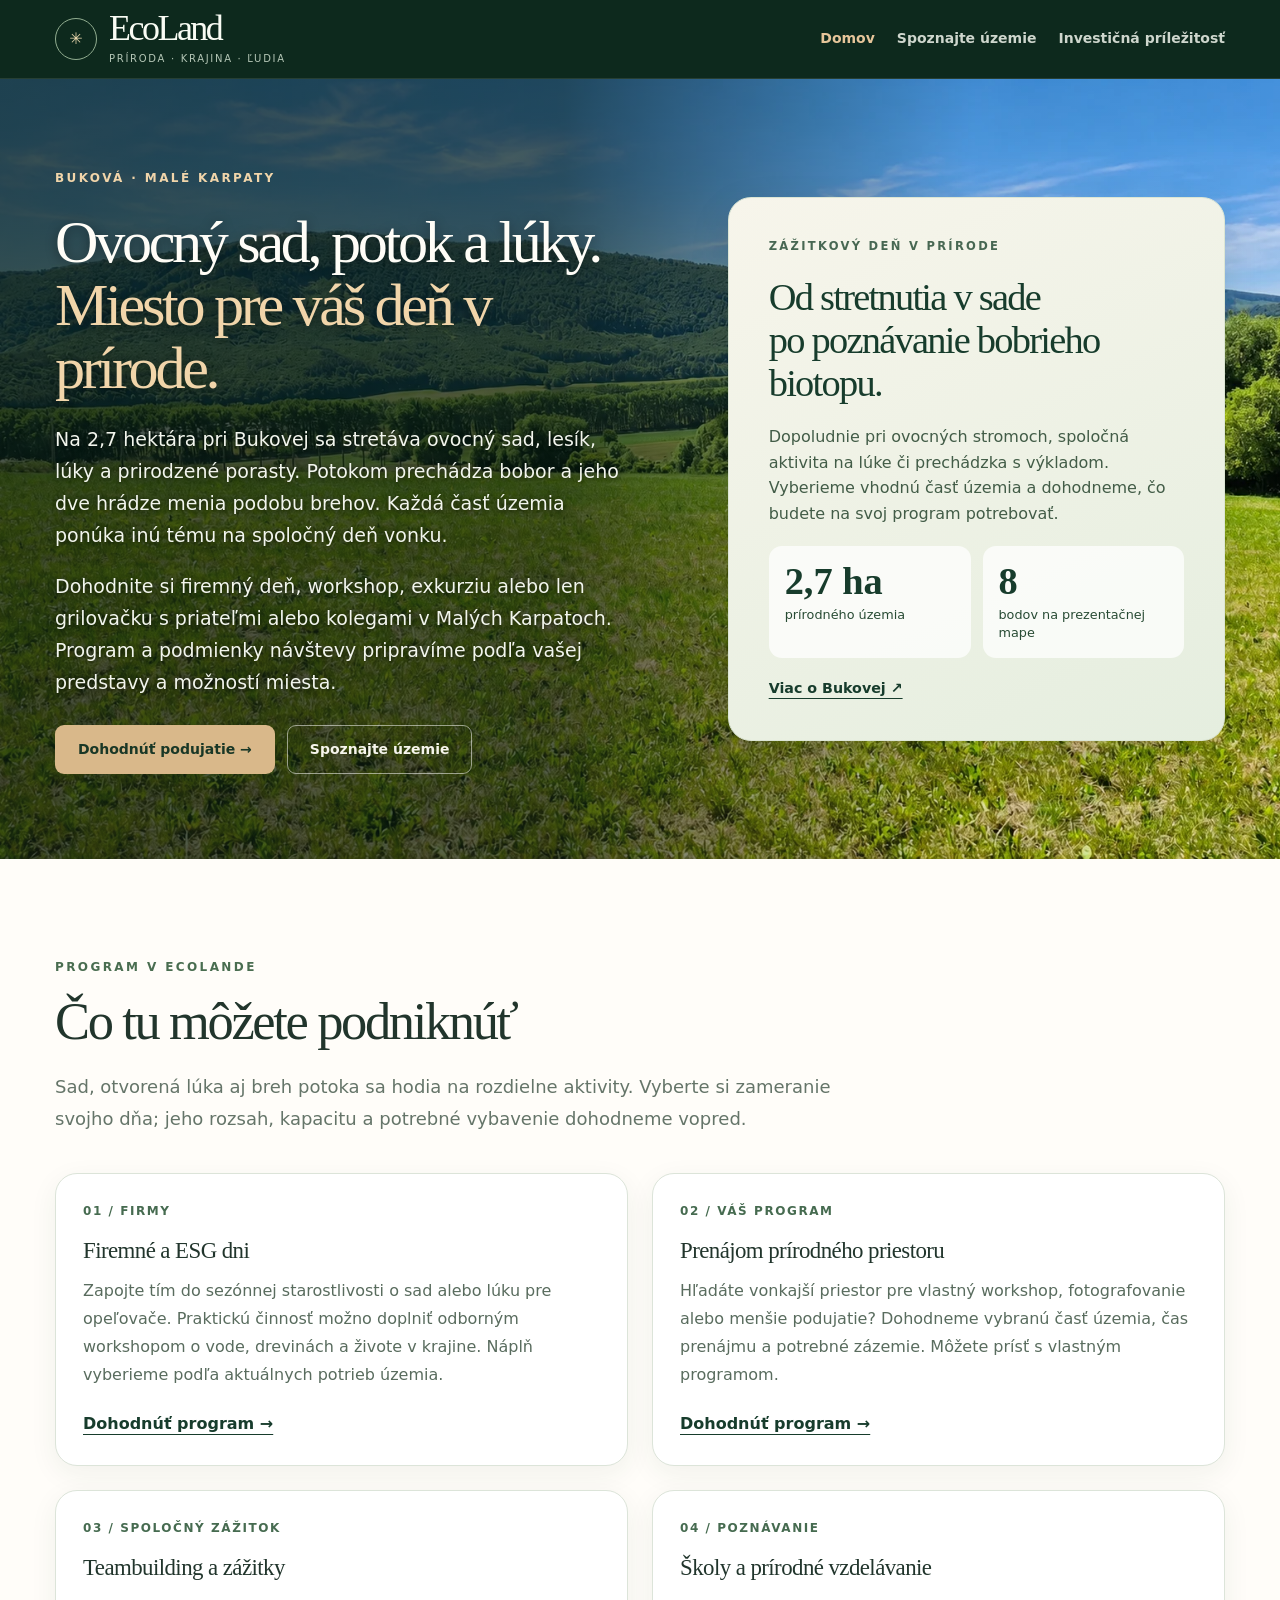
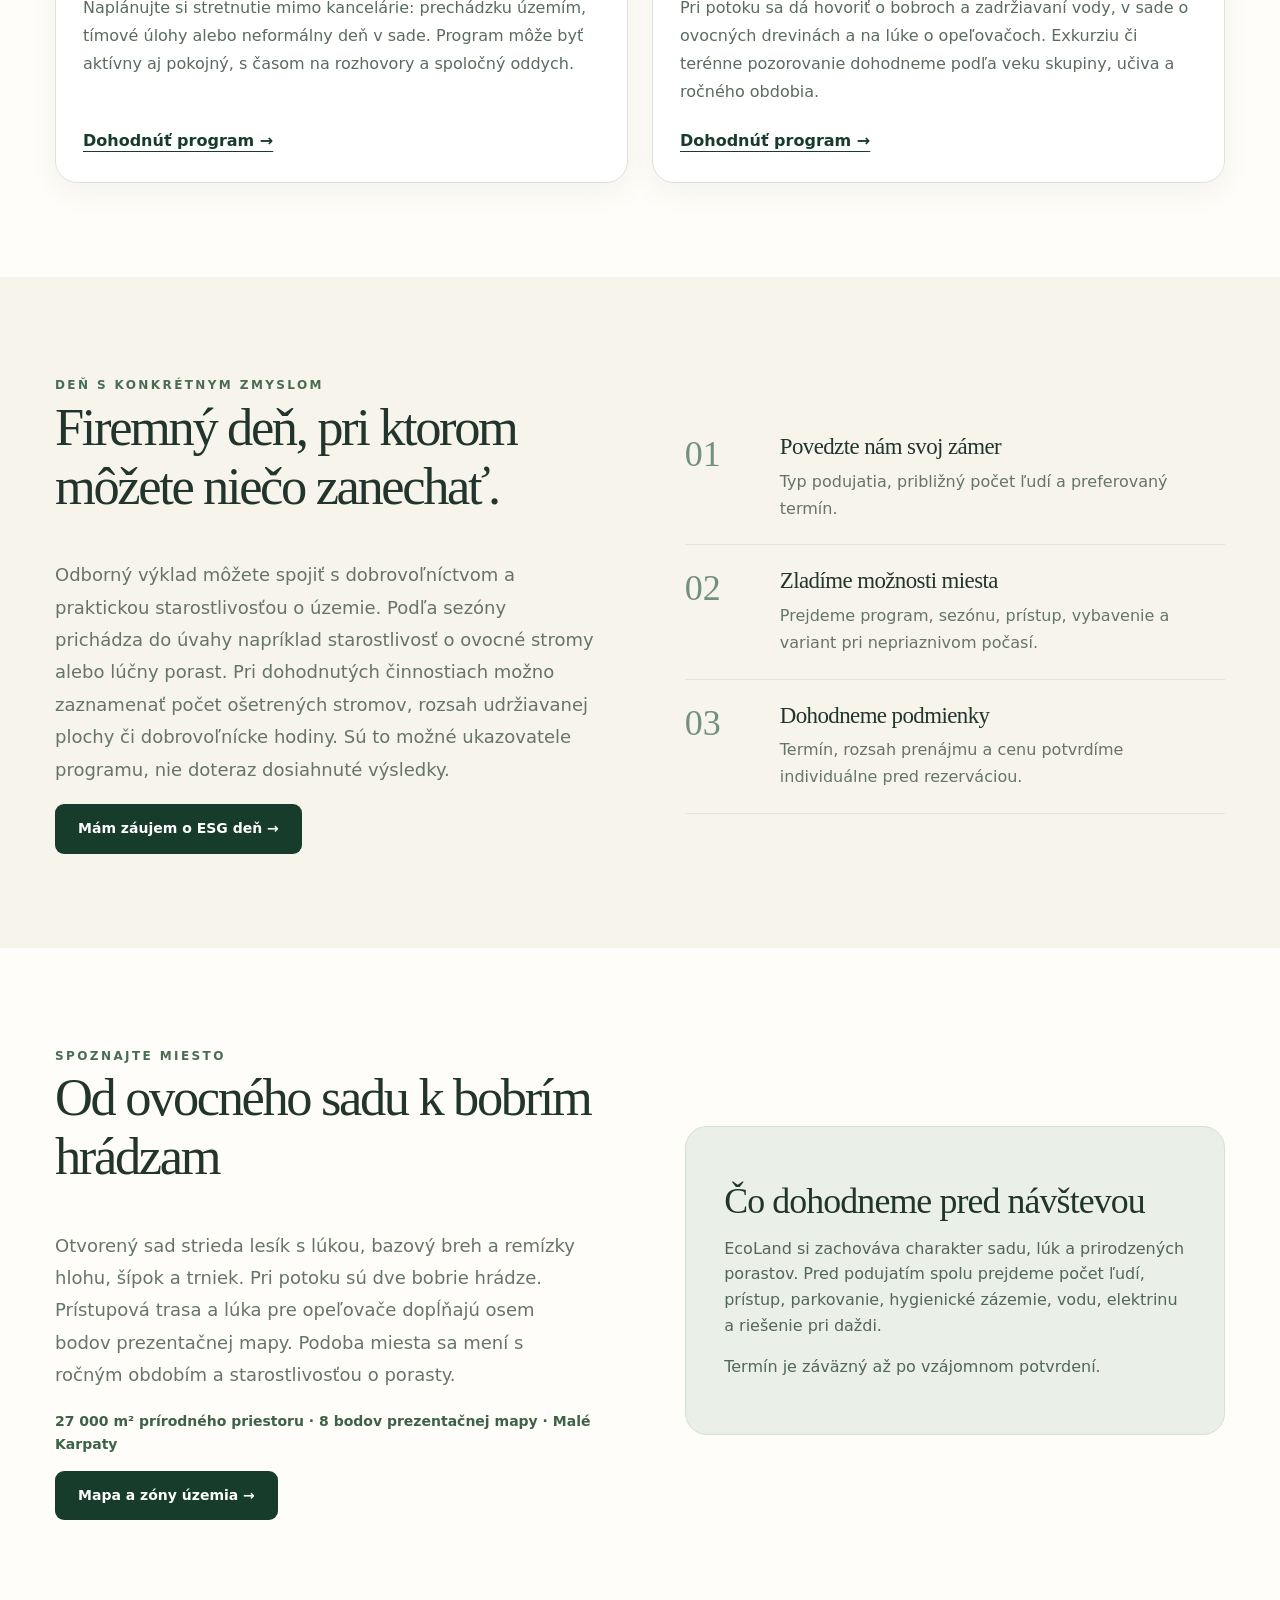
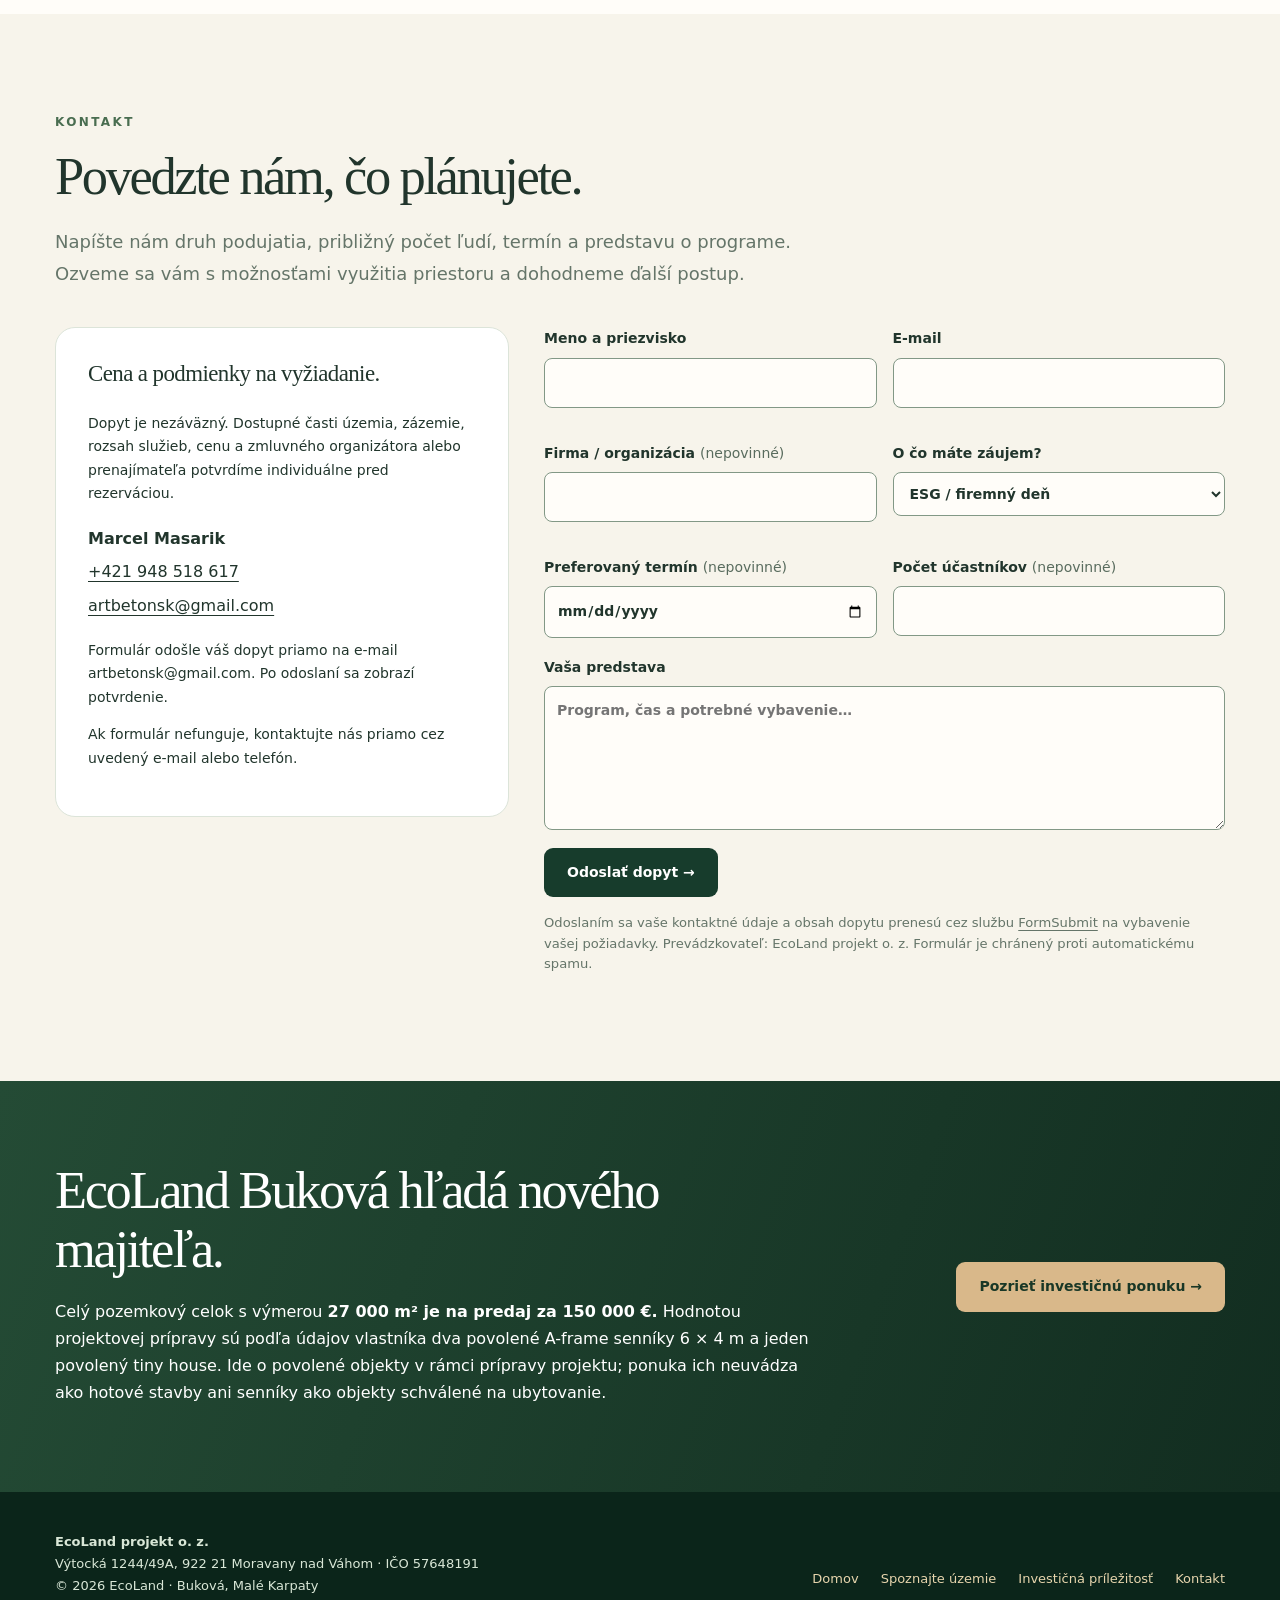
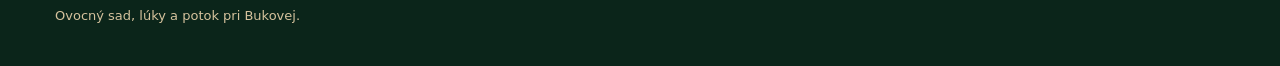
==== index.html @ 3c364f56 "Update hero panel to experiential day and beaver habitat" ====
<!doctype html>
<html lang="sk"><head>
<meta charset="utf-8"><meta name="viewport" content="width=device-width, initial-scale=1">
<meta name="theme-color" content="#173c2c"><title>EcoLand Buková | Eventy, prenájom priestoru a ESG dni</title>
<meta name="description" content="EcoLand Buková: 2,7 ha prírody pre komorné eventy, prenájom priestoru a firemné ESG dni. Spoznajte územie a pošlite nám svoj zámer."><link rel="canonical" href="https://eco-land.sk/index.html">
<meta property="og:locale" content="sk_SK"><meta property="og:type" content="website"><meta property="og:site_name" content="EcoLand Buková">
<meta property="og:title" content="EcoLand Buková | Eventy, prenájom priestoru a ESG dni"><meta property="og:description" content="EcoLand Buková: 2,7 ha prírody pre komorné eventy, prenájom priestoru a firemné ESG dni. Spoznajte územie a pošlite nám svoj zámer."><meta property="og:url" content="https://eco-land.sk/index.html"><meta property="og:image" content="https://eco-land.sk/assets/mapa-ecoland-bukova.webp"><meta property="og:image:alt" content="Prezentačná mapa EcoLand Buková s ôsmimi bodmi">
<link rel="icon" type="image/svg+xml" href="assets/logo.svg"><link rel="stylesheet" href="assets/style.css?v=20261026-4"><script src="assets/contact.js?v=20261026-3" defer></script>
<link rel="stylesheet" href="assets/hero-landscape.css?v=20261026-1">
</head><body><a class="skip" href="#obsah">Preskočiť na obsah</a>
<header class="site-header"><div class="container header-inner"><a class="brand" href="index.html" aria-label="EcoLand – domov"><span class="mark" aria-hidden="true">✳</span><span><strong>EcoLand</strong><small>Príroda · Krajina · Ľudia</small></span></a><nav class="desktop-nav" aria-label="Hlavná navigácia"><a href="index.html" aria-current="page">Domov</a><a href="bukova.html">Spoznajte územie</a><a href="investicia.html">Investičná príležitosť</a></nav><details class="mobile-nav"><summary>☰ Menu</summary><nav aria-label="Mobilná navigácia"><a href="index.html" aria-current="page">Domov</a><a href="bukova.html">Spoznajte územie</a><a href="investicia.html">Investičná príležitosť</a></nav></details></div></header>
<main id="obsah">
<section class="hero hero-landscape"><img class="hero-landscape-photo" src="assets/bukova-krajina-web.webp" alt="" width="1672" height="941" fetchpriority="high" decoding="async"><div class="container hero-inner"><div><span class="hero-tag">Buková · Malé Karpaty</span><h1>Ovocný sad, potok a lúky. <em>Miesto pre váš deň v prírode.</em></h1><p>Na 2,7 hektára pri Bukovej sa stretáva ovocný sad, lesík, lúky a prirodzené porasty. Potokom prechádza bobor a jeho dve hrádze menia podobu brehov. Každá časť územia ponúka inú tému na spoločný deň vonku.</p><p>Dohodnite si firemný deň, workshop, exkurziu alebo len grilovačku s priateľmi alebo kolegami v Malých Karpatoch. Program a podmienky návštevy pripravíme podľa vašej predstavy a možností miesta.</p><div class="buttons"><a class="btn" href="#kontakt">Dohodnúť podujatie →</a><a class="btn btn-outline" href="bukova.html">Spoznajte územie</a></div></div><aside class="eco-panel"><span class="eyebrow">Zážitkový deň v prírode</span><h2>Od stretnutia v sade<br>po poznávanie bobrieho biotopu.</h2><p>Dopoludnie pri ovocných stromoch, spoločná aktivita na lúke či prechádzka s výkladom. Vyberieme vhodnú časť územia a dohodneme, čo budete na svoj program potrebovať.</p><div class="eco-panel-stats"><div><strong>2,7 ha</strong><small>prírodného územia</small></div><div><strong>8</strong><small>bodov na prezentačnej mape</small></div></div><a href="bukova.html">Viac o Bukovej ↗</a></aside></div></section>
<section class="section light"><div class="container"><div class="section-intro"><span class="eyebrow">Program v EcoLande</span><h2>Čo tu môžete podniknúť</h2><p class="lead">Sad, otvorená lúka aj breh potoka sa hodia na rozdielne aktivity. Vyberte si zameranie svojho dňa; jeho rozsah, kapacitu a potrebné vybavenie dohodneme vopred.</p></div><div class="grid2 activities"><article class="card"><span class="num">01 / FIRMY</span><h3>Firemné a ESG dni</h3><p>Zapojte tím do sezónnej starostlivosti o sad alebo lúku pre opeľovače. Praktickú činnosť možno doplniť odborným workshopom o vode, drevinách a živote v krajine. Náplň vyberieme podľa aktuálnych potrieb územia.</p><a class="activity-link" href="index.html?zaujem=esg#kontakt">Dohodnúť program →</a></article><article class="card"><span class="num">02 / VÁŠ PROGRAM</span><h3>Prenájom prírodného priestoru</h3><p>Hľadáte vonkajší priestor pre vlastný workshop, fotografovanie alebo menšie podujatie? Dohodneme vybranú časť územia, čas prenájmu a potrebné zázemie. Môžete prísť s vlastným programom.</p><a class="activity-link" href="index.html?zaujem=prenajom#kontakt">Dohodnúť program →</a></article><article class="card"><span class="num">03 / SPOLOČNÝ ZÁŽITOK</span><h3>Teambuilding a zážitky</h3><p>Naplánujte si stretnutie mimo kancelárie: prechádzku územím, tímové úlohy alebo neformálny deň v sade. Program môže byť aktívny aj pokojný, s časom na rozhovory a spoločný oddych.</p><a class="activity-link" href="index.html?zaujem=tim#kontakt">Dohodnúť program →</a></article><article class="card"><span class="num">04 / POZNÁVANIE</span><h3>Školy a prírodné vzdelávanie</h3><p>Pri potoku sa dá hovoriť o bobroch a zadržiavaní vody, v sade o ovocných drevinách a na lúke o opeľovačoch. Exkurziu či terénne pozorovanie dohodneme podľa veku skupiny, učiva a ročného obdobia.</p><a class="activity-link" href="index.html?zaujem=vzdelavanie#kontakt">Dohodnúť program →</a></article></div></div></section><section class="section "><div class="container"><div class="split"><div><span class="eyebrow">Deň s konkrétnym zmyslom</span><h2>Firemný deň, pri ktorom môžete niečo zanechať.</h2><p class="lead">Odborný výklad môžete spojiť s dobrovoľníctvom a praktickou starostlivosťou o územie. Podľa sezóny prichádza do úvahy napríklad starostlivosť o ovocné stromy alebo lúčny porast. Pri dohodnutých činnostiach možno zaznamenať počet ošetrených stromov, rozsah udržiavanej plochy či dobrovoľnícke hodiny. Sú to možné ukazovatele programu, nie doteraz dosiahnuté výsledky.</p><a class="btn btn-dark" href="index.html?zaujem=esg#kontakt">Mám záujem o ESG deň →</a></div><div><div class="phase"><span class="phase-num">01</span><div><h3>Povedzte nám svoj zámer</h3><p>Typ podujatia, približný počet ľudí a preferovaný termín.</p></div></div><div class="phase"><span class="phase-num">02</span><div><h3>Zladíme možnosti miesta</h3><p>Prejdeme program, sezónu, prístup, vybavenie a variant pri nepriaznivom počasí.</p></div></div><div class="phase"><span class="phase-num">03</span><div><h3>Dohodneme podmienky</h3><p>Termín, rozsah prenájmu a cenu potvrdíme individuálne pred rezerváciou.</p></div></div></div></div></div></section>
<section class="section light"><div class="container"><div class="split"><div><span class="eyebrow">Spoznajte miesto</span><h2>Od ovocného sadu k bobrím hrádzam</h2><p class="lead">Otvorený sad strieda lesík s lúkou, bazový breh a remízky hlohu, šípok a trniek. Pri potoku sú dve bobrie hrádze. Prístupová trasa a lúka pre opeľovače dopĺňajú osem bodov prezentačnej mapy. Podoba miesta sa mení s ročným obdobím a starostlivosťou o porasty.</p><p class="landscape-facts">27 000 m² prírodného priestoru · 8 bodov prezentačnej mapy · Malé Karpaty</p><a class="btn btn-dark" href="bukova.html#mapa">Mapa a zóny územia →</a></div><aside class="map-link-panel"><h3>Čo dohodneme pred návštevou</h3><p>EcoLand si zachováva charakter sadu, lúk a prirodzených porastov. Pred podujatím spolu prejdeme počet ľudí, prístup, parkovanie, hygienické zázemie, vodu, elektrinu a riešenie pri daždi.</p><p>Termín je záväzný až po vzájomnom potvrdení.</p></aside></div></div></section>
<section class="section " id="kontakt"><div class="container"><div class="section-intro"><span class="eyebrow">Kontakt</span><h2>Povedzte nám, čo plánujete.</h2><p class="lead">Napíšte nám druh podujatia, približný počet ľudí, termín a predstavu o programe. Ozveme sa vám s možnosťami využitia priestoru a dohodneme ďalší postup.</p></div><div class="contact-layout"><div class="contact-panel"><h3>Cena a podmienky na vyžiadanie.</h3><p>Dopyt je nezáväzný. Dostupné časti územia, zázemie, rozsah služieb, cenu a zmluvného organizátora alebo prenajímateľa potvrdíme individuálne pred rezerváciou.</p><ul class="contact-list"><li><strong>Marcel Masarik</strong></li><li><a href="tel:+421948518617">+421 948 518 617</a></li><li><a href="mailto:artbetonsk@gmail.com">artbetonsk@gmail.com</a></li></ul><p id="form-help">Formulár odošle váš dopyt priamo na e-mail artbetonsk@gmail.com. Po odoslaní sa zobrazí potvrdenie.</p><p>Ak formulár nefunguje, kontaktujte nás priamo cez uvedený e-mail alebo telefón.</p><noscript><p>Formulár funguje aj bez JavaScriptu. V prípade problémov použite e-mail alebo telefón.</p></noscript></div><form id="contact-form" action="https://formsubmit.co/artbetonsk@gmail.com" method="POST" accept-charset="UTF-8" aria-describedby="form-help"><input type="hidden" name="_subject" value="EcoLand Buková – nový dopyt z webu"><input type="hidden" name="_template" value="table"><input type="hidden" name="_next" id="form-next" value="https://eco-land.sk/dakujeme.html"><input type="hidden" name="_url" id="form-url" value="https://eco-land.sk/"><div class="form-bot-field" aria-hidden="true" style="position:absolute;left:-10000px;top:auto;width:1px;height:1px;overflow:hidden;clip-path:inset(50%);white-space:nowrap;opacity:0;pointer-events:none;"><label>Nechajte prázdne<input type="text" name="_honey" tabindex="-1" autocomplete="off"></label></div><div class="form-grid"><label>Meno a priezvisko<input name="name" autocomplete="name" maxlength="100" required></label><label>E-mail<input type="email" name="email" autocomplete="email" maxlength="150" required></label><label>Firma / organizácia <span>(nepovinné)</span><input name="company" autocomplete="organization" maxlength="150"></label><label>O čo máte záujem?<select name="interest"><option>ESG / firemný deň</option><option>Prenájom priestoru</option><option>Teambuilding a zážitky</option><option>Workshop / vzdelávanie</option><option>Iné podujatie</option><option>Obhliadka a kúpa územia</option><option>Iná spolupráca</option></select></label><label>Preferovaný termín <span>(nepovinné)</span><input name="date" type="date"></label><label>Počet účastníkov <span>(nepovinné)</span><input name="people" type="number" min="1" max="10000" inputmode="numeric"></label></div><label>Vaša predstava<textarea name="message" rows="5" maxlength="2500" required placeholder="Program, čas a potrebné vybavenie…"></textarea></label><button class="btn btn-dark" type="submit">Odoslať dopyt →</button><p class="legal" id="form-privacy">Odoslaním sa vaše kontaktné údaje a obsah dopytu prenesú cez službu <a href="https://formsubmit.co/privacy.pdf" target="_blank" rel="noopener noreferrer">FormSubmit</a> na vybavenie vašej požiadavky. Prevádzkovateľ: EcoLand projekt o. z. Formulár je chránený proti automatickému spamu.</p></form></div></div></section>
<section class="cta"><div class="container cta-inner"><div><h2>EcoLand Buková hľadá nového majiteľa.</h2><p>Celý pozemkový celok s výmerou <strong>27 000 m² je na predaj za 150 000 €.</strong> Hodnotou projektovej prípravy sú podľa údajov vlastníka dva povolené A-frame senníky 6 × 4 m a jeden povolený tiny house. Ide o povolené objekty v rámci prípravy projektu; ponuka ich neuvádza ako hotové stavby ani senníky ako objekty schválené na ubytovanie.</p></div><a class="btn" href="investicia.html">Pozrieť investičnú ponuku →</a></div></section></main>
<footer class="footer"><div class="container footer-inner"><div><strong>EcoLand projekt o. z.</strong><div>Výtocká 1244/49A, 922 21 Moravany nad Váhom · IČO 57648191</div><div>© 2026 EcoLand · Buková, Malé Karpaty</div><div class="brand-thought">Ovocný sad, lúky a potok pri Bukovej.</div></div><nav class="foot-links" aria-label="Navigácia v päte"><a href="index.html" aria-current="page">Domov</a><a href="bukova.html">Spoznajte územie</a><a href="investicia.html">Investičná príležitosť</a><a href="index.html#kontakt">Kontakt</a></nav></div></footer></body></html>
---- assets/style.css ----
:root{--pine:#173c2c;--deep:#0d291d;--green:#2b5942;--fern:#698d74;--ivory:#f7f4eb;--paper:#fffdf9;--sand:#e9e6d8;--gold:#b99259;--ink:#21352c;--muted:#657569;--line:#dce4d9;--r:22px}
*{box-sizing:border-box}html{scroll-behavior:smooth}body{margin:0;background:var(--ivory);color:var(--ink);font:16px/1.68 system-ui,-apple-system,'Segoe UI',sans-serif}img{max-width:100%;display:block}a{color:inherit}a:focus-visible,summary:focus-visible{outline:3px solid var(--gold);outline-offset:4px}h1,h2,h3,p{margin-top:0}h1,h2,h3,.serif{font-family:Georgia,'Times New Roman',serif;font-weight:500}h1{font-size:clamp(3rem,6vw,6.2rem);line-height:1.05;letter-spacing:-.055em}h2{font-size:clamp(2.3rem,4.1vw,4.15rem);line-height:1.12;letter-spacing:-.045em}h3{font-size:1.43rem;line-height:1.24;letter-spacing:-.025em}.container{width:min(1170px,calc(100% - 48px));margin-inline:auto}.skip{position:absolute;top:-200px;background:var(--pine);color:white;padding:12px;z-index:99}.skip:focus{top:0}
.site-header{background:var(--deep);color:#f9fcf4;border-bottom:1px solid #ffffff1a;position:sticky;top:0;z-index:40;backdrop-filter:blur(16px)}.header-inner{min-height:78px;display:flex;align-items:center;justify-content:space-between;gap:24px}.brand{display:flex;align-items:center;gap:12px;text-decoration:none}.mark{border:1px solid #91ad90;border-radius:50%;display:grid;place-items:center;height:42px;width:42px;color:#e8d6ac}.brand strong{font:36px/1 Georgia,serif;letter-spacing:-.07em}.brand small{display:block;font-size:10px;color:#b4c6b6;text-transform:uppercase;letter-spacing:.17em;margin-top:2px}.desktop-nav{display:flex;align-items:center;gap:26px}.desktop-nav a{font-size:13px;text-decoration:none;font-weight:650;opacity:.82}.desktop-nav a:hover,.desktop-nav a[aria-current='page']{opacity:1;color:#e6c59a}.desktop-nav .highlight{border:1px solid #c6ad7b;border-radius:99px;padding:10px 17px;opacity:1}.mobile-nav{display:none;position:relative}.mobile-nav summary{list-style:none;cursor:pointer;border:1px solid #ffffff60;border-radius:9px;padding:10px 13px;font-size:14px}.mobile-nav summary::-webkit-details-marker{display:none}.mobile-nav nav{position:absolute;right:0;top:55px;min-width:232px;background:#183c2c;border:1px solid #41614b;border-radius:15px;display:flex;flex-direction:column;padding:12px;box-shadow:0 22px 45px #0a251a50}.mobile-nav nav a{padding:12px 13px;text-decoration:none;border-radius:8px}.mobile-nav nav a:hover{background:#ffffff15}
.hero{background:radial-gradient(ellipse 55% 80% at 105% 10%,#547b5b99,transparent 70%),radial-gradient(ellipse 48% 55% at -9% 99%,#8f9e6366,transparent 74%),linear-gradient(135deg,#173e2c 0%,#0e291e 84%);color:#f6f5ec;position:relative;overflow:hidden}.hero:before{content:'';position:absolute;inset:0;background:repeating-radial-gradient(ellipse 70% 70% at 90% 90%,transparent 0,transparent 69px,#ffffff11 70px,#ffffff11 71px);opacity:.35;pointer-events:none}.hero-inner{display:grid;grid-template-columns:1.08fr .92fr;align-items:center;gap:min(7vw,90px);min-height:630px;padding-block:85px;position:relative}.hero-compact .hero-inner{min-height:410px;padding-block:68px}.hero-tag,.eyebrow{color:#c5a779;letter-spacing:.2em;font-size:12px;font-weight:800;text-transform:uppercase}.hero h1{margin:19px 0 25px}.hero h1 em{font-style:normal;color:#dcc59b}.hero p{max-width:600px;color:#d7e1d5;font-size:clamp(16px,1.5vw,19px)}.hero-art{position:relative}.hero-art img{width:100%;max-height:545px;object-fit:cover;object-position:center;border-radius:220px 220px 12px 12px;border:7px solid #ffffff13;box-shadow:0 28px 90px #061b13aa}.hero-art .artnote{position:absolute;bottom:23px;left:23px;right:23px;background:#fcf9f0e8;color:#28402e;padding:10px 12px;font-size:12px;border-radius:10px;text-align:center}.hero-art .artleaf{position:absolute;top:10px;right:12px;background:#e6dbc4;color:#37543c;padding:13px;border-radius:50%;box-shadow:0 4px 16px #0003}.hero-stats{display:flex;gap:27px;align-items:baseline;flex-wrap:wrap;margin:30px 0}.hero-stats span{display:flex;flex-direction:column}.hero-stats strong{font-size:clamp(23px,2.7vw,35px);font-weight:600;font-family:Georgia,serif;color:#fff}.hero-stats small{font-size:11px;color:#c5d5c8;text-transform:uppercase;letter-spacing:.1em}.buttons{display:flex;gap:12px;flex-wrap:wrap;margin-top:26px}.btn{display:inline-flex;text-decoration:none;min-height:49px;padding:12px 22px;border-radius:9px;align-items:center;justify-content:center;gap:9px;font-size:14px;font-weight:800;background:#d9b88a;color:#193726;border:1px solid transparent;transition:transform .2s,background .2s}.btn:hover{background:#efd6b2;transform:translateY(-2px)}.btn-outline{background:transparent;color:inherit;border:1px solid #ffffff85}.btn-outline:hover{background:#ffffff19}.btn-dark{background:var(--pine);color:white}.btn-dark:hover{background:#30684d}.btn-soft{border:1px solid #bdcbbd;background:transparent;color:var(--pine)}
.section{padding-block:94px}.section-sm{padding-block:62px}.section-intro{max-width:810px;margin-bottom:37px}.section-intro h2{margin:12px 0 20px}.lead{font-size:18px;line-height:1.8;color:var(--muted)}.light{background:var(--paper)}.dark{background:var(--deep);color:#f3f4eb}.dark .lead,.dark p{color:#d5ded2}.eyebrow{color:#728e73}.dark .eyebrow{color:#d1ba8e}.muted{color:var(--muted)}.grid3{display:grid;grid-template-columns:repeat(3,minmax(0,1fr));gap:20px}.grid2{display:grid;grid-template-columns:repeat(2,minmax(0,1fr));gap:24px}.grid4{display:grid;grid-template-columns:repeat(4,minmax(0,1fr));gap:17px}.card{background:#fff;border:1px solid var(--line);padding:27px;border-radius:var(--r);box-shadow:0 8px 28px #1a3c2310}.card h3{margin:16px 0 12px}.card p{color:#596c5e;margin:0}.num{display:inline-block;color:#688571;letter-spacing:.13em;font-weight:800;font-size:12px}.feature-card{background:#fff;border:1px solid #e0e6db;border-radius:18px;overflow:hidden}.feature-card .inner{padding:27px}.feature-card .topline{height:8px;background:linear-gradient(90deg,#b6b489,#527a59)}.symbol{height:54px;width:54px;border-radius:16px;display:grid;place-items:center;background:#eaf0e6;font-size:25px;color:#386347}.split{display:grid;grid-template-columns:1fr 1fr;align-items:center;gap:clamp(30px,7vw,110px)}.image-frame{border-radius:22px;overflow:hidden;background:#e8eee5;border:1px solid #d9e3d8}.image-frame img{width:100%;height:auto}.caption{font-size:12px;color:#768374;margin-top:11px}.pill{display:inline-flex;align-items:center;border:1px solid #b3c8b5;border-radius:99px;padding:6px 12px;color:#4a7051;font-size:12px;font-weight:800}.stats-line{display:flex;align-items:center;gap:45px;flex-wrap:wrap;margin:20px 0}.stats-line strong{display:block;font:38px/1.2 Georgia,serif;color:var(--pine)}.stats-line small{display:block;color:var(--muted)}.center{text-align:center}.center .section-intro{margin-inline:auto}.area-list{display:grid;grid-template-columns:1fr 1fr;gap:0 30px;margin:25px 0;padding:0;list-style:none}.area-list li{padding:13px 0;border-bottom:1px solid #dbe6dc}.area-list strong{display:block}.box-note{padding:20px 23px;border-left:4px solid #c2a67e;background:#f3f0e6;border-radius:0 12px 12px 0;color:#4a5e4d;margin:25px 0}.dark .box-note{background:#ffffff10;color:#e1ebde}.mini-kicker{font-weight:800;letter-spacing:.11em;font-size:12px;color:#6e8a78}.cta{padding:70px 0;background:linear-gradient(110deg,#244b35,#122d20);color:#fff}.cta-inner{display:flex;justify-content:space-between;align-items:center;gap:35px}.cta h2{max-width:730px;margin:10px 0 0}.cta .btn{white-space:nowrap}.cols{columns:2;column-gap:38px}.cols p{break-inside:avoid;margin:0 0 18px}.phase{display:grid;grid-template-columns:80px 1fr;gap:15px;padding:22px 0;border-bottom:1px solid #dfe6da}.phase .phase-num{font:36px Georgia,serif;color:#72917b}.phase h3{margin-bottom:7px}.phase p{margin:0;color:var(--muted)}.faq details{padding:19px 0;border-bottom:1px solid #d7dfd3}.faq summary{cursor:pointer;font-weight:750}.faq p{color:var(--muted);margin:14px 0 0}.contact-list{list-style:none;padding:0;line-height:2.1}.contact-list a{text-decoration:underline;text-underline-offset:4px}.footer{background:#0b251a;color:#d9e7d7;padding:39px 0;font-size:13px}.footer-inner{display:flex;justify-content:space-between;gap:20px;align-items:center}.footer a{color:#e7d5ad;text-decoration:none}.foot-links{display:flex;gap:22px;flex-wrap:wrap}.site-map{margin:20px 0;border-radius:19px;overflow:hidden;background:#eef1e6}.site-map img{max-width:100%;width:100%;height:auto}.no-grant{margin-top:12px}.contact-panel{padding:32px;border:1px solid var(--line);background:white;border-radius:20px}.cover-card{padding:22px;border-radius:22px;background:#e9eddf}.cover-card img{border-radius:13px}.tag-row{display:flex;gap:10px;flex-wrap:wrap;margin-top:24px}.tag-row span{border-radius:100px;background:#dce8db;padding:7px 13px;font-size:12px;color:#356143;font-weight:700}.legal{font-size:13px;color:#758277;line-height:1.7}.site-banner{font-weight:800;font-size:12px;background:#e7e0c9;padding:8px 12px;text-align:center;color:#36513c}
@media(max-width:980px){.hero-inner{gap:28px}.grid4{grid-template-columns:repeat(2,minmax(0,1fr))}.split{gap:38px}}
@media(max-width:760px){.desktop-nav{display:none}.mobile-nav{display:block}.header-inner{min-height:67px}.brand strong{font-size:31px}.brand small{font-size:8px}.hero-inner{grid-template-columns:1fr;min-height:auto;gap:25px;padding-block:55px}.hero-compact .hero-inner{padding-block:48px;min-height:auto}.hero h1{font-size:clamp(39px,10vw,61px)}.hero-art{max-width:540px;width:100%;margin:0 auto}.hero-art img{max-height:410px;object-fit:cover}.section{padding-block:65px}.section-sm{padding-block:46px}.grid3,.grid2,.split{grid-template-columns:1fr}.grid4{grid-template-columns:repeat(2,minmax(0,1fr))}.section-intro{margin-bottom:26px}.cta-inner{flex-direction:column;align-items:flex-start}.cols{columns:1}.footer-inner{flex-direction:column;align-items:flex-start}.area-list{grid-template-columns:1fr}.stats-line{gap:20px}.hero-stats{gap:20px}}
@media(max-width:420px){.container{width:calc(100% - 32px)}.hero-stats{gap:12px}.hero-stats strong{font-size:24px}.hero-stats small{font-size:9px}.grid4{grid-template-columns:1fr}.card,.feature-card .inner{padding:22px}.hero-art img{max-height:345px}.btn{width:100%}.buttons{width:100%}.footer{padding:30px 0}}
@media(prefers-reduced-motion:reduce){*,*:before,*:after{scroll-behavior:auto!important;transition:none!important}}

/* EcoLand – jednotná prezentačná mapa na Bukovej a responzívne tematické panely */
.eco-panel{background:linear-gradient(155deg,#f7f5eb,#e5eedf);color:#173c2c;border-radius:23px;border:1px solid #dce6d4;padding:clamp(1.4rem,3.1vw,3rem);box-shadow:0 15px 40px rgba(5,28,13,.12);display:flex;flex-direction:column;gap:1.2rem;min-width:0}.eco-panel h2{font-size:clamp(1.9rem,3.3vw,2.95rem);line-height:1.12;margin:0}.eco-panel p{font-size:1rem;line-height:1.6;color:#516655;margin:0}.eco-panel .eyebrow{color:#476752;font-size:.72rem}.eco-panel-stats{display:grid;grid-template-columns:1fr 1fr;gap:.75rem}.eco-panel-stats>div{background:#ffffffbd;border-radius:13px;padding:1rem;display:flex;flex-direction:column;gap:.35rem}.eco-panel-stats strong{font-family:Georgia,serif;font-size:2.4rem;line-height:1}.eco-panel-stats small{font-size:.8rem;line-height:1.4}.eco-panel>a{font-size:.89rem;font-weight:700;text-underline-offset:5px}.map-link-panel{background:#eaf0e7;border:1px solid #d4e0d0;border-radius:22px;padding:clamp(1.5rem,3vw,3rem);display:flex;flex-direction:column;justify-content:center;min-height:290px;min-width:0}.map-link-panel h3{font-size:clamp(1.9rem,2.8vw,2.5rem);margin:.8rem 0}.map-link-panel p{line-height:1.6;color:#526755}.map-link-panel .btn{align-self:flex-start}.hero-inner>*{min-width:0}#mapa .image-frame{max-width:700px;margin:0 auto}#mapa .image-frame img{height:auto;width:100%;object-fit:contain}@media(max-width:700px){.eco-panel{padding:1.4rem}.eco-panel h2{font-size:2rem}.eco-panel-stats{gap:.6rem}.eco-panel-stats>div{padding:.75rem}.map-link-panel{padding:1.4rem;min-height:unset}}
/* Rozloženie troch stránok a dopytový formulár */
.page-intro{padding-block:72px;position:relative;max-width:1170px}.page-intro h1{margin:18px 0 24px}.page-intro p{max-width:700px}.desktop-nav{gap:22px}.desktop-nav a{font-size:14px}.contact-layout{display:grid;grid-template-columns:.8fr 1.2fr;gap:35px;align-items:start}.form-grid{display:grid;grid-template-columns:1fr 1fr;gap:16px}form label{display:block;font-weight:650;font-size:14px;margin-bottom:18px}form label span{font-weight:400;color:#596c5e}input,select,textarea{display:block;width:100%;padding:12px;border:1px solid #829886;border-radius:8px;background:var(--paper);color:var(--ink);font:inherit;margin-top:7px;min-width:0}textarea{resize:vertical}input:focus-visible,select:focus-visible,textarea:focus-visible,button:focus-visible{outline:3px solid var(--gold);outline-offset:3px}button{font:inherit;cursor:pointer}#form-status{font-size:14px;margin-top:16px}#email-preview{padding:20px;background:#eaf0e7;border-radius:16px}#email-preview[hidden]{display:none}.territory-map{margin:0 auto;max-width:790px}.territory-map img{width:100%;height:auto;border-radius:18px;border:1px solid var(--line)}figcaption{font-size:13px;color:#596c5e;margin-top:12px}.zone-links{display:flex;flex-wrap:wrap;gap:10px;margin-top:30px}.zone-links a{padding:8px 14px;border:1px solid #b3c8b5;border-radius:30px;text-decoration:none;font-size:14px}.zone-links a:hover{background:#eaf0e7}.zone-number{display:grid;place-items:center;width:42px;height:42px;background:var(--pine);color:#fff;border-radius:50%;font:24px Georgia,serif}.zones .card{scroll-margin-top:100px}.section[id]{scroll-margin-top:75px}.foot-links{max-width:510px}.contact-panel p{font-size:14px}.hero-tag{color:#d9bd91}.eyebrow{color:#496d50}.num{color:#466b50}.dark .eyebrow{color:#d1ba8e}.caption,.legal{color:#566c5b}.hero .eco-panel p{color:#425c47}a,button{touch-action:manipulation}.mobile-nav nav a[aria-current='page']{color:#e6c59a;text-decoration:underline;text-underline-offset:5px}
@media(max-width:900px){.desktop-nav{gap:15px}.desktop-nav a{font-size:12px}.contact-layout{gap:24px}.hero-inner{gap:28px}}
@media(max-width:760px){.contact-layout,.form-grid{grid-template-columns:1fr}.form-grid{gap:0}.page-intro{padding-block:50px}.page-intro h1{font-size:clamp(39px,10vw,61px)}.hero-stats{gap:25px}.contact-panel{padding:24px}.foot-links{gap:14px}.zone-links a{width:100%;border-radius:8px}.cta h2{overflow-wrap:anywhere}}
@media(prefers-reduced-motion:reduce){.btn:hover{transform:none}}
/* Doplnenia podľa obsahovej koncepcie */
.activities .card{display:flex;flex-direction:column}.activity-link{display:inline-block;margin-top:22px;color:var(--pine);font-weight:750;text-underline-offset:5px;align-self:flex-start}.activities .card p{flex:1}.landscape-facts{font-size:14px;font-weight:700;color:#3d6246}.zones .card .zone-detail{color:#446b4d;font-size:14px;font-weight:750;margin-bottom:12px}.area-note{padding-top:0;padding-bottom:35px}.potential-note{margin-top:25px}.brand-thought{color:#d5c29d;margin-top:8px}.hero .hero-inner h1{font-size:clamp(2.8rem,5.2vw,5.3rem)}
@media(max-width:760px){.hero .hero-inner h1{font-size:clamp(38px,9.5vw,61px)}.hero .hero-stats{gap:20px}.activities{grid-template-columns:1fr}.mobile-nav summary{white-space:nowrap}}

.form-bot-field{position:absolute;left:-99999px;top:auto;width:1px;height:1px;overflow:hidden}#contact-form .legal{margin-top:1rem;font-size:.82rem;line-height:1.55;color:var(--muted)}#contact-form .legal a{text-decoration:underline;text-underline-offset:3px}

/* Neviditeľné antispamové pole pre formulár – bez viditeľného štvorca. */
#contact-form .form-bot-field{position:absolute!important;left:-10000px!important;top:auto!important;width:1px!important;height:1px!important;margin:0!important;padding:0!important;overflow:hidden!important;clip:rect(0,0,0,0)!important;clip-path:inset(50%)!important;white-space:nowrap!important;opacity:0!important;pointer-events:none!important}

/* Čitateľnosť dlhších textov a prístupné ovládanie. */
.card p{line-height:1.75}.card p:last-child{margin-bottom:0}.hero .hero-inner h1{font-size:clamp(2.6rem,4.7vw,4.8rem)}.hero .eco-panel h2{font-size:clamp(1.9rem,3vw,2.7rem)}.cta p{max-width:760px;margin-top:20px}.page-intro p{max-width:760px}.page-intro h1{max-width:1000px}.hero .eyebrow{color:#d9bd91}.hero .eco-panel .eyebrow{color:#476752}.zone-links a:focus-visible{outline-offset:3px}.hero .eco-panel-stats small{color:#284b34}
@media(max-width:760px){.hero .hero-inner h1{font-size:clamp(38px,9.5vw,61px)}.hero-stats span{min-width:0}.cta .btn{white-space:normal;text-align:center}.card h3{overflow-wrap:break-word}}
---- assets/hero-landscape.css ----
/* Homepage photograph; territory map and shared page styles remain unchanged. */
.hero-landscape{background:#0d291d;isolation:isolate}
.hero-landscape-photo{position:absolute;inset:0;width:100%;height:100%;max-width:none;object-fit:cover;object-position:50% 42%;z-index:-2}
.hero-landscape:before{background:linear-gradient(90deg,rgba(6,24,15,.72) 0%,rgba(6,24,15,.66) 44%,rgba(6,24,15,.12) 76%,rgba(6,24,15,.06));opacity:1;z-index:-1}
.hero-landscape h1{text-shadow:0 2px 12px rgba(0,0,0,.38);color:#fffdf7}.hero-landscape h1 em{color:#f1d5aa}
.hero-landscape .hero-inner>div>p{text-shadow:0 1px 5px rgba(0,0,0,.6);color:#f2f5ed}
.hero-landscape .hero-tag{color:#f1d5aa}
@media(max-width:760px){
.hero-landscape-photo{height:600px;object-position:50% 25%}
.hero-landscape:before{background:linear-gradient(180deg,rgba(6,24,15,.60) 0,rgba(6,24,15,.66) 360px,#0d291d 600px)}
}
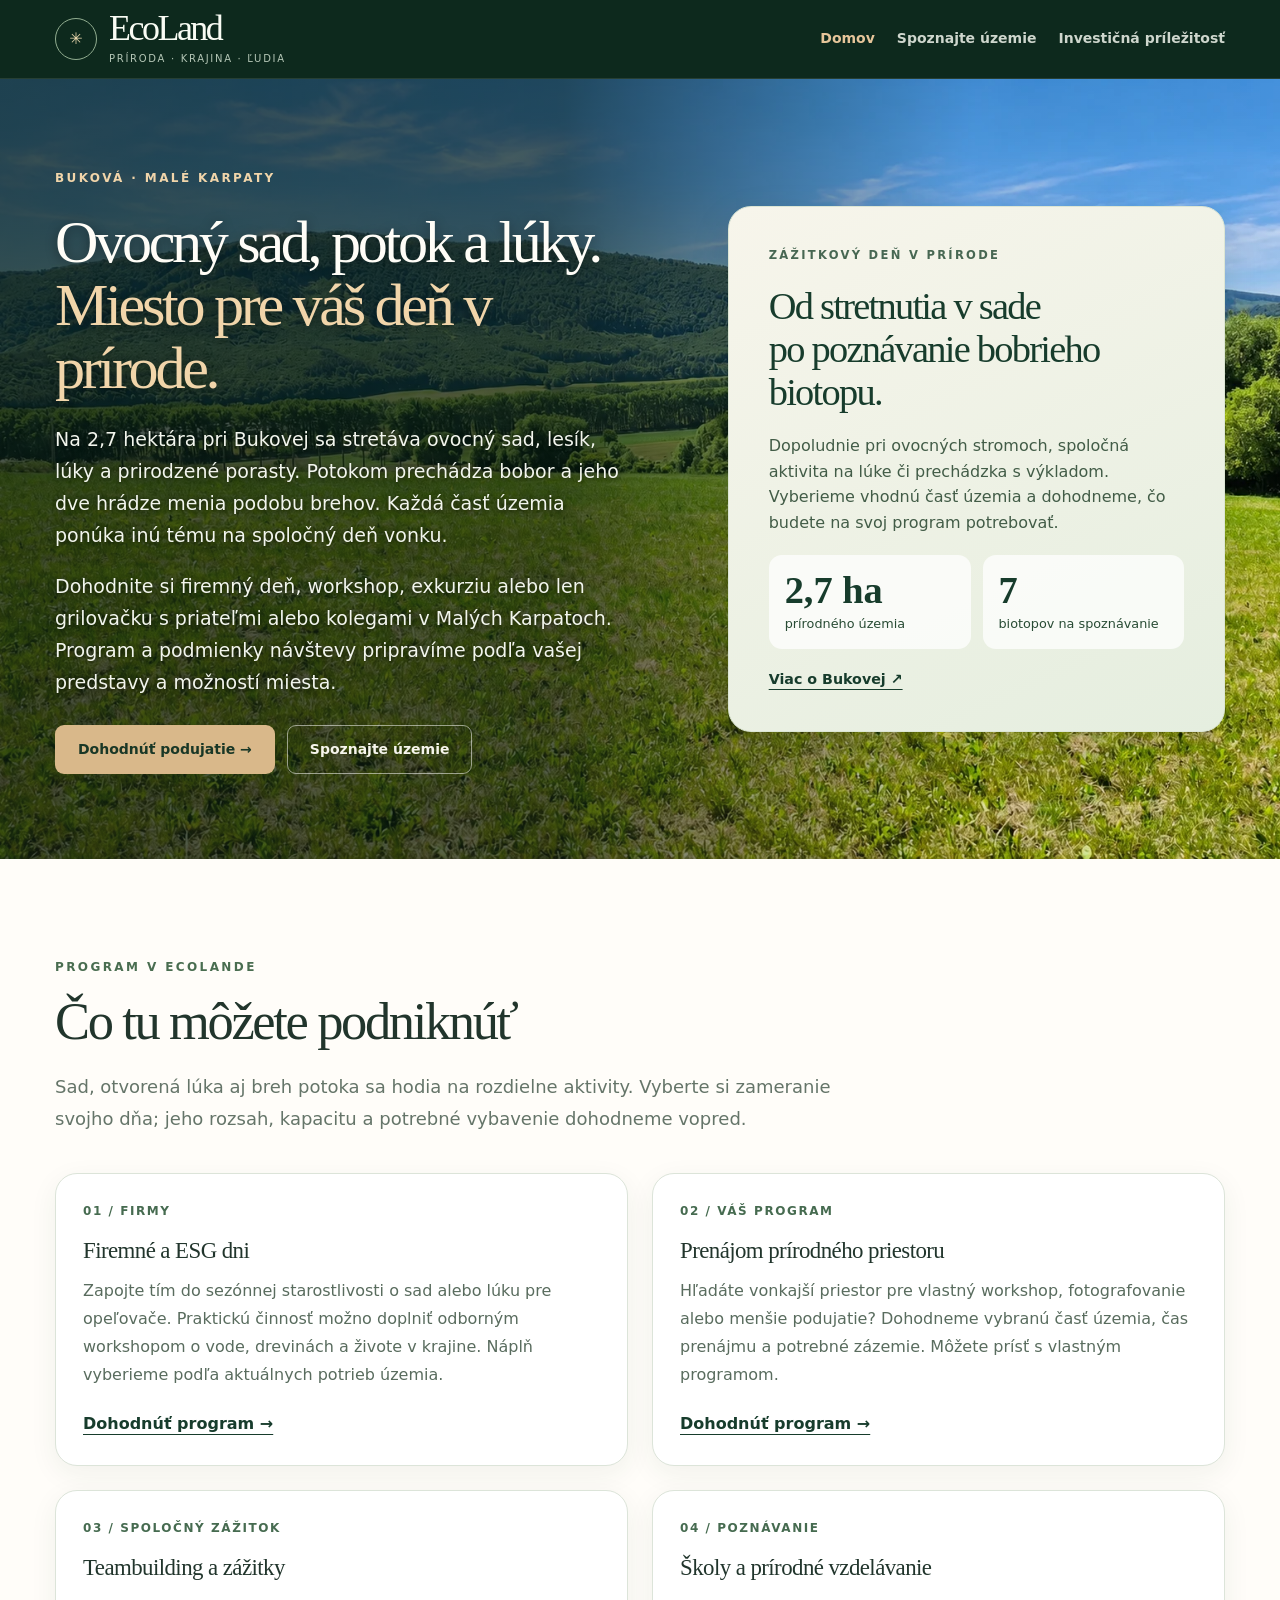
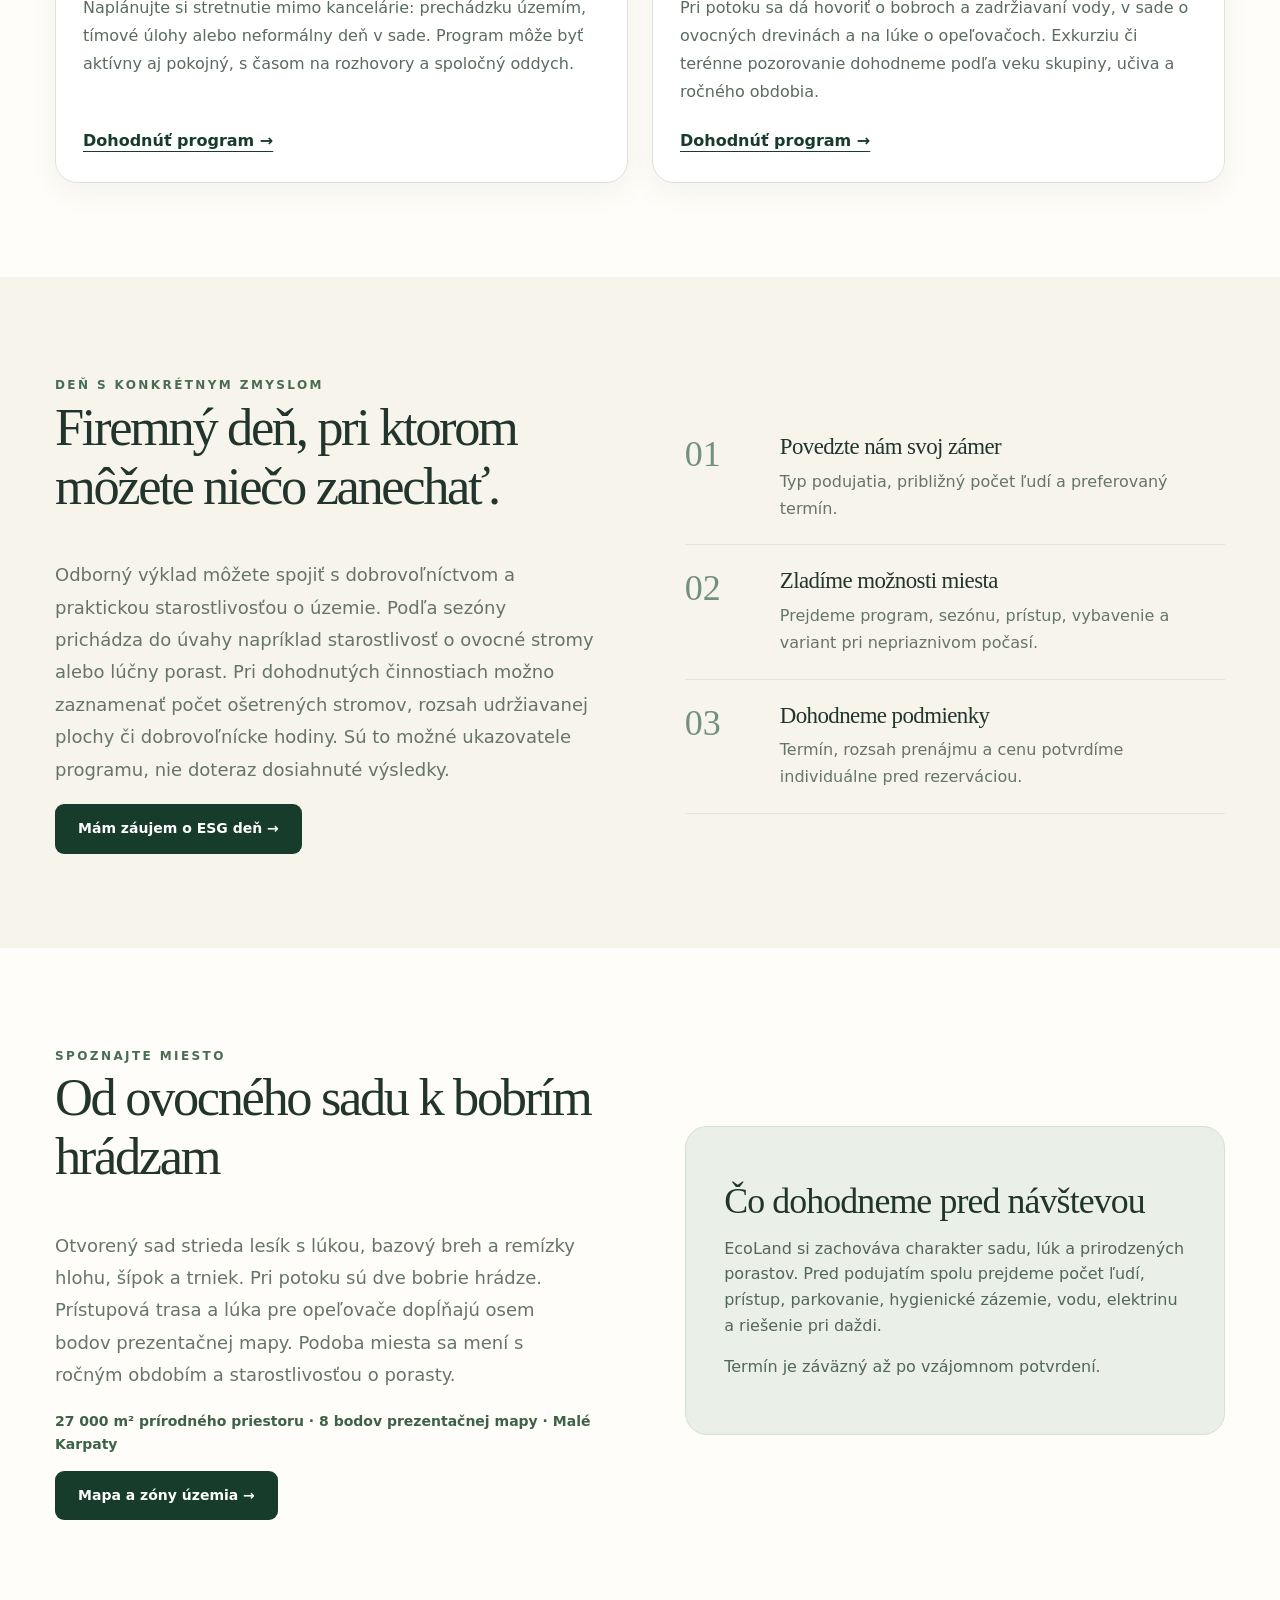
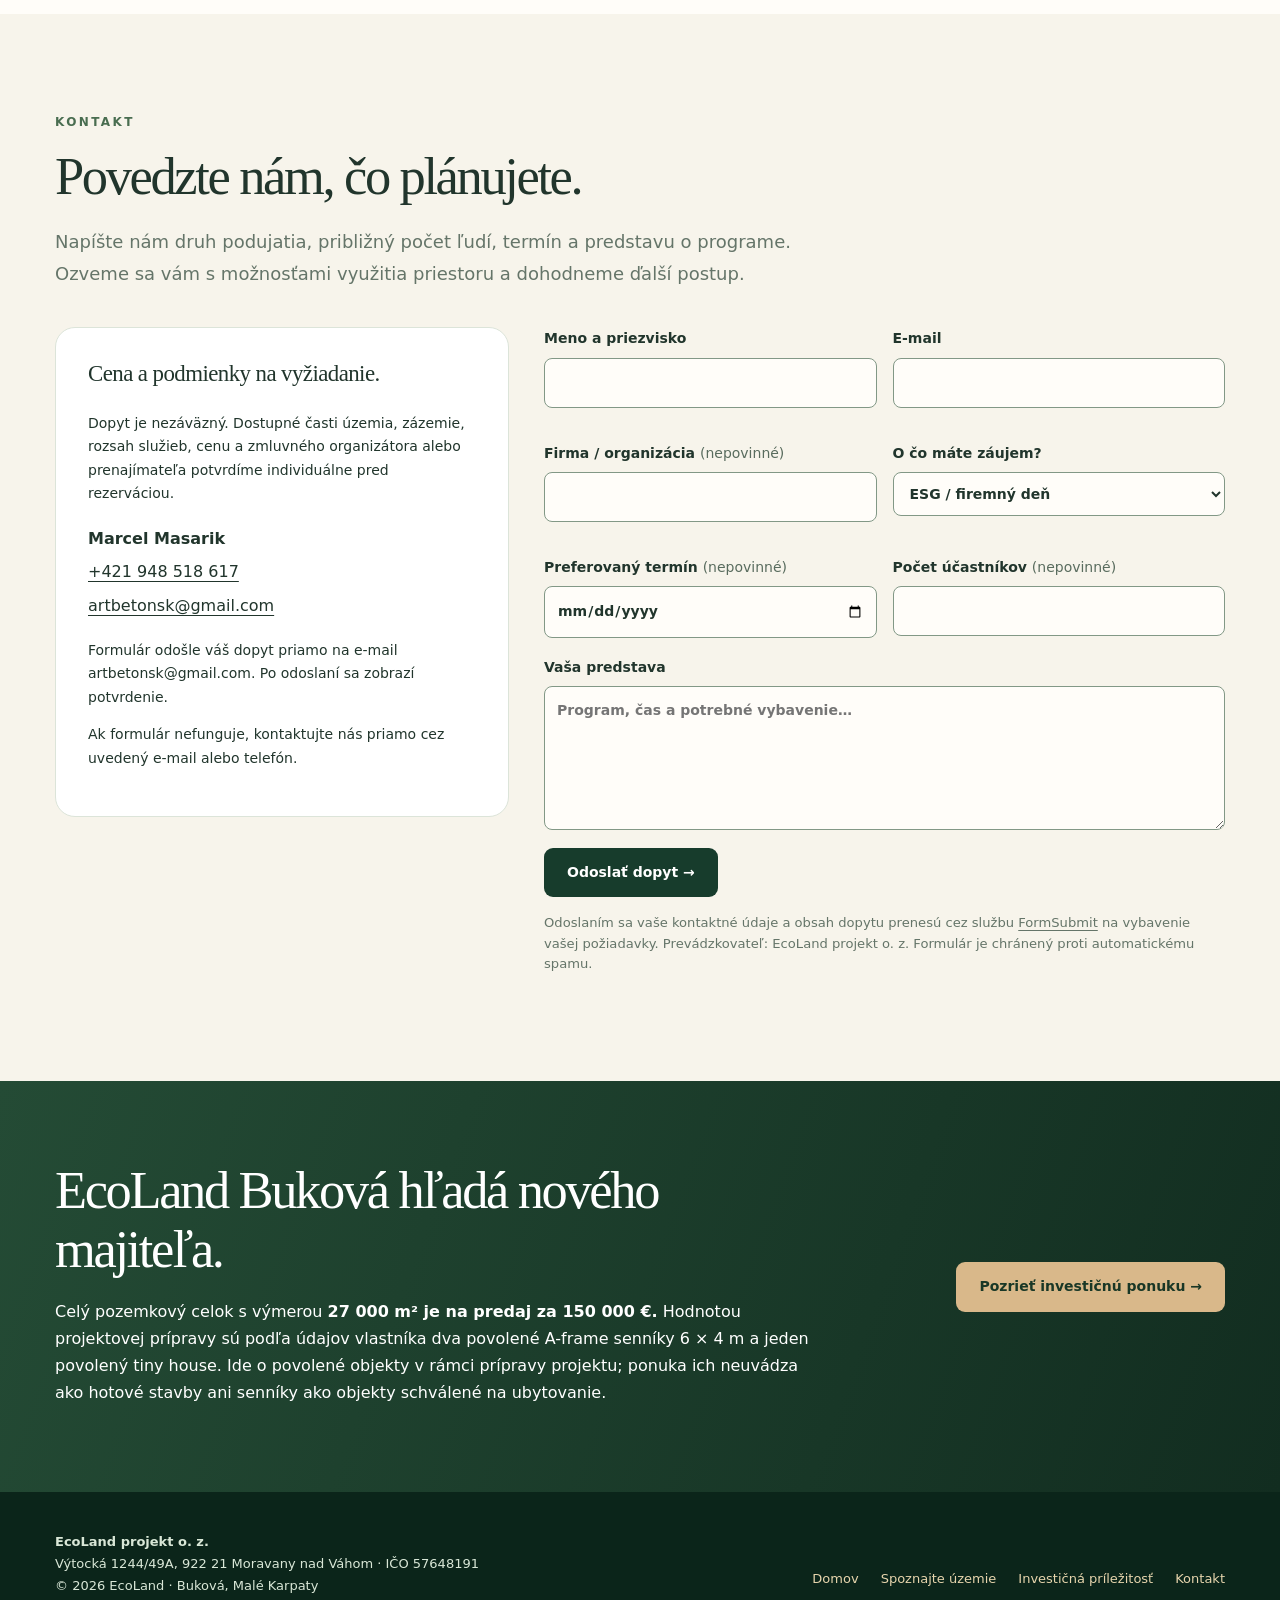
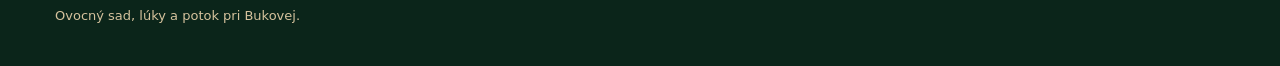
==== commit 61e13804: "Update homepage experience panel to seven habitats to explore" ====
--- a/index.html
+++ b/index.html
@@ -10,7 +10,7 @@
 </head><body><a class="skip" href="#obsah">Preskočiť na obsah</a>
 <header class="site-header"><div class="container header-inner"><a class="brand" href="index.html" aria-label="EcoLand – domov"><span class="mark" aria-hidden="true">✳</span><span><strong>EcoLand</strong><small>Príroda · Krajina · Ľudia</small></span></a><nav class="desktop-nav" aria-label="Hlavná navigácia"><a href="index.html" aria-current="page">Domov</a><a href="bukova.html">Spoznajte územie</a><a href="investicia.html">Investičná príležitosť</a></nav><details class="mobile-nav"><summary>☰ Menu</summary><nav aria-label="Mobilná navigácia"><a href="index.html" aria-current="page">Domov</a><a href="bukova.html">Spoznajte územie</a><a href="investicia.html">Investičná príležitosť</a></nav></details></div></header>
 <main id="obsah">
-<section class="hero hero-landscape"><img class="hero-landscape-photo" src="assets/bukova-krajina-web.webp" alt="" width="1672" height="941" fetchpriority="high" decoding="async"><div class="container hero-inner"><div><span class="hero-tag">Buková · Malé Karpaty</span><h1>Ovocný sad, potok a lúky. <em>Miesto pre váš deň v prírode.</em></h1><p>Na 2,7 hektára pri Bukovej sa stretáva ovocný sad, lesík, lúky a prirodzené porasty. Potokom prechádza bobor a jeho dve hrádze menia podobu brehov. Každá časť územia ponúka inú tému na spoločný deň vonku.</p><p>Dohodnite si firemný deň, workshop, exkurziu alebo len grilovačku s priateľmi alebo kolegami v Malých Karpatoch. Program a podmienky návštevy pripravíme podľa vašej predstavy a možností miesta.</p><div class="buttons"><a class="btn" href="#kontakt">Dohodnúť podujatie →</a><a class="btn btn-outline" href="bukova.html">Spoznajte územie</a></div></div><aside class="eco-panel"><span class="eyebrow">Zážitkový deň v prírode</span><h2>Od stretnutia v sade<br>po poznávanie bobrieho biotopu.</h2><p>Dopoludnie pri ovocných stromoch, spoločná aktivita na lúke či prechádzka s výkladom. Vyberieme vhodnú časť územia a dohodneme, čo budete na svoj program potrebovať.</p><div class="eco-panel-stats"><div><strong>2,7 ha</strong><small>prírodného územia</small></div><div><strong>8</strong><small>bodov na prezentačnej mape</small></div></div><a href="bukova.html">Viac o Bukovej ↗</a></aside></div></section>
+<section class="hero hero-landscape"><img class="hero-landscape-photo" src="assets/bukova-krajina-web.webp" alt="" width="1672" height="941" fetchpriority="high" decoding="async"><div class="container hero-inner"><div><span class="hero-tag">Buková · Malé Karpaty</span><h1>Ovocný sad, potok a lúky. <em>Miesto pre váš deň v prírode.</em></h1><p>Na 2,7 hektára pri Bukovej sa stretáva ovocný sad, lesík, lúky a prirodzené porasty. Potokom prechádza bobor a jeho dve hrádze menia podobu brehov. Každá časť územia ponúka inú tému na spoločný deň vonku.</p><p>Dohodnite si firemný deň, workshop, exkurziu alebo len grilovačku s priateľmi alebo kolegami v Malých Karpatoch. Program a podmienky návštevy pripravíme podľa vašej predstavy a možností miesta.</p><div class="buttons"><a class="btn" href="#kontakt">Dohodnúť podujatie →</a><a class="btn btn-outline" href="bukova.html">Spoznajte územie</a></div></div><aside class="eco-panel"><span class="eyebrow">Zážitkový deň v prírode</span><h2>Od stretnutia v sade<br>po poznávanie bobrieho biotopu.</h2><p>Dopoludnie pri ovocných stromoch, spoločná aktivita na lúke či prechádzka s výkladom. Vyberieme vhodnú časť územia a dohodneme, čo budete na svoj program potrebovať.</p><div class="eco-panel-stats"><div><strong>2,7 ha</strong><small>prírodného územia</small></div><div><strong>7</strong><small>biotopov na spoznávanie</small></div></div><a href="bukova.html">Viac o Bukovej ↗</a></aside></div></section>
 <section class="section light"><div class="container"><div class="section-intro"><span class="eyebrow">Program v EcoLande</span><h2>Čo tu môžete podniknúť</h2><p class="lead">Sad, otvorená lúka aj breh potoka sa hodia na rozdielne aktivity. Vyberte si zameranie svojho dňa; jeho rozsah, kapacitu a potrebné vybavenie dohodneme vopred.</p></div><div class="grid2 activities"><article class="card"><span class="num">01 / FIRMY</span><h3>Firemné a ESG dni</h3><p>Zapojte tím do sezónnej starostlivosti o sad alebo lúku pre opeľovače. Praktickú činnosť možno doplniť odborným workshopom o vode, drevinách a živote v krajine. Náplň vyberieme podľa aktuálnych potrieb územia.</p><a class="activity-link" href="index.html?zaujem=esg#kontakt">Dohodnúť program →</a></article><article class="card"><span class="num">02 / VÁŠ PROGRAM</span><h3>Prenájom prírodného priestoru</h3><p>Hľadáte vonkajší priestor pre vlastný workshop, fotografovanie alebo menšie podujatie? Dohodneme vybranú časť územia, čas prenájmu a potrebné zázemie. Môžete prísť s vlastným programom.</p><a class="activity-link" href="index.html?zaujem=prenajom#kontakt">Dohodnúť program →</a></article><article class="card"><span class="num">03 / SPOLOČNÝ ZÁŽITOK</span><h3>Teambuilding a zážitky</h3><p>Naplánujte si stretnutie mimo kancelárie: prechádzku územím, tímové úlohy alebo neformálny deň v sade. Program môže byť aktívny aj pokojný, s časom na rozhovory a spoločný oddych.</p><a class="activity-link" href="index.html?zaujem=tim#kontakt">Dohodnúť program →</a></article><article class="card"><span class="num">04 / POZNÁVANIE</span><h3>Školy a prírodné vzdelávanie</h3><p>Pri potoku sa dá hovoriť o bobroch a zadržiavaní vody, v sade o ovocných drevinách a na lúke o opeľovačoch. Exkurziu či terénne pozorovanie dohodneme podľa veku skupiny, učiva a ročného obdobia.</p><a class="activity-link" href="index.html?zaujem=vzdelavanie#kontakt">Dohodnúť program →</a></article></div></div></section><section class="section "><div class="container"><div class="split"><div><span class="eyebrow">Deň s konkrétnym zmyslom</span><h2>Firemný deň, pri ktorom môžete niečo zanechať.</h2><p class="lead">Odborný výklad môžete spojiť s dobrovoľníctvom a praktickou starostlivosťou o územie. Podľa sezóny prichádza do úvahy napríklad starostlivosť o ovocné stromy alebo lúčny porast. Pri dohodnutých činnostiach možno zaznamenať počet ošetrených stromov, rozsah udržiavanej plochy či dobrovoľnícke hodiny. Sú to možné ukazovatele programu, nie doteraz dosiahnuté výsledky.</p><a class="btn btn-dark" href="index.html?zaujem=esg#kontakt">Mám záujem o ESG deň →</a></div><div><div class="phase"><span class="phase-num">01</span><div><h3>Povedzte nám svoj zámer</h3><p>Typ podujatia, približný počet ľudí a preferovaný termín.</p></div></div><div class="phase"><span class="phase-num">02</span><div><h3>Zladíme možnosti miesta</h3><p>Prejdeme program, sezónu, prístup, vybavenie a variant pri nepriaznivom počasí.</p></div></div><div class="phase"><span class="phase-num">03</span><div><h3>Dohodneme podmienky</h3><p>Termín, rozsah prenájmu a cenu potvrdíme individuálne pred rezerváciou.</p></div></div></div></div></div></section>
 <section class="section light"><div class="container"><div class="split"><div><span class="eyebrow">Spoznajte miesto</span><h2>Od ovocného sadu k bobrím hrádzam</h2><p class="lead">Otvorený sad strieda lesík s lúkou, bazový breh a remízky hlohu, šípok a trniek. Pri potoku sú dve bobrie hrádze. Prístupová trasa a lúka pre opeľovače dopĺňajú osem bodov prezentačnej mapy. Podoba miesta sa mení s ročným obdobím a starostlivosťou o porasty.</p><p class="landscape-facts">27 000 m² prírodného priestoru · 8 bodov prezentačnej mapy · Malé Karpaty</p><a class="btn btn-dark" href="bukova.html#mapa">Mapa a zóny územia →</a></div><aside class="map-link-panel"><h3>Čo dohodneme pred návštevou</h3><p>EcoLand si zachováva charakter sadu, lúk a prirodzených porastov. Pred podujatím spolu prejdeme počet ľudí, prístup, parkovanie, hygienické zázemie, vodu, elektrinu a riešenie pri daždi.</p><p>Termín je záväzný až po vzájomnom potvrdení.</p></aside></div></div></section>
 <section class="section " id="kontakt"><div class="container"><div class="section-intro"><span class="eyebrow">Kontakt</span><h2>Povedzte nám, čo plánujete.</h2><p class="lead">Napíšte nám druh podujatia, približný počet ľudí, termín a predstavu o programe. Ozveme sa vám s možnosťami využitia priestoru a dohodneme ďalší postup.</p></div><div class="contact-layout"><div class="contact-panel"><h3>Cena a podmienky na vyžiadanie.</h3><p>Dopyt je nezáväzný. Dostupné časti územia, zázemie, rozsah služieb, cenu a zmluvného organizátora alebo prenajímateľa potvrdíme individuálne pred rezerváciou.</p><ul class="contact-list"><li><strong>Marcel Masarik</strong></li><li><a href="tel:+421948518617">+421 948 518 617</a></li><li><a href="mailto:artbetonsk@gmail.com">artbetonsk@gmail.com</a></li></ul><p id="form-help">Formulár odošle váš dopyt priamo na e-mail artbetonsk@gmail.com. Po odoslaní sa zobrazí potvrdenie.</p><p>Ak formulár nefunguje, kontaktujte nás priamo cez uvedený e-mail alebo telefón.</p><noscript><p>Formulár funguje aj bez JavaScriptu. V prípade problémov použite e-mail alebo telefón.</p></noscript></div><form id="contact-form" action="https://formsubmit.co/artbetonsk@gmail.com" method="POST" accept-charset="UTF-8" aria-describedby="form-help"><input type="hidden" name="_subject" value="EcoLand Buková – nový dopyt z webu"><input type="hidden" name="_template" value="table"><input type="hidden" name="_next" id="form-next" value="https://eco-land.sk/dakujeme.html"><input type="hidden" name="_url" id="form-url" value="https://eco-land.sk/"><div class="form-bot-field" aria-hidden="true" style="position:absolute;left:-10000px;top:auto;width:1px;height:1px;overflow:hidden;clip-path:inset(50%);white-space:nowrap;opacity:0;pointer-events:none;"><label>Nechajte prázdne<input type="text" name="_honey" tabindex="-1" autocomplete="off"></label></div><div class="form-grid"><label>Meno a priezvisko<input name="name" autocomplete="name" maxlength="100" required></label><label>E-mail<input type="email" name="email" autocomplete="email" maxlength="150" required></label><label>Firma / organizácia <span>(nepovinné)</span><input name="company" autocomplete="organization" maxlength="150"></label><label>O čo máte záujem?<select name="interest"><option>ESG / firemný deň</option><option>Prenájom priestoru</option><option>Teambuilding a zážitky</option><option>Workshop / vzdelávanie</option><option>Iné podujatie</option><option>Obhliadka a kúpa územia</option><option>Iná spolupráca</option></select></label><label>Preferovaný termín <span>(nepovinné)</span><input name="date" type="date"></label><label>Počet účastníkov <span>(nepovinné)</span><input name="people" type="number" min="1" max="10000" inputmode="numeric"></label></div><label>Vaša predstava<textarea name="message" rows="5" maxlength="2500" required placeholder="Program, čas a potrebné vybavenie…"></textarea></label><button class="btn btn-dark" type="submit">Odoslať dopyt →</button><p class="legal" id="form-privacy">Odoslaním sa vaše kontaktné údaje a obsah dopytu prenesú cez službu <a href="https://formsubmit.co/privacy.pdf" target="_blank" rel="noopener noreferrer">FormSubmit</a> na vybavenie vašej požiadavky. Prevádzkovateľ: EcoLand projekt o. z. Formulár je chránený proti automatickému spamu.</p></form></div></div></section>
--- a/assets/hero-landscape.css
+++ b/assets/hero-landscape.css
@@ -9,3 +9,9 @@
 .hero-landscape-photo{height:600px;object-position:50% 25%}
 .hero-landscape:before{background:linear-gradient(180deg,rgba(6,24,15,.60) 0,rgba(6,24,15,.66) 360px,#0d291d 600px)}
 }
+
+/* Landscape headers on the territory and investment pages. */
+.hero-landscape .page-intro>p{color:#f2f5ed;text-shadow:0 1px 5px rgba(0,0,0,.6)}
+.hero-landscape.hero-compact:before{background:linear-gradient(90deg,rgba(6,24,15,.72),rgba(6,24,15,.66) 55%,rgba(6,24,15,.12))}
+.hero-landscape .hero-stats{text-shadow:0 1px 5px rgba(0,0,0,.6)}
+@media(max-width:760px){.hero-landscape.hero-compact:before{background:linear-gradient(180deg,rgba(6,24,15,.60),rgba(6,24,15,.72))}}
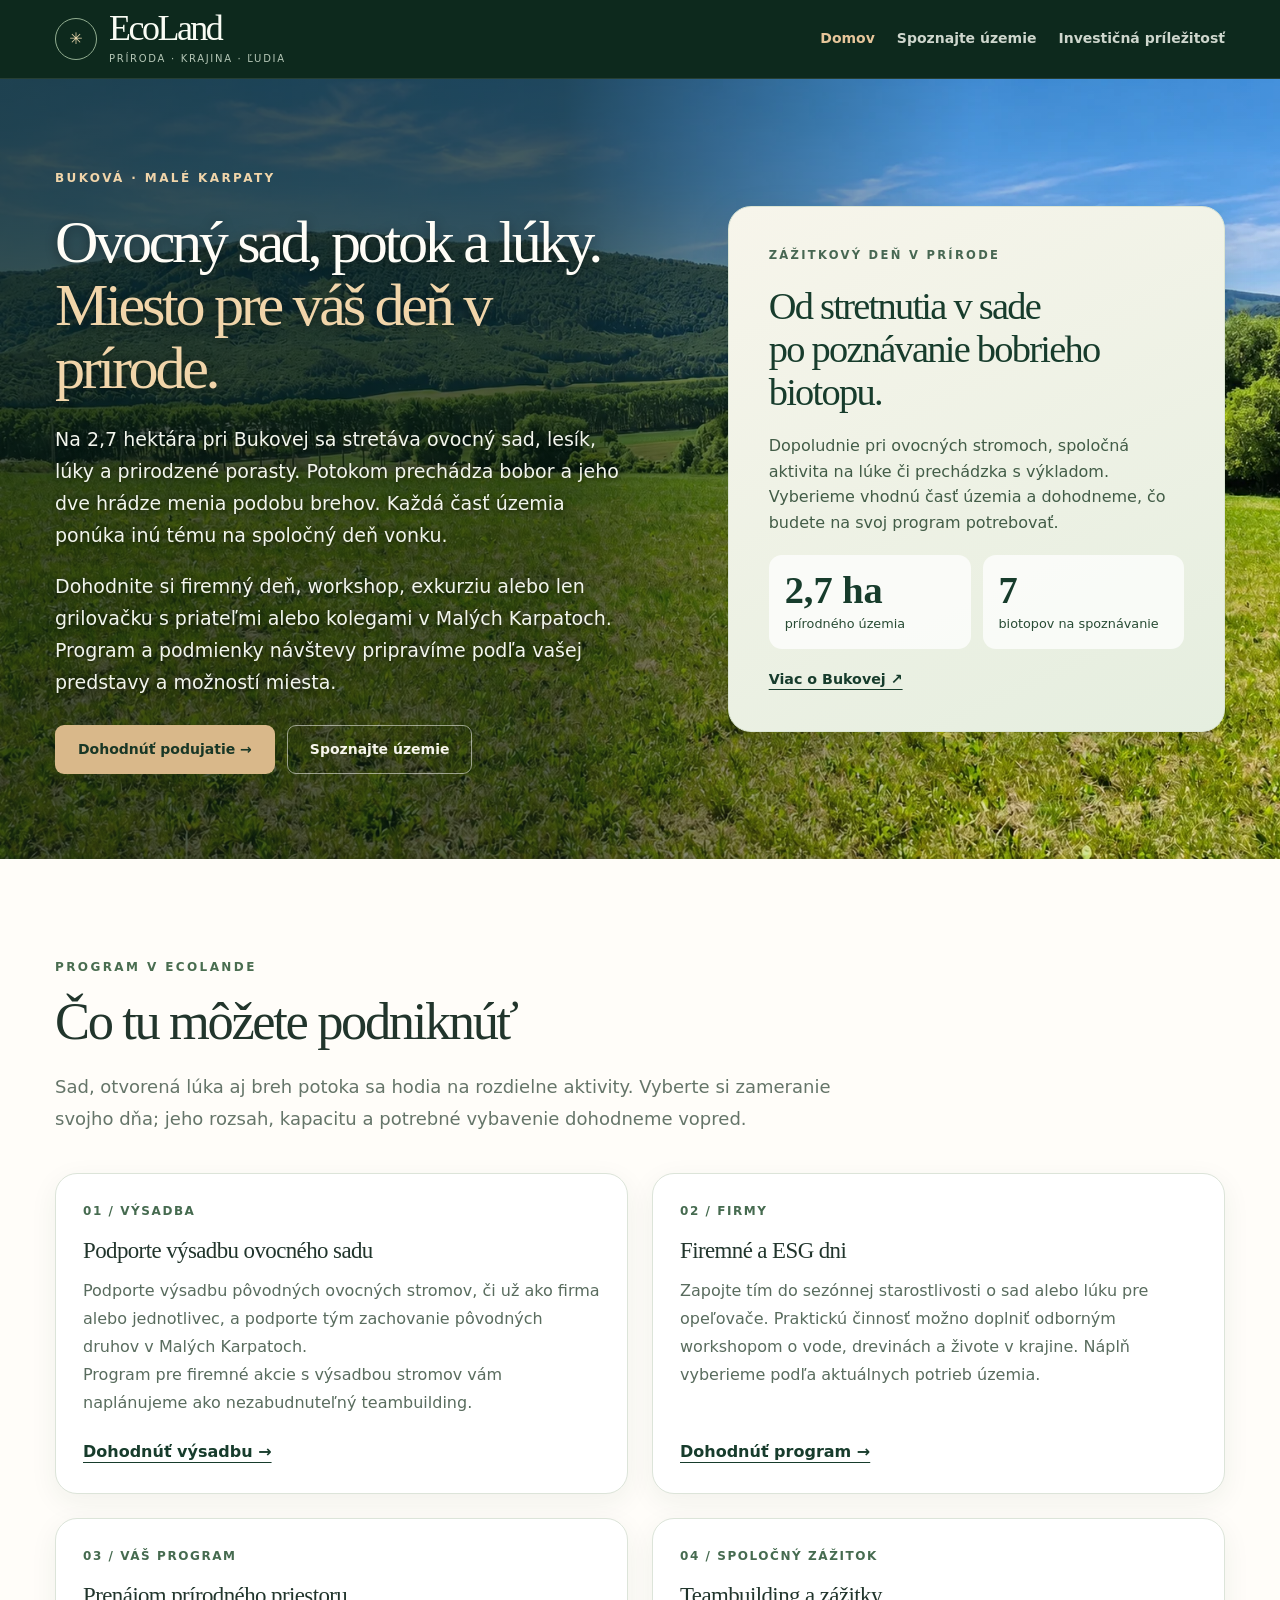
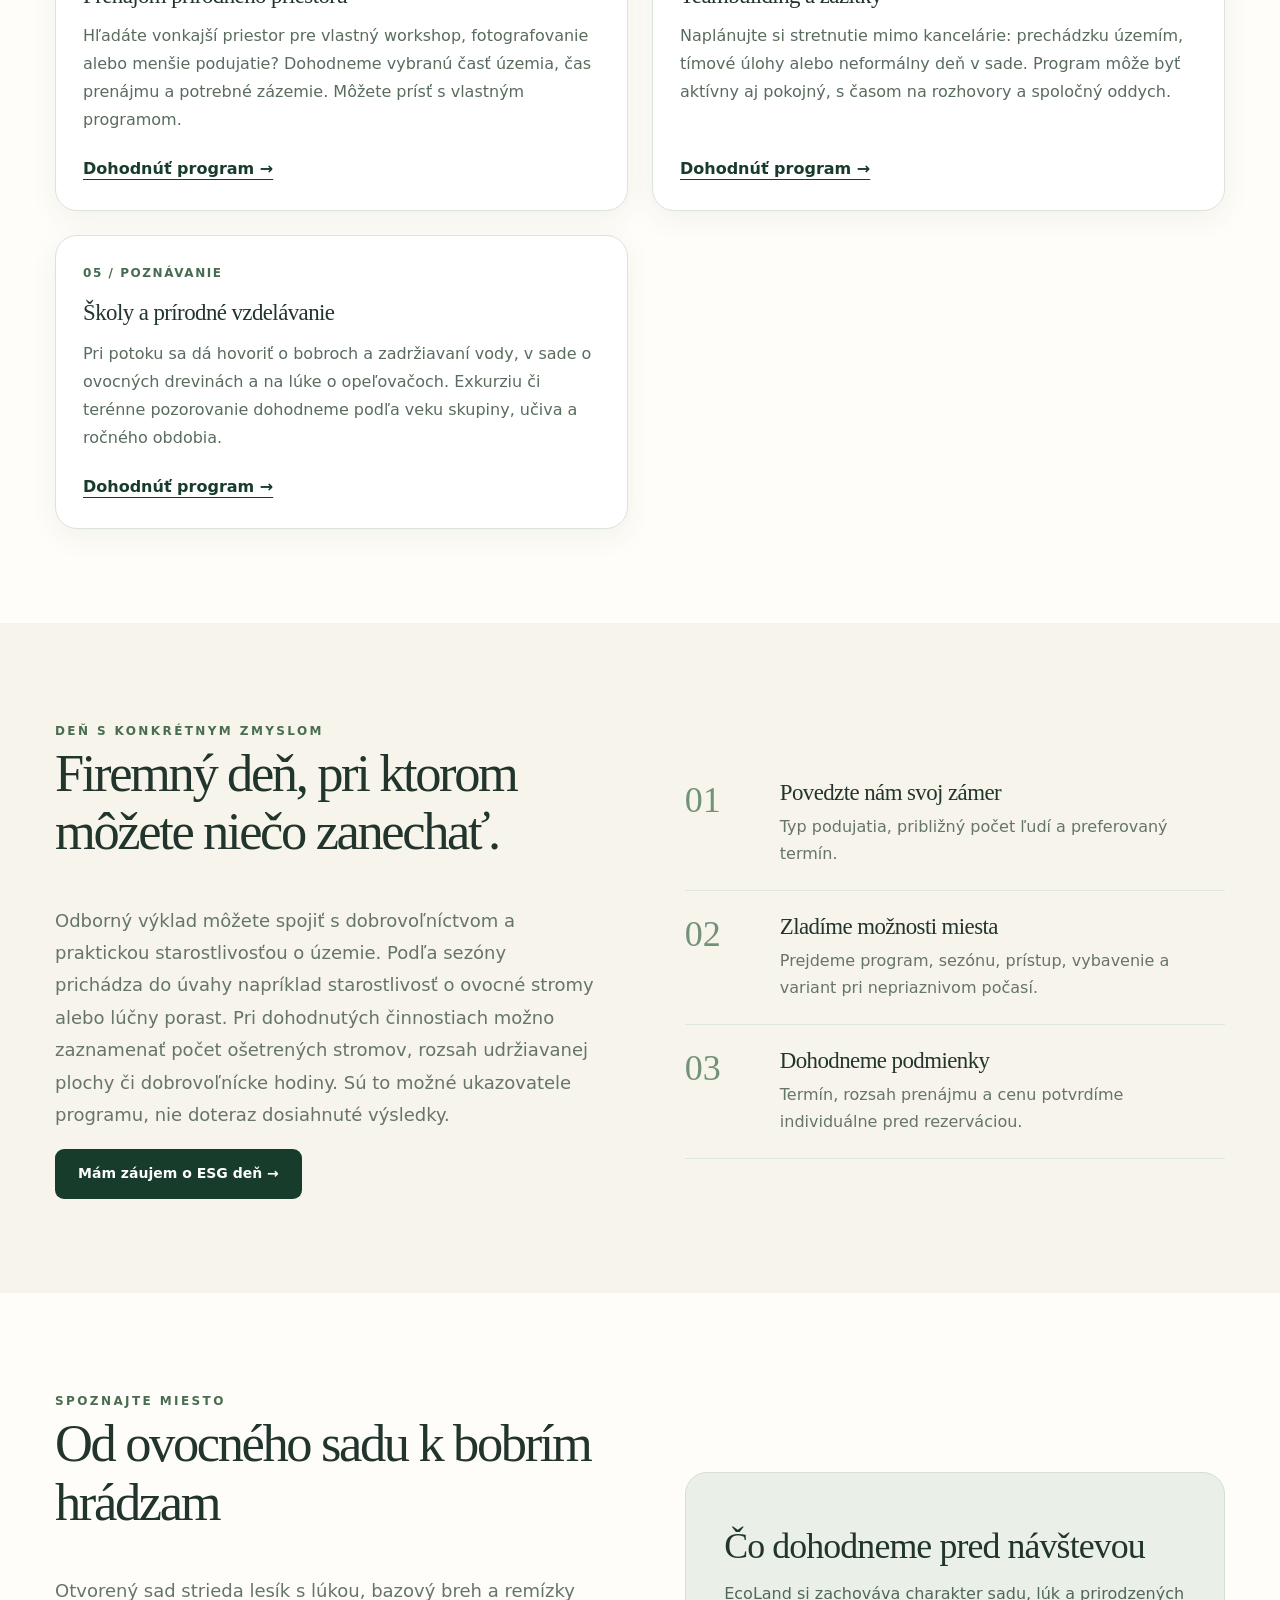
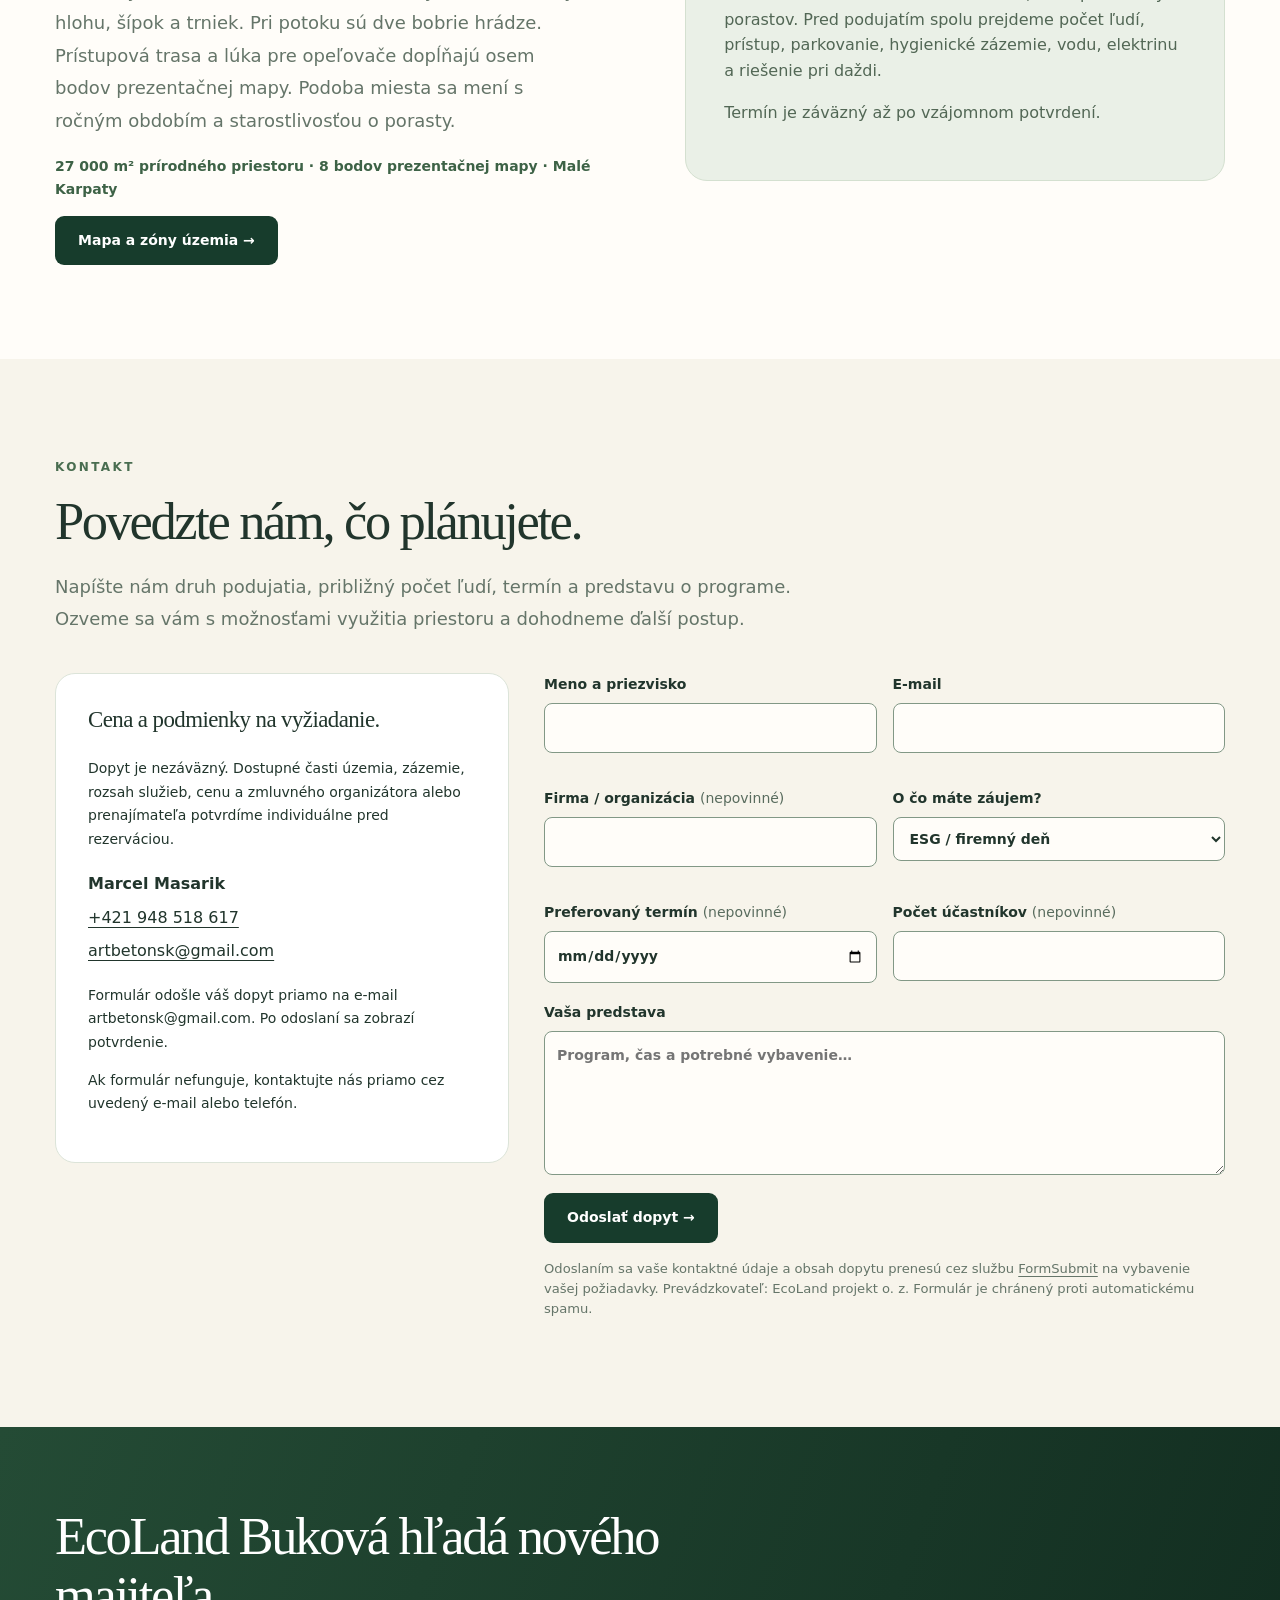
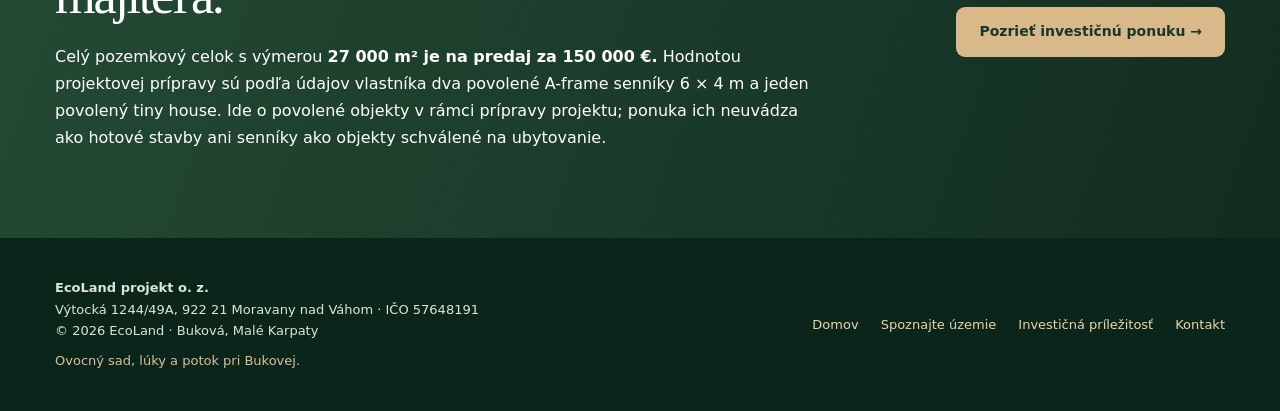
==== commit 7d21325b: "Add orchard planting support as the first EcoLand program" ====
--- a/index.html
+++ b/index.html
@@ -11,7 +11,7 @@
 <header class="site-header"><div class="container header-inner"><a class="brand" href="index.html" aria-label="EcoLand – domov"><span class="mark" aria-hidden="true">✳</span><span><strong>EcoLand</strong><small>Príroda · Krajina · Ľudia</small></span></a><nav class="desktop-nav" aria-label="Hlavná navigácia"><a href="index.html" aria-current="page">Domov</a><a href="bukova.html">Spoznajte územie</a><a href="investicia.html">Investičná príležitosť</a></nav><details class="mobile-nav"><summary>☰ Menu</summary><nav aria-label="Mobilná navigácia"><a href="index.html" aria-current="page">Domov</a><a href="bukova.html">Spoznajte územie</a><a href="investicia.html">Investičná príležitosť</a></nav></details></div></header>
 <main id="obsah">
 <section class="hero hero-landscape"><img class="hero-landscape-photo" src="assets/bukova-krajina-web.webp" alt="" width="1672" height="941" fetchpriority="high" decoding="async"><div class="container hero-inner"><div><span class="hero-tag">Buková · Malé Karpaty</span><h1>Ovocný sad, potok a lúky. <em>Miesto pre váš deň v prírode.</em></h1><p>Na 2,7 hektára pri Bukovej sa stretáva ovocný sad, lesík, lúky a prirodzené porasty. Potokom prechádza bobor a jeho dve hrádze menia podobu brehov. Každá časť územia ponúka inú tému na spoločný deň vonku.</p><p>Dohodnite si firemný deň, workshop, exkurziu alebo len grilovačku s priateľmi alebo kolegami v Malých Karpatoch. Program a podmienky návštevy pripravíme podľa vašej predstavy a možností miesta.</p><div class="buttons"><a class="btn" href="#kontakt">Dohodnúť podujatie →</a><a class="btn btn-outline" href="bukova.html">Spoznajte územie</a></div></div><aside class="eco-panel"><span class="eyebrow">Zážitkový deň v prírode</span><h2>Od stretnutia v sade<br>po poznávanie bobrieho biotopu.</h2><p>Dopoludnie pri ovocných stromoch, spoločná aktivita na lúke či prechádzka s výkladom. Vyberieme vhodnú časť územia a dohodneme, čo budete na svoj program potrebovať.</p><div class="eco-panel-stats"><div><strong>2,7 ha</strong><small>prírodného územia</small></div><div><strong>7</strong><small>biotopov na spoznávanie</small></div></div><a href="bukova.html">Viac o Bukovej ↗</a></aside></div></section>
-<section class="section light"><div class="container"><div class="section-intro"><span class="eyebrow">Program v EcoLande</span><h2>Čo tu môžete podniknúť</h2><p class="lead">Sad, otvorená lúka aj breh potoka sa hodia na rozdielne aktivity. Vyberte si zameranie svojho dňa; jeho rozsah, kapacitu a potrebné vybavenie dohodneme vopred.</p></div><div class="grid2 activities"><article class="card"><span class="num">01 / FIRMY</span><h3>Firemné a ESG dni</h3><p>Zapojte tím do sezónnej starostlivosti o sad alebo lúku pre opeľovače. Praktickú činnosť možno doplniť odborným workshopom o vode, drevinách a živote v krajine. Náplň vyberieme podľa aktuálnych potrieb územia.</p><a class="activity-link" href="index.html?zaujem=esg#kontakt">Dohodnúť program →</a></article><article class="card"><span class="num">02 / VÁŠ PROGRAM</span><h3>Prenájom prírodného priestoru</h3><p>Hľadáte vonkajší priestor pre vlastný workshop, fotografovanie alebo menšie podujatie? Dohodneme vybranú časť územia, čas prenájmu a potrebné zázemie. Môžete prísť s vlastným programom.</p><a class="activity-link" href="index.html?zaujem=prenajom#kontakt">Dohodnúť program →</a></article><article class="card"><span class="num">03 / SPOLOČNÝ ZÁŽITOK</span><h3>Teambuilding a zážitky</h3><p>Naplánujte si stretnutie mimo kancelárie: prechádzku územím, tímové úlohy alebo neformálny deň v sade. Program môže byť aktívny aj pokojný, s časom na rozhovory a spoločný oddych.</p><a class="activity-link" href="index.html?zaujem=tim#kontakt">Dohodnúť program →</a></article><article class="card"><span class="num">04 / POZNÁVANIE</span><h3>Školy a prírodné vzdelávanie</h3><p>Pri potoku sa dá hovoriť o bobroch a zadržiavaní vody, v sade o ovocných drevinách a na lúke o opeľovačoch. Exkurziu či terénne pozorovanie dohodneme podľa veku skupiny, učiva a ročného obdobia.</p><a class="activity-link" href="index.html?zaujem=vzdelavanie#kontakt">Dohodnúť program →</a></article></div></div></section><section class="section "><div class="container"><div class="split"><div><span class="eyebrow">Deň s konkrétnym zmyslom</span><h2>Firemný deň, pri ktorom môžete niečo zanechať.</h2><p class="lead">Odborný výklad môžete spojiť s dobrovoľníctvom a praktickou starostlivosťou o územie. Podľa sezóny prichádza do úvahy napríklad starostlivosť o ovocné stromy alebo lúčny porast. Pri dohodnutých činnostiach možno zaznamenať počet ošetrených stromov, rozsah udržiavanej plochy či dobrovoľnícke hodiny. Sú to možné ukazovatele programu, nie doteraz dosiahnuté výsledky.</p><a class="btn btn-dark" href="index.html?zaujem=esg#kontakt">Mám záujem o ESG deň →</a></div><div><div class="phase"><span class="phase-num">01</span><div><h3>Povedzte nám svoj zámer</h3><p>Typ podujatia, približný počet ľudí a preferovaný termín.</p></div></div><div class="phase"><span class="phase-num">02</span><div><h3>Zladíme možnosti miesta</h3><p>Prejdeme program, sezónu, prístup, vybavenie a variant pri nepriaznivom počasí.</p></div></div><div class="phase"><span class="phase-num">03</span><div><h3>Dohodneme podmienky</h3><p>Termín, rozsah prenájmu a cenu potvrdíme individuálne pred rezerváciou.</p></div></div></div></div></div></section>
+<section class="section light"><div class="container"><div class="section-intro"><span class="eyebrow">Program v EcoLande</span><h2>Čo tu môžete podniknúť</h2><p class="lead">Sad, otvorená lúka aj breh potoka sa hodia na rozdielne aktivity. Vyberte si zameranie svojho dňa; jeho rozsah, kapacitu a potrebné vybavenie dohodneme vopred.</p></div><div class="grid2 activities"><article class="card"><span class="num">01 / VÝSADBA</span><h3>Podporte výsadbu ovocného sadu</h3><p>Podporte výsadbu pôvodných ovocných stromov, či už ako firma alebo jednotlivec, a podporte tým zachovanie pôvodných druhov v Malých Karpatoch.</p><p>Program pre firemné akcie s výsadbou stromov vám naplánujeme ako nezabudnuteľný teambuilding.</p><a class="activity-link" href="index.html?zaujem=esg#kontakt">Dohodnúť výsadbu →</a></article><article class="card"><span class="num">02 / FIRMY</span><h3>Firemné a ESG dni</h3><p>Zapojte tím do sezónnej starostlivosti o sad alebo lúku pre opeľovače. Praktickú činnosť možno doplniť odborným workshopom o vode, drevinách a živote v krajine. Náplň vyberieme podľa aktuálnych potrieb územia.</p><a class="activity-link" href="index.html?zaujem=esg#kontakt">Dohodnúť program →</a></article><article class="card"><span class="num">03 / VÁŠ PROGRAM</span><h3>Prenájom prírodného priestoru</h3><p>Hľadáte vonkajší priestor pre vlastný workshop, fotografovanie alebo menšie podujatie? Dohodneme vybranú časť územia, čas prenájmu a potrebné zázemie. Môžete prísť s vlastným programom.</p><a class="activity-link" href="index.html?zaujem=prenajom#kontakt">Dohodnúť program →</a></article><article class="card"><span class="num">04 / SPOLOČNÝ ZÁŽITOK</span><h3>Teambuilding a zážitky</h3><p>Naplánujte si stretnutie mimo kancelárie: prechádzku územím, tímové úlohy alebo neformálny deň v sade. Program môže byť aktívny aj pokojný, s časom na rozhovory a spoločný oddych.</p><a class="activity-link" href="index.html?zaujem=tim#kontakt">Dohodnúť program →</a></article><article class="card"><span class="num">05 / POZNÁVANIE</span><h3>Školy a prírodné vzdelávanie</h3><p>Pri potoku sa dá hovoriť o bobroch a zadržiavaní vody, v sade o ovocných drevinách a na lúke o opeľovačoch. Exkurziu či terénne pozorovanie dohodneme podľa veku skupiny, učiva a ročného obdobia.</p><a class="activity-link" href="index.html?zaujem=vzdelavanie#kontakt">Dohodnúť program →</a></article></div></div></section><section class="section "><div class="container"><div class="split"><div><span class="eyebrow">Deň s konkrétnym zmyslom</span><h2>Firemný deň, pri ktorom môžete niečo zanechať.</h2><p class="lead">Odborný výklad môžete spojiť s dobrovoľníctvom a praktickou starostlivosťou o územie. Podľa sezóny prichádza do úvahy napríklad starostlivosť o ovocné stromy alebo lúčny porast. Pri dohodnutých činnostiach možno zaznamenať počet ošetrených stromov, rozsah udržiavanej plochy či dobrovoľnícke hodiny. Sú to možné ukazovatele programu, nie doteraz dosiahnuté výsledky.</p><a class="btn btn-dark" href="index.html?zaujem=esg#kontakt">Mám záujem o ESG deň →</a></div><div><div class="phase"><span class="phase-num">01</span><div><h3>Povedzte nám svoj zámer</h3><p>Typ podujatia, približný počet ľudí a preferovaný termín.</p></div></div><div class="phase"><span class="phase-num">02</span><div><h3>Zladíme možnosti miesta</h3><p>Prejdeme program, sezónu, prístup, vybavenie a variant pri nepriaznivom počasí.</p></div></div><div class="phase"><span class="phase-num">03</span><div><h3>Dohodneme podmienky</h3><p>Termín, rozsah prenájmu a cenu potvrdíme individuálne pred rezerváciou.</p></div></div></div></div></div></section>
 <section class="section light"><div class="container"><div class="split"><div><span class="eyebrow">Spoznajte miesto</span><h2>Od ovocného sadu k bobrím hrádzam</h2><p class="lead">Otvorený sad strieda lesík s lúkou, bazový breh a remízky hlohu, šípok a trniek. Pri potoku sú dve bobrie hrádze. Prístupová trasa a lúka pre opeľovače dopĺňajú osem bodov prezentačnej mapy. Podoba miesta sa mení s ročným obdobím a starostlivosťou o porasty.</p><p class="landscape-facts">27 000 m² prírodného priestoru · 8 bodov prezentačnej mapy · Malé Karpaty</p><a class="btn btn-dark" href="bukova.html#mapa">Mapa a zóny územia →</a></div><aside class="map-link-panel"><h3>Čo dohodneme pred návštevou</h3><p>EcoLand si zachováva charakter sadu, lúk a prirodzených porastov. Pred podujatím spolu prejdeme počet ľudí, prístup, parkovanie, hygienické zázemie, vodu, elektrinu a riešenie pri daždi.</p><p>Termín je záväzný až po vzájomnom potvrdení.</p></aside></div></div></section>
 <section class="section " id="kontakt"><div class="container"><div class="section-intro"><span class="eyebrow">Kontakt</span><h2>Povedzte nám, čo plánujete.</h2><p class="lead">Napíšte nám druh podujatia, približný počet ľudí, termín a predstavu o programe. Ozveme sa vám s možnosťami využitia priestoru a dohodneme ďalší postup.</p></div><div class="contact-layout"><div class="contact-panel"><h3>Cena a podmienky na vyžiadanie.</h3><p>Dopyt je nezáväzný. Dostupné časti územia, zázemie, rozsah služieb, cenu a zmluvného organizátora alebo prenajímateľa potvrdíme individuálne pred rezerváciou.</p><ul class="contact-list"><li><strong>Marcel Masarik</strong></li><li><a href="tel:+421948518617">+421 948 518 617</a></li><li><a href="mailto:artbetonsk@gmail.com">artbetonsk@gmail.com</a></li></ul><p id="form-help">Formulár odošle váš dopyt priamo na e-mail artbetonsk@gmail.com. Po odoslaní sa zobrazí potvrdenie.</p><p>Ak formulár nefunguje, kontaktujte nás priamo cez uvedený e-mail alebo telefón.</p><noscript><p>Formulár funguje aj bez JavaScriptu. V prípade problémov použite e-mail alebo telefón.</p></noscript></div><form id="contact-form" action="https://formsubmit.co/artbetonsk@gmail.com" method="POST" accept-charset="UTF-8" aria-describedby="form-help"><input type="hidden" name="_subject" value="EcoLand Buková – nový dopyt z webu"><input type="hidden" name="_template" value="table"><input type="hidden" name="_next" id="form-next" value="https://eco-land.sk/dakujeme.html"><input type="hidden" name="_url" id="form-url" value="https://eco-land.sk/"><div class="form-bot-field" aria-hidden="true" style="position:absolute;left:-10000px;top:auto;width:1px;height:1px;overflow:hidden;clip-path:inset(50%);white-space:nowrap;opacity:0;pointer-events:none;"><label>Nechajte prázdne<input type="text" name="_honey" tabindex="-1" autocomplete="off"></label></div><div class="form-grid"><label>Meno a priezvisko<input name="name" autocomplete="name" maxlength="100" required></label><label>E-mail<input type="email" name="email" autocomplete="email" maxlength="150" required></label><label>Firma / organizácia <span>(nepovinné)</span><input name="company" autocomplete="organization" maxlength="150"></label><label>O čo máte záujem?<select name="interest"><option>ESG / firemný deň</option><option>Prenájom priestoru</option><option>Teambuilding a zážitky</option><option>Workshop / vzdelávanie</option><option>Iné podujatie</option><option>Obhliadka a kúpa územia</option><option>Iná spolupráca</option></select></label><label>Preferovaný termín <span>(nepovinné)</span><input name="date" type="date"></label><label>Počet účastníkov <span>(nepovinné)</span><input name="people" type="number" min="1" max="10000" inputmode="numeric"></label></div><label>Vaša predstava<textarea name="message" rows="5" maxlength="2500" required placeholder="Program, čas a potrebné vybavenie…"></textarea></label><button class="btn btn-dark" type="submit">Odoslať dopyt →</button><p class="legal" id="form-privacy">Odoslaním sa vaše kontaktné údaje a obsah dopytu prenesú cez službu <a href="https://formsubmit.co/privacy.pdf" target="_blank" rel="noopener noreferrer">FormSubmit</a> na vybavenie vašej požiadavky. Prevádzkovateľ: EcoLand projekt o. z. Formulár je chránený proti automatickému spamu.</p></form></div></div></section>
 <section class="cta"><div class="container cta-inner"><div><h2>EcoLand Buková hľadá nového majiteľa.</h2><p>Celý pozemkový celok s výmerou <strong>27 000 m² je na predaj za 150 000 €.</strong> Hodnotou projektovej prípravy sú podľa údajov vlastníka dva povolené A-frame senníky 6 × 4 m a jeden povolený tiny house. Ide o povolené objekty v rámci prípravy projektu; ponuka ich neuvádza ako hotové stavby ani senníky ako objekty schválené na ubytovanie.</p></div><a class="btn" href="investicia.html">Pozrieť investičnú ponuku →</a></div></section></main>
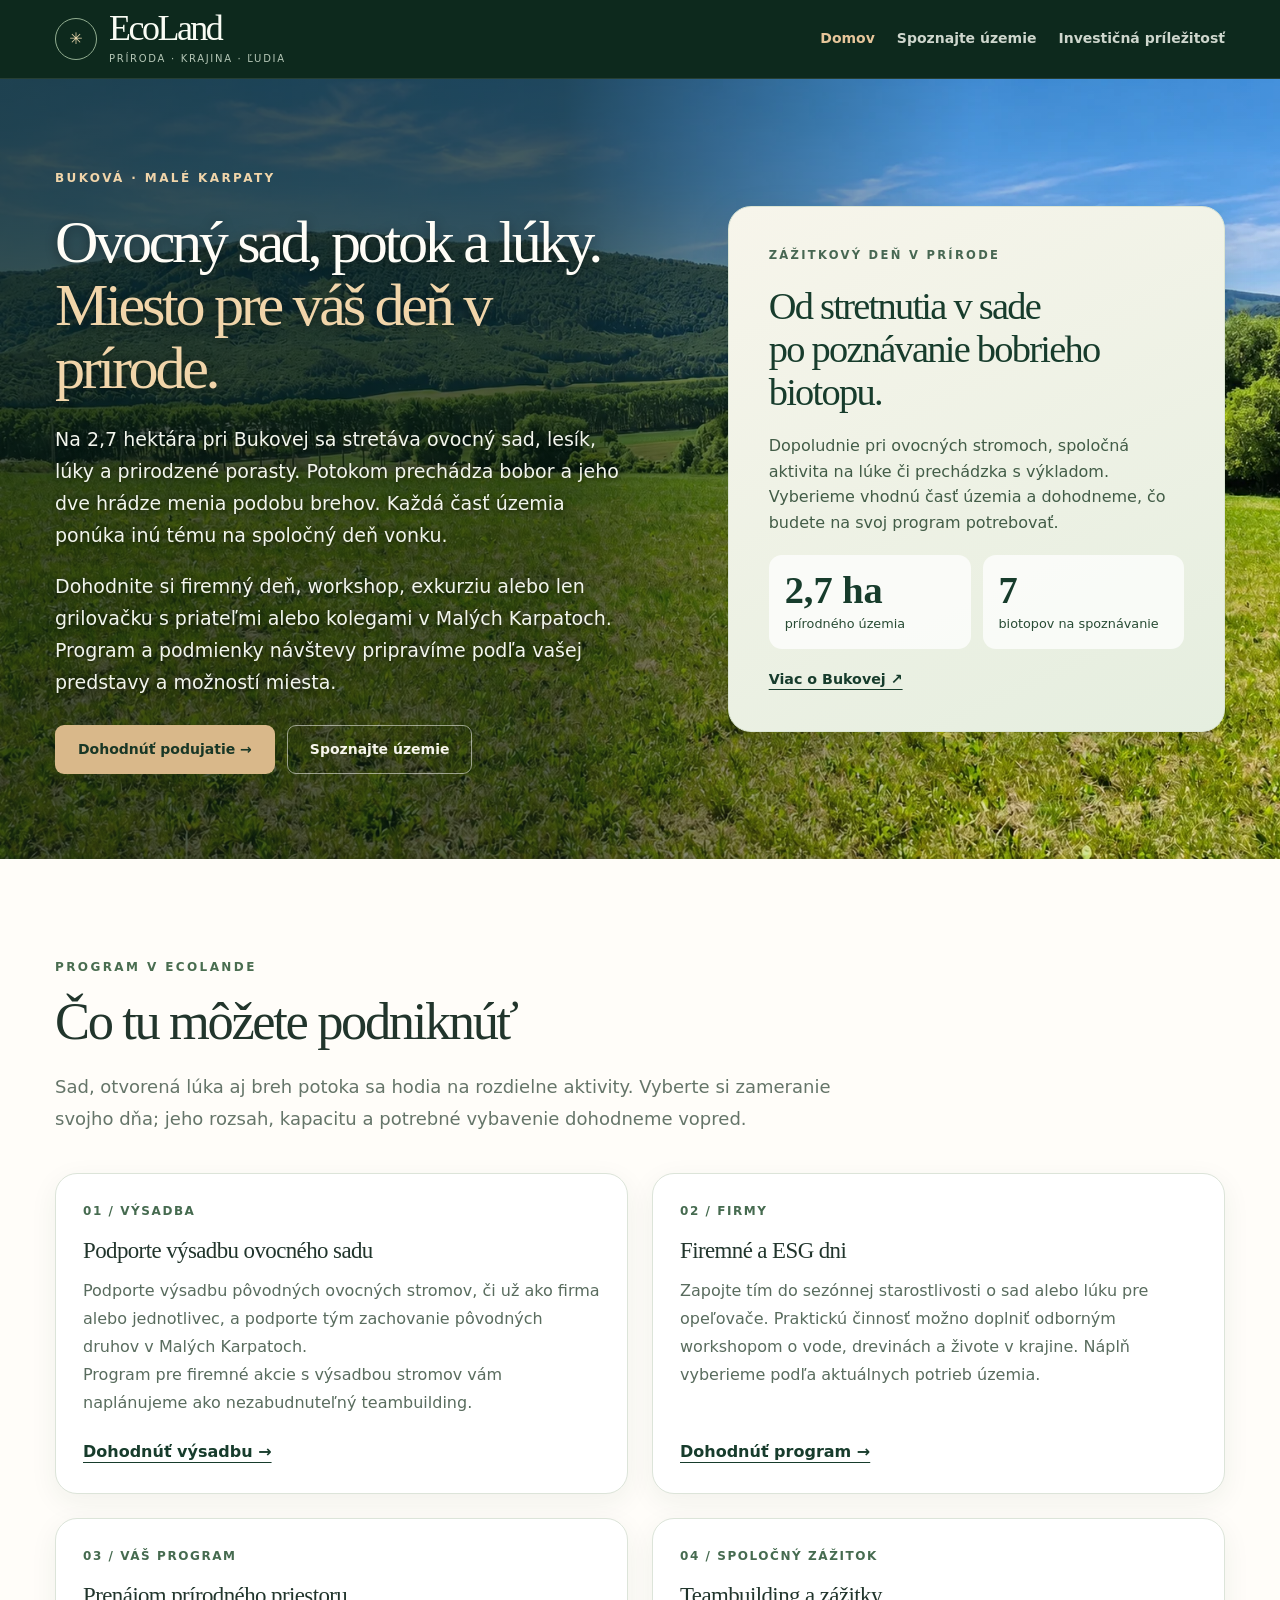
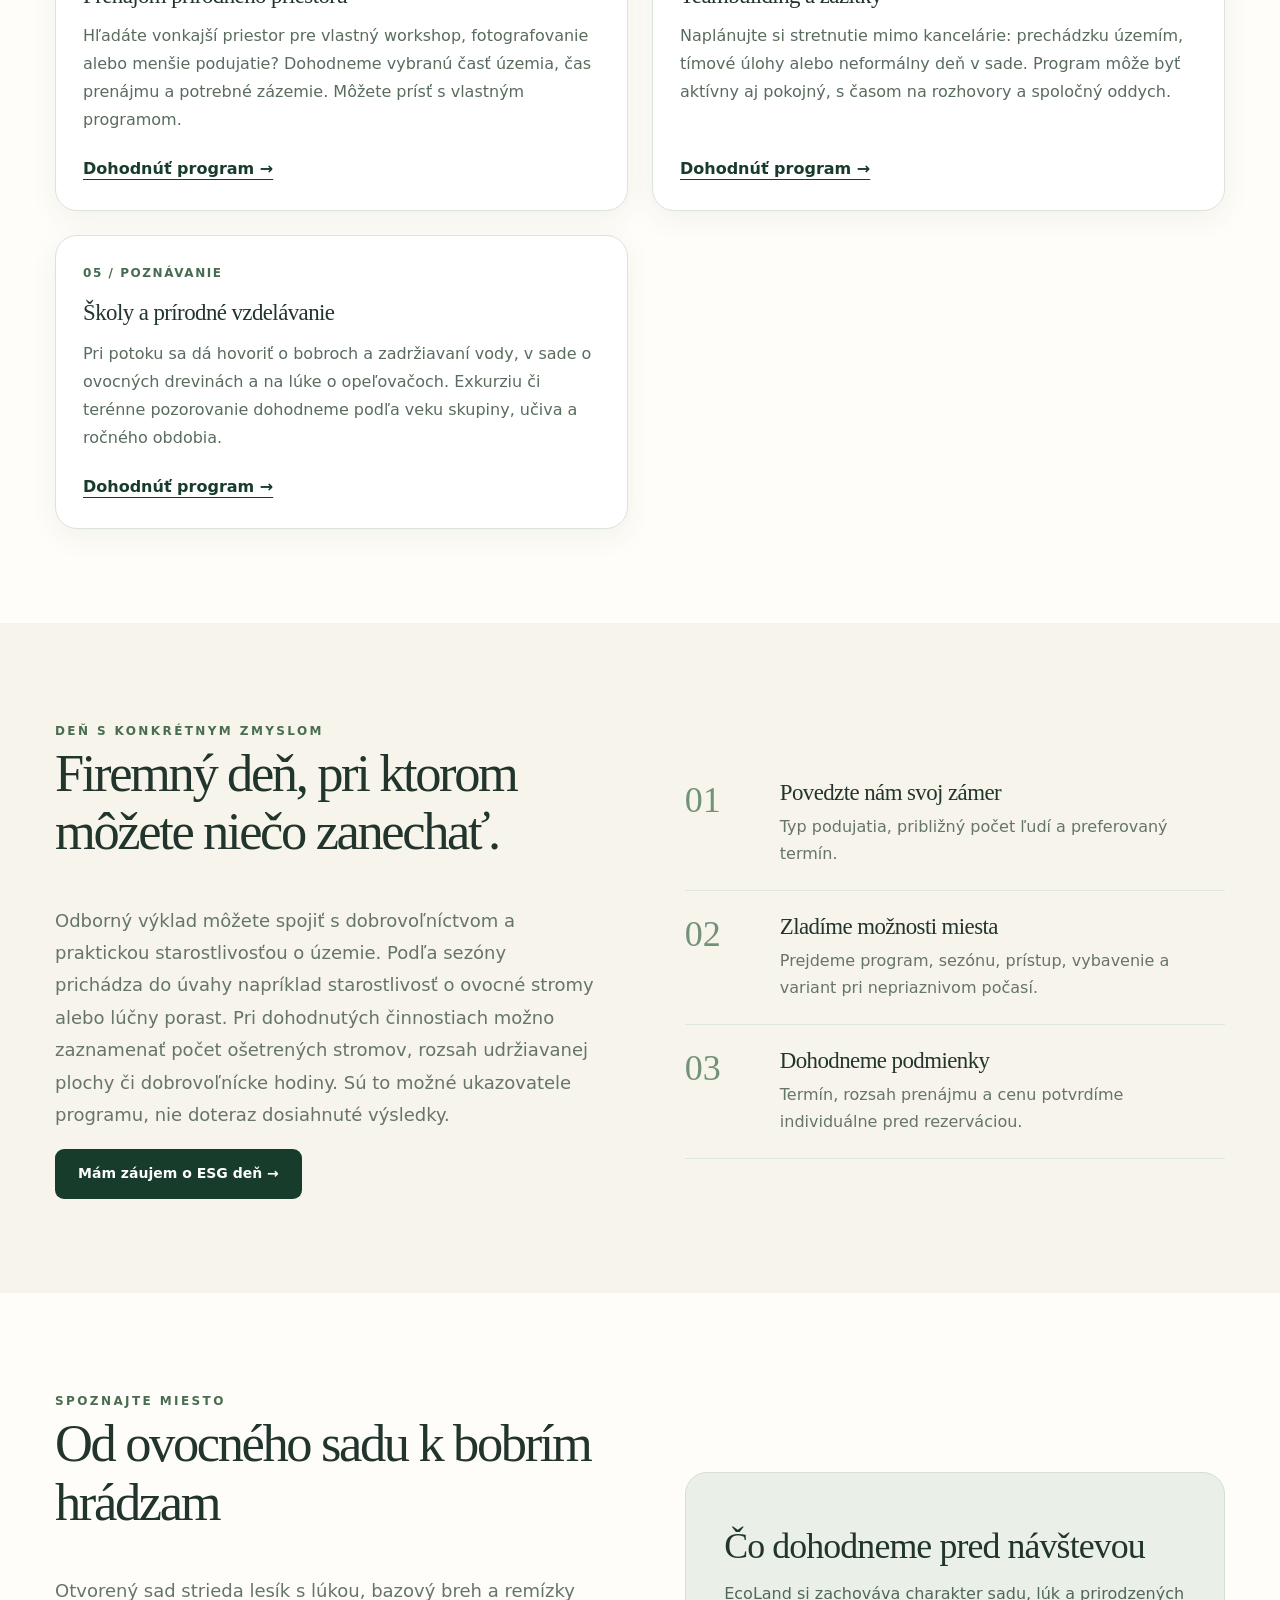
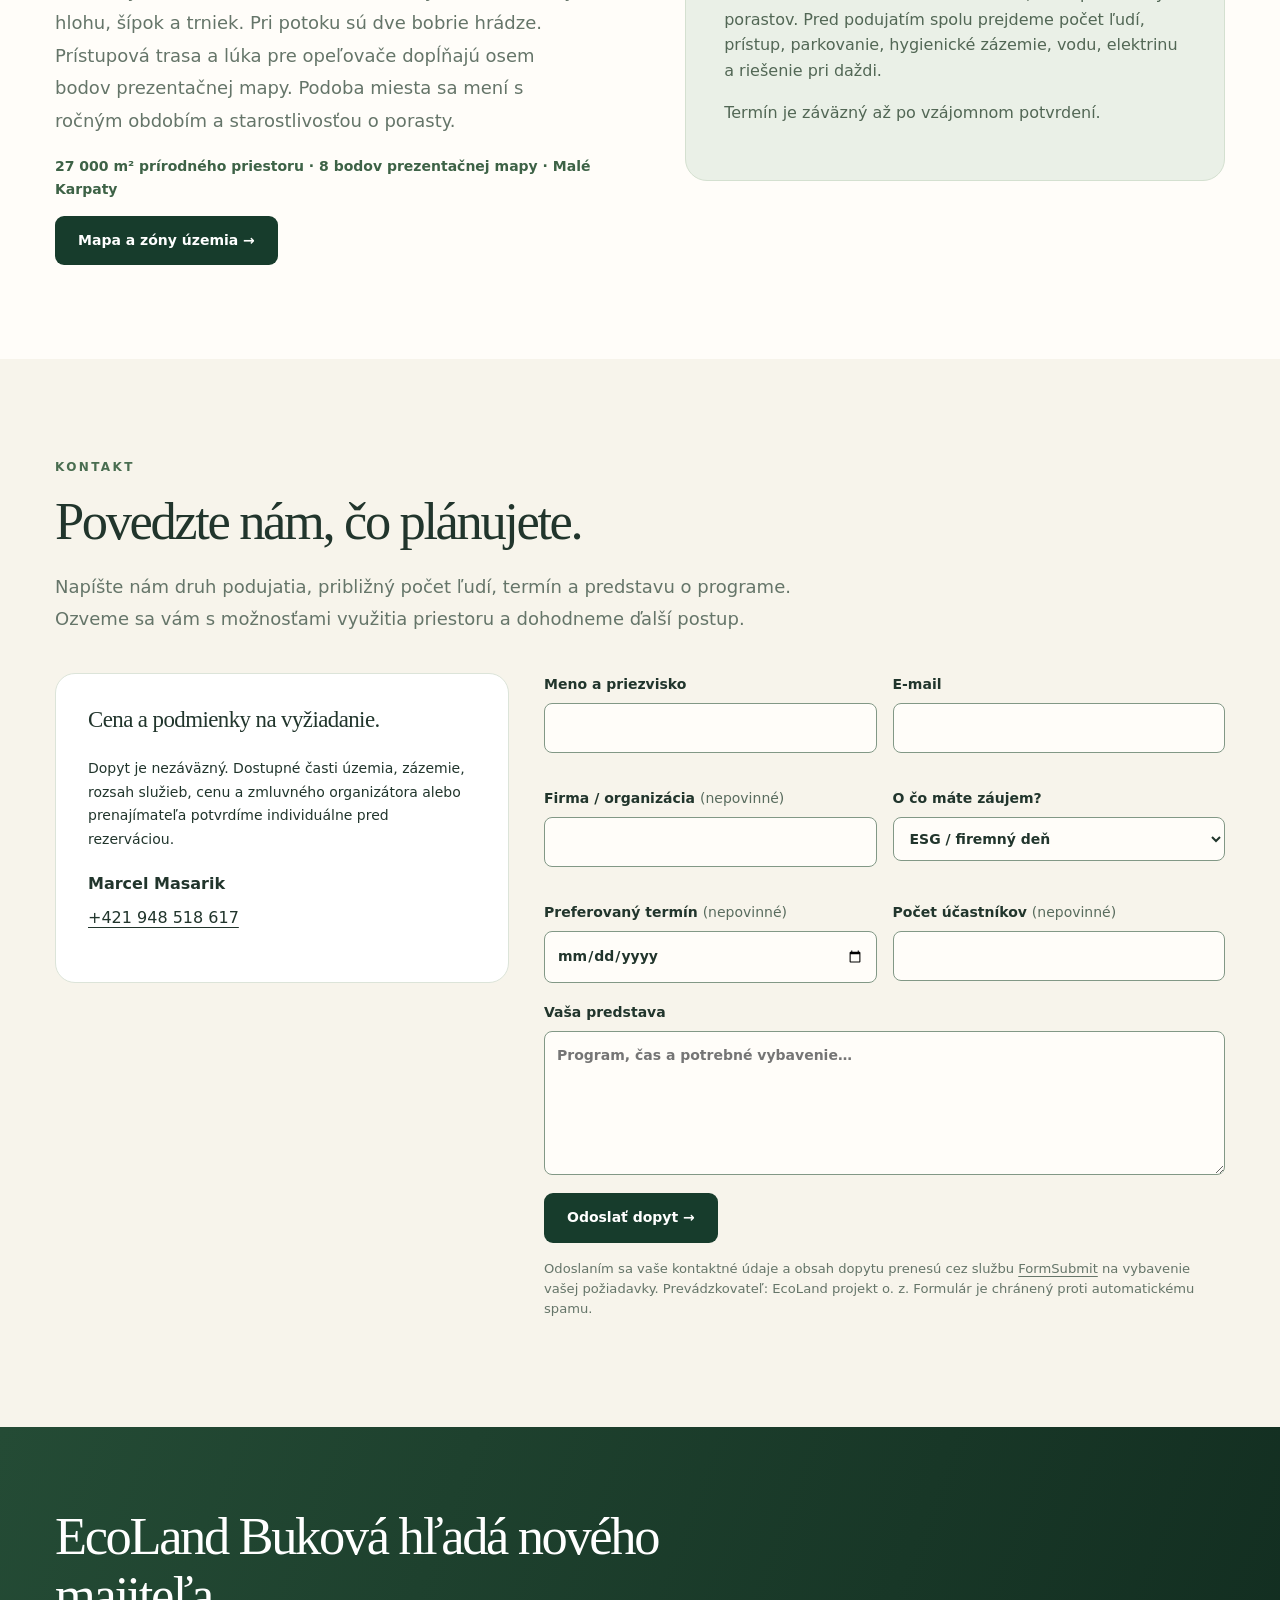
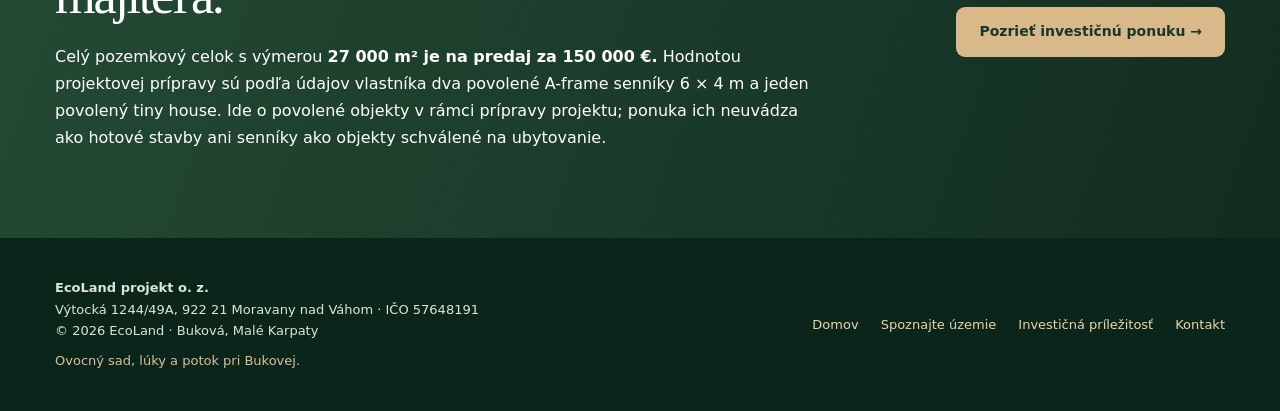
==== commit dbe3b1a6: "Remove requested email and form help text from pricing contact panel" ====
--- a/index.html
+++ b/index.html
@@ -13,6 +13,6 @@
 <section class="hero hero-landscape"><img class="hero-landscape-photo" src="assets/bukova-krajina-web.webp" alt="" width="1672" height="941" fetchpriority="high" decoding="async"><div class="container hero-inner"><div><span class="hero-tag">Buková · Malé Karpaty</span><h1>Ovocný sad, potok a lúky. <em>Miesto pre váš deň v prírode.</em></h1><p>Na 2,7 hektára pri Bukovej sa stretáva ovocný sad, lesík, lúky a prirodzené porasty. Potokom prechádza bobor a jeho dve hrádze menia podobu brehov. Každá časť územia ponúka inú tému na spoločný deň vonku.</p><p>Dohodnite si firemný deň, workshop, exkurziu alebo len grilovačku s priateľmi alebo kolegami v Malých Karpatoch. Program a podmienky návštevy pripravíme podľa vašej predstavy a možností miesta.</p><div class="buttons"><a class="btn" href="#kontakt">Dohodnúť podujatie →</a><a class="btn btn-outline" href="bukova.html">Spoznajte územie</a></div></div><aside class="eco-panel"><span class="eyebrow">Zážitkový deň v prírode</span><h2>Od stretnutia v sade<br>po poznávanie bobrieho biotopu.</h2><p>Dopoludnie pri ovocných stromoch, spoločná aktivita na lúke či prechádzka s výkladom. Vyberieme vhodnú časť územia a dohodneme, čo budete na svoj program potrebovať.</p><div class="eco-panel-stats"><div><strong>2,7 ha</strong><small>prírodného územia</small></div><div><strong>7</strong><small>biotopov na spoznávanie</small></div></div><a href="bukova.html">Viac o Bukovej ↗</a></aside></div></section>
 <section class="section light"><div class="container"><div class="section-intro"><span class="eyebrow">Program v EcoLande</span><h2>Čo tu môžete podniknúť</h2><p class="lead">Sad, otvorená lúka aj breh potoka sa hodia na rozdielne aktivity. Vyberte si zameranie svojho dňa; jeho rozsah, kapacitu a potrebné vybavenie dohodneme vopred.</p></div><div class="grid2 activities"><article class="card"><span class="num">01 / VÝSADBA</span><h3>Podporte výsadbu ovocného sadu</h3><p>Podporte výsadbu pôvodných ovocných stromov, či už ako firma alebo jednotlivec, a podporte tým zachovanie pôvodných druhov v Malých Karpatoch.</p><p>Program pre firemné akcie s výsadbou stromov vám naplánujeme ako nezabudnuteľný teambuilding.</p><a class="activity-link" href="index.html?zaujem=esg#kontakt">Dohodnúť výsadbu →</a></article><article class="card"><span class="num">02 / FIRMY</span><h3>Firemné a ESG dni</h3><p>Zapojte tím do sezónnej starostlivosti o sad alebo lúku pre opeľovače. Praktickú činnosť možno doplniť odborným workshopom o vode, drevinách a živote v krajine. Náplň vyberieme podľa aktuálnych potrieb územia.</p><a class="activity-link" href="index.html?zaujem=esg#kontakt">Dohodnúť program →</a></article><article class="card"><span class="num">03 / VÁŠ PROGRAM</span><h3>Prenájom prírodného priestoru</h3><p>Hľadáte vonkajší priestor pre vlastný workshop, fotografovanie alebo menšie podujatie? Dohodneme vybranú časť územia, čas prenájmu a potrebné zázemie. Môžete prísť s vlastným programom.</p><a class="activity-link" href="index.html?zaujem=prenajom#kontakt">Dohodnúť program →</a></article><article class="card"><span class="num">04 / SPOLOČNÝ ZÁŽITOK</span><h3>Teambuilding a zážitky</h3><p>Naplánujte si stretnutie mimo kancelárie: prechádzku územím, tímové úlohy alebo neformálny deň v sade. Program môže byť aktívny aj pokojný, s časom na rozhovory a spoločný oddych.</p><a class="activity-link" href="index.html?zaujem=tim#kontakt">Dohodnúť program →</a></article><article class="card"><span class="num">05 / POZNÁVANIE</span><h3>Školy a prírodné vzdelávanie</h3><p>Pri potoku sa dá hovoriť o bobroch a zadržiavaní vody, v sade o ovocných drevinách a na lúke o opeľovačoch. Exkurziu či terénne pozorovanie dohodneme podľa veku skupiny, učiva a ročného obdobia.</p><a class="activity-link" href="index.html?zaujem=vzdelavanie#kontakt">Dohodnúť program →</a></article></div></div></section><section class="section "><div class="container"><div class="split"><div><span class="eyebrow">Deň s konkrétnym zmyslom</span><h2>Firemný deň, pri ktorom môžete niečo zanechať.</h2><p class="lead">Odborný výklad môžete spojiť s dobrovoľníctvom a praktickou starostlivosťou o územie. Podľa sezóny prichádza do úvahy napríklad starostlivosť o ovocné stromy alebo lúčny porast. Pri dohodnutých činnostiach možno zaznamenať počet ošetrených stromov, rozsah udržiavanej plochy či dobrovoľnícke hodiny. Sú to možné ukazovatele programu, nie doteraz dosiahnuté výsledky.</p><a class="btn btn-dark" href="index.html?zaujem=esg#kontakt">Mám záujem o ESG deň →</a></div><div><div class="phase"><span class="phase-num">01</span><div><h3>Povedzte nám svoj zámer</h3><p>Typ podujatia, približný počet ľudí a preferovaný termín.</p></div></div><div class="phase"><span class="phase-num">02</span><div><h3>Zladíme možnosti miesta</h3><p>Prejdeme program, sezónu, prístup, vybavenie a variant pri nepriaznivom počasí.</p></div></div><div class="phase"><span class="phase-num">03</span><div><h3>Dohodneme podmienky</h3><p>Termín, rozsah prenájmu a cenu potvrdíme individuálne pred rezerváciou.</p></div></div></div></div></div></section>
 <section class="section light"><div class="container"><div class="split"><div><span class="eyebrow">Spoznajte miesto</span><h2>Od ovocného sadu k bobrím hrádzam</h2><p class="lead">Otvorený sad strieda lesík s lúkou, bazový breh a remízky hlohu, šípok a trniek. Pri potoku sú dve bobrie hrádze. Prístupová trasa a lúka pre opeľovače dopĺňajú osem bodov prezentačnej mapy. Podoba miesta sa mení s ročným obdobím a starostlivosťou o porasty.</p><p class="landscape-facts">27 000 m² prírodného priestoru · 8 bodov prezentačnej mapy · Malé Karpaty</p><a class="btn btn-dark" href="bukova.html#mapa">Mapa a zóny územia →</a></div><aside class="map-link-panel"><h3>Čo dohodneme pred návštevou</h3><p>EcoLand si zachováva charakter sadu, lúk a prirodzených porastov. Pred podujatím spolu prejdeme počet ľudí, prístup, parkovanie, hygienické zázemie, vodu, elektrinu a riešenie pri daždi.</p><p>Termín je záväzný až po vzájomnom potvrdení.</p></aside></div></div></section>
-<section class="section " id="kontakt"><div class="container"><div class="section-intro"><span class="eyebrow">Kontakt</span><h2>Povedzte nám, čo plánujete.</h2><p class="lead">Napíšte nám druh podujatia, približný počet ľudí, termín a predstavu o programe. Ozveme sa vám s možnosťami využitia priestoru a dohodneme ďalší postup.</p></div><div class="contact-layout"><div class="contact-panel"><h3>Cena a podmienky na vyžiadanie.</h3><p>Dopyt je nezáväzný. Dostupné časti územia, zázemie, rozsah služieb, cenu a zmluvného organizátora alebo prenajímateľa potvrdíme individuálne pred rezerváciou.</p><ul class="contact-list"><li><strong>Marcel Masarik</strong></li><li><a href="tel:+421948518617">+421 948 518 617</a></li><li><a href="mailto:artbetonsk@gmail.com">artbetonsk@gmail.com</a></li></ul><p id="form-help">Formulár odošle váš dopyt priamo na e-mail artbetonsk@gmail.com. Po odoslaní sa zobrazí potvrdenie.</p><p>Ak formulár nefunguje, kontaktujte nás priamo cez uvedený e-mail alebo telefón.</p><noscript><p>Formulár funguje aj bez JavaScriptu. V prípade problémov použite e-mail alebo telefón.</p></noscript></div><form id="contact-form" action="https://formsubmit.co/artbetonsk@gmail.com" method="POST" accept-charset="UTF-8" aria-describedby="form-help"><input type="hidden" name="_subject" value="EcoLand Buková – nový dopyt z webu"><input type="hidden" name="_template" value="table"><input type="hidden" name="_next" id="form-next" value="https://eco-land.sk/dakujeme.html"><input type="hidden" name="_url" id="form-url" value="https://eco-land.sk/"><div class="form-bot-field" aria-hidden="true" style="position:absolute;left:-10000px;top:auto;width:1px;height:1px;overflow:hidden;clip-path:inset(50%);white-space:nowrap;opacity:0;pointer-events:none;"><label>Nechajte prázdne<input type="text" name="_honey" tabindex="-1" autocomplete="off"></label></div><div class="form-grid"><label>Meno a priezvisko<input name="name" autocomplete="name" maxlength="100" required></label><label>E-mail<input type="email" name="email" autocomplete="email" maxlength="150" required></label><label>Firma / organizácia <span>(nepovinné)</span><input name="company" autocomplete="organization" maxlength="150"></label><label>O čo máte záujem?<select name="interest"><option>ESG / firemný deň</option><option>Prenájom priestoru</option><option>Teambuilding a zážitky</option><option>Workshop / vzdelávanie</option><option>Iné podujatie</option><option>Obhliadka a kúpa územia</option><option>Iná spolupráca</option></select></label><label>Preferovaný termín <span>(nepovinné)</span><input name="date" type="date"></label><label>Počet účastníkov <span>(nepovinné)</span><input name="people" type="number" min="1" max="10000" inputmode="numeric"></label></div><label>Vaša predstava<textarea name="message" rows="5" maxlength="2500" required placeholder="Program, čas a potrebné vybavenie…"></textarea></label><button class="btn btn-dark" type="submit">Odoslať dopyt →</button><p class="legal" id="form-privacy">Odoslaním sa vaše kontaktné údaje a obsah dopytu prenesú cez službu <a href="https://formsubmit.co/privacy.pdf" target="_blank" rel="noopener noreferrer">FormSubmit</a> na vybavenie vašej požiadavky. Prevádzkovateľ: EcoLand projekt o. z. Formulár je chránený proti automatickému spamu.</p></form></div></div></section>
+<section class="section " id="kontakt"><div class="container"><div class="section-intro"><span class="eyebrow">Kontakt</span><h2>Povedzte nám, čo plánujete.</h2><p class="lead">Napíšte nám druh podujatia, približný počet ľudí, termín a predstavu o programe. Ozveme sa vám s možnosťami využitia priestoru a dohodneme ďalší postup.</p></div><div class="contact-layout"><div class="contact-panel"><h3>Cena a podmienky na vyžiadanie.</h3><p>Dopyt je nezáväzný. Dostupné časti územia, zázemie, rozsah služieb, cenu a zmluvného organizátora alebo prenajímateľa potvrdíme individuálne pred rezerváciou.</p><ul class="contact-list"><li><strong>Marcel Masarik</strong></li><li><a href="tel:+421948518617">+421 948 518 617</a></li></ul><noscript><p>Formulár funguje aj bez JavaScriptu. V prípade problémov použite e-mail alebo telefón.</p></noscript></div><form id="contact-form" action="https://formsubmit.co/artbetonsk@gmail.com" method="POST" accept-charset="UTF-8"><input type="hidden" name="_subject" value="EcoLand Buková – nový dopyt z webu"><input type="hidden" name="_template" value="table"><input type="hidden" name="_next" id="form-next" value="https://eco-land.sk/dakujeme.html"><input type="hidden" name="_url" id="form-url" value="https://eco-land.sk/"><div class="form-bot-field" aria-hidden="true" style="position:absolute;left:-10000px;top:auto;width:1px;height:1px;overflow:hidden;clip-path:inset(50%);white-space:nowrap;opacity:0;pointer-events:none;"><label>Nechajte prázdne<input type="text" name="_honey" tabindex="-1" autocomplete="off"></label></div><div class="form-grid"><label>Meno a priezvisko<input name="name" autocomplete="name" maxlength="100" required></label><label>E-mail<input type="email" name="email" autocomplete="email" maxlength="150" required></label><label>Firma / organizácia <span>(nepovinné)</span><input name="company" autocomplete="organization" maxlength="150"></label><label>O čo máte záujem?<select name="interest"><option>ESG / firemný deň</option><option>Prenájom priestoru</option><option>Teambuilding a zážitky</option><option>Workshop / vzdelávanie</option><option>Iné podujatie</option><option>Obhliadka a kúpa územia</option><option>Iná spolupráca</option></select></label><label>Preferovaný termín <span>(nepovinné)</span><input name="date" type="date"></label><label>Počet účastníkov <span>(nepovinné)</span><input name="people" type="number" min="1" max="10000" inputmode="numeric"></label></div><label>Vaša predstava<textarea name="message" rows="5" maxlength="2500" required placeholder="Program, čas a potrebné vybavenie…"></textarea></label><button class="btn btn-dark" type="submit">Odoslať dopyt →</button><p class="legal" id="form-privacy">Odoslaním sa vaše kontaktné údaje a obsah dopytu prenesú cez službu <a href="https://formsubmit.co/privacy.pdf" target="_blank" rel="noopener noreferrer">FormSubmit</a> na vybavenie vašej požiadavky. Prevádzkovateľ: EcoLand projekt o. z. Formulár je chránený proti automatickému spamu.</p></form></div></div></section>
 <section class="cta"><div class="container cta-inner"><div><h2>EcoLand Buková hľadá nového majiteľa.</h2><p>Celý pozemkový celok s výmerou <strong>27 000 m² je na predaj za 150 000 €.</strong> Hodnotou projektovej prípravy sú podľa údajov vlastníka dva povolené A-frame senníky 6 × 4 m a jeden povolený tiny house. Ide o povolené objekty v rámci prípravy projektu; ponuka ich neuvádza ako hotové stavby ani senníky ako objekty schválené na ubytovanie.</p></div><a class="btn" href="investicia.html">Pozrieť investičnú ponuku →</a></div></section></main>
 <footer class="footer"><div class="container footer-inner"><div><strong>EcoLand projekt o. z.</strong><div>Výtocká 1244/49A, 922 21 Moravany nad Váhom · IČO 57648191</div><div>© 2026 EcoLand · Buková, Malé Karpaty</div><div class="brand-thought">Ovocný sad, lúky a potok pri Bukovej.</div></div><nav class="foot-links" aria-label="Navigácia v päte"><a href="index.html" aria-current="page">Domov</a><a href="bukova.html">Spoznajte územie</a><a href="investicia.html">Investičná príležitosť</a><a href="index.html#kontakt">Kontakt</a></nav></div></footer></body></html>
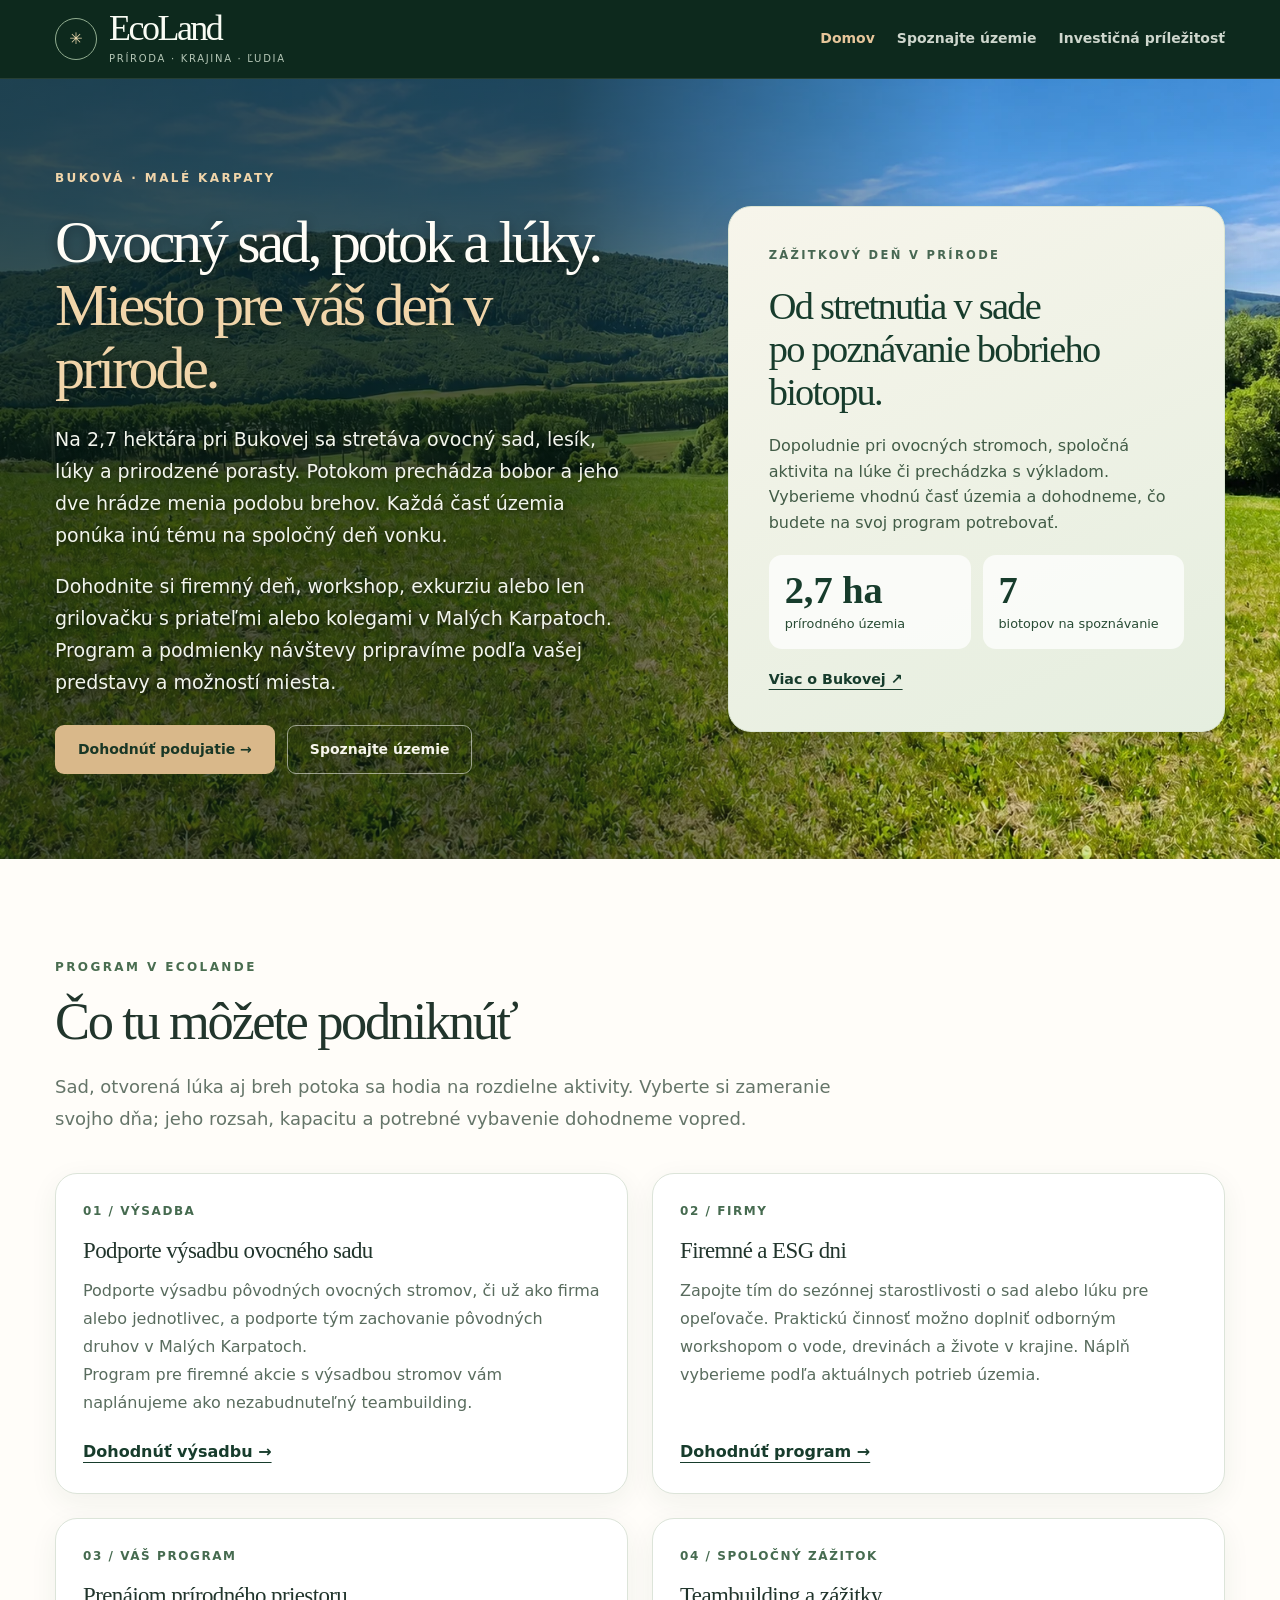
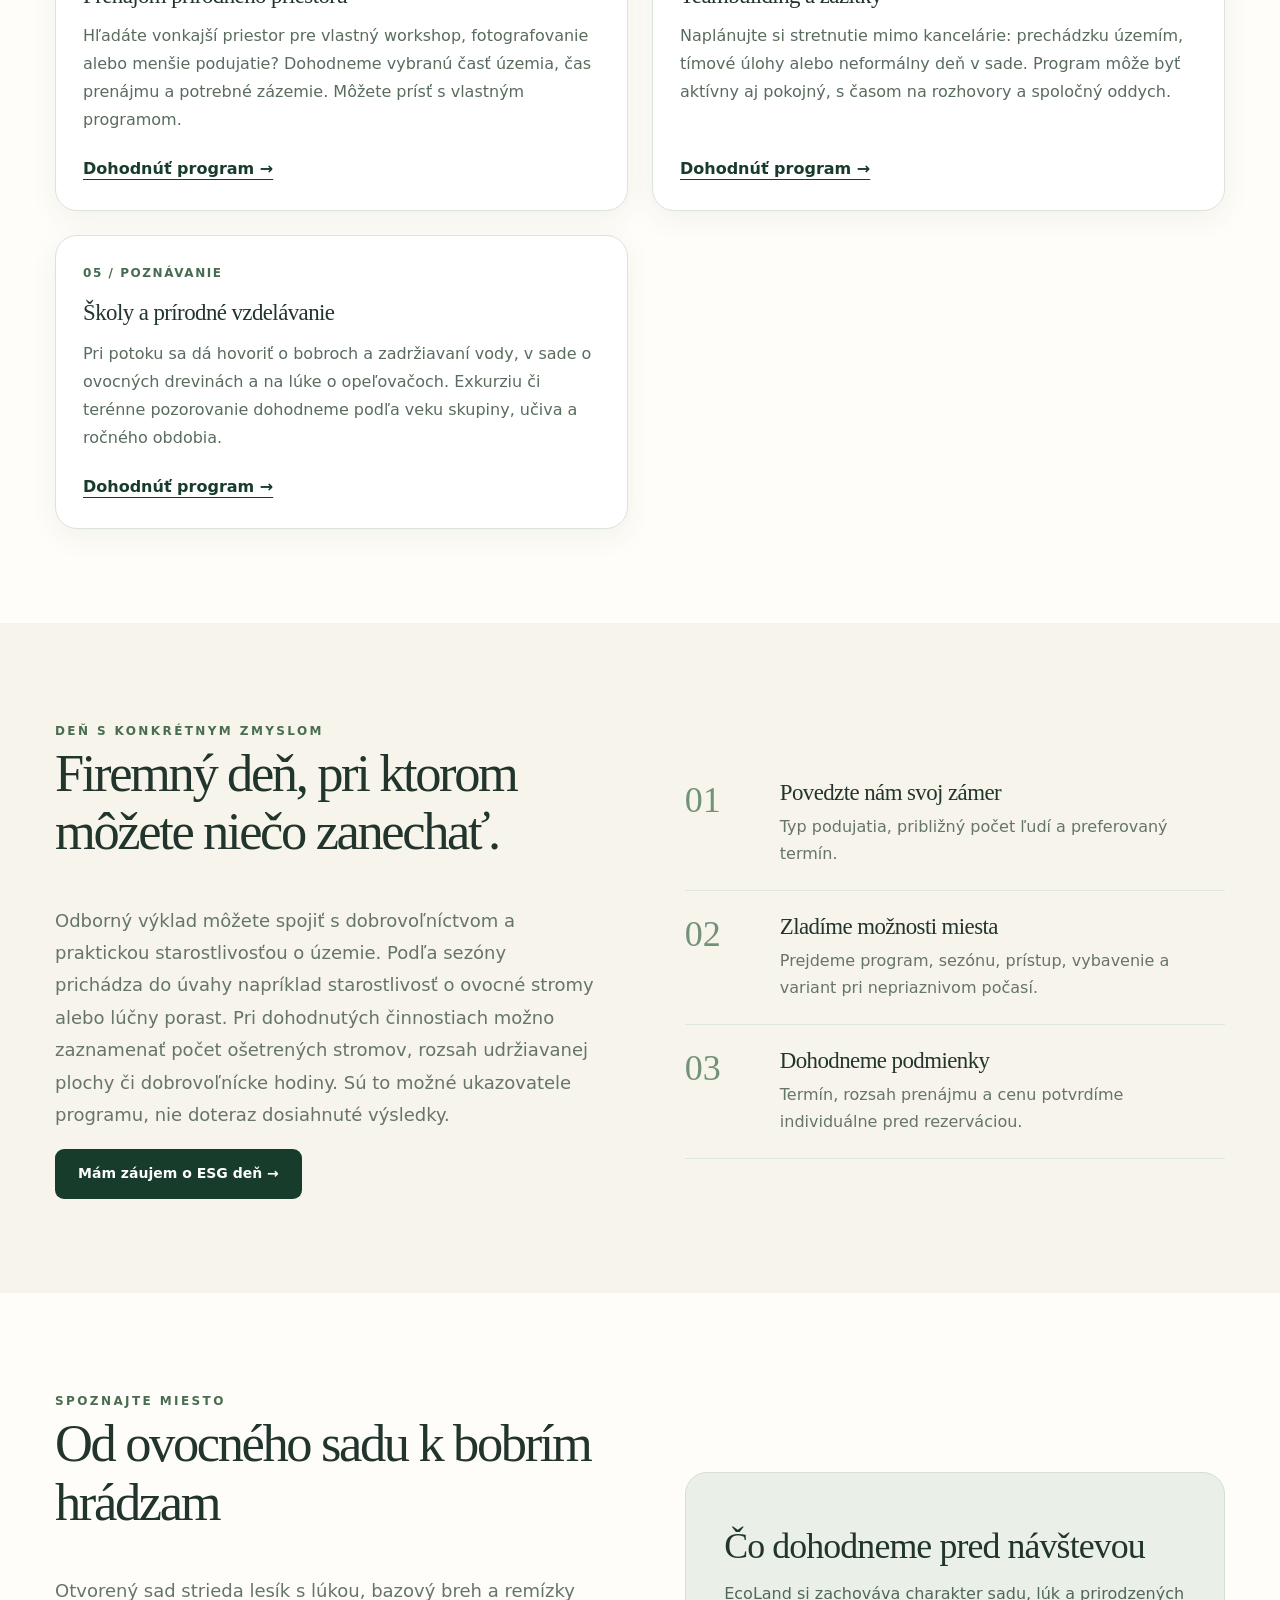
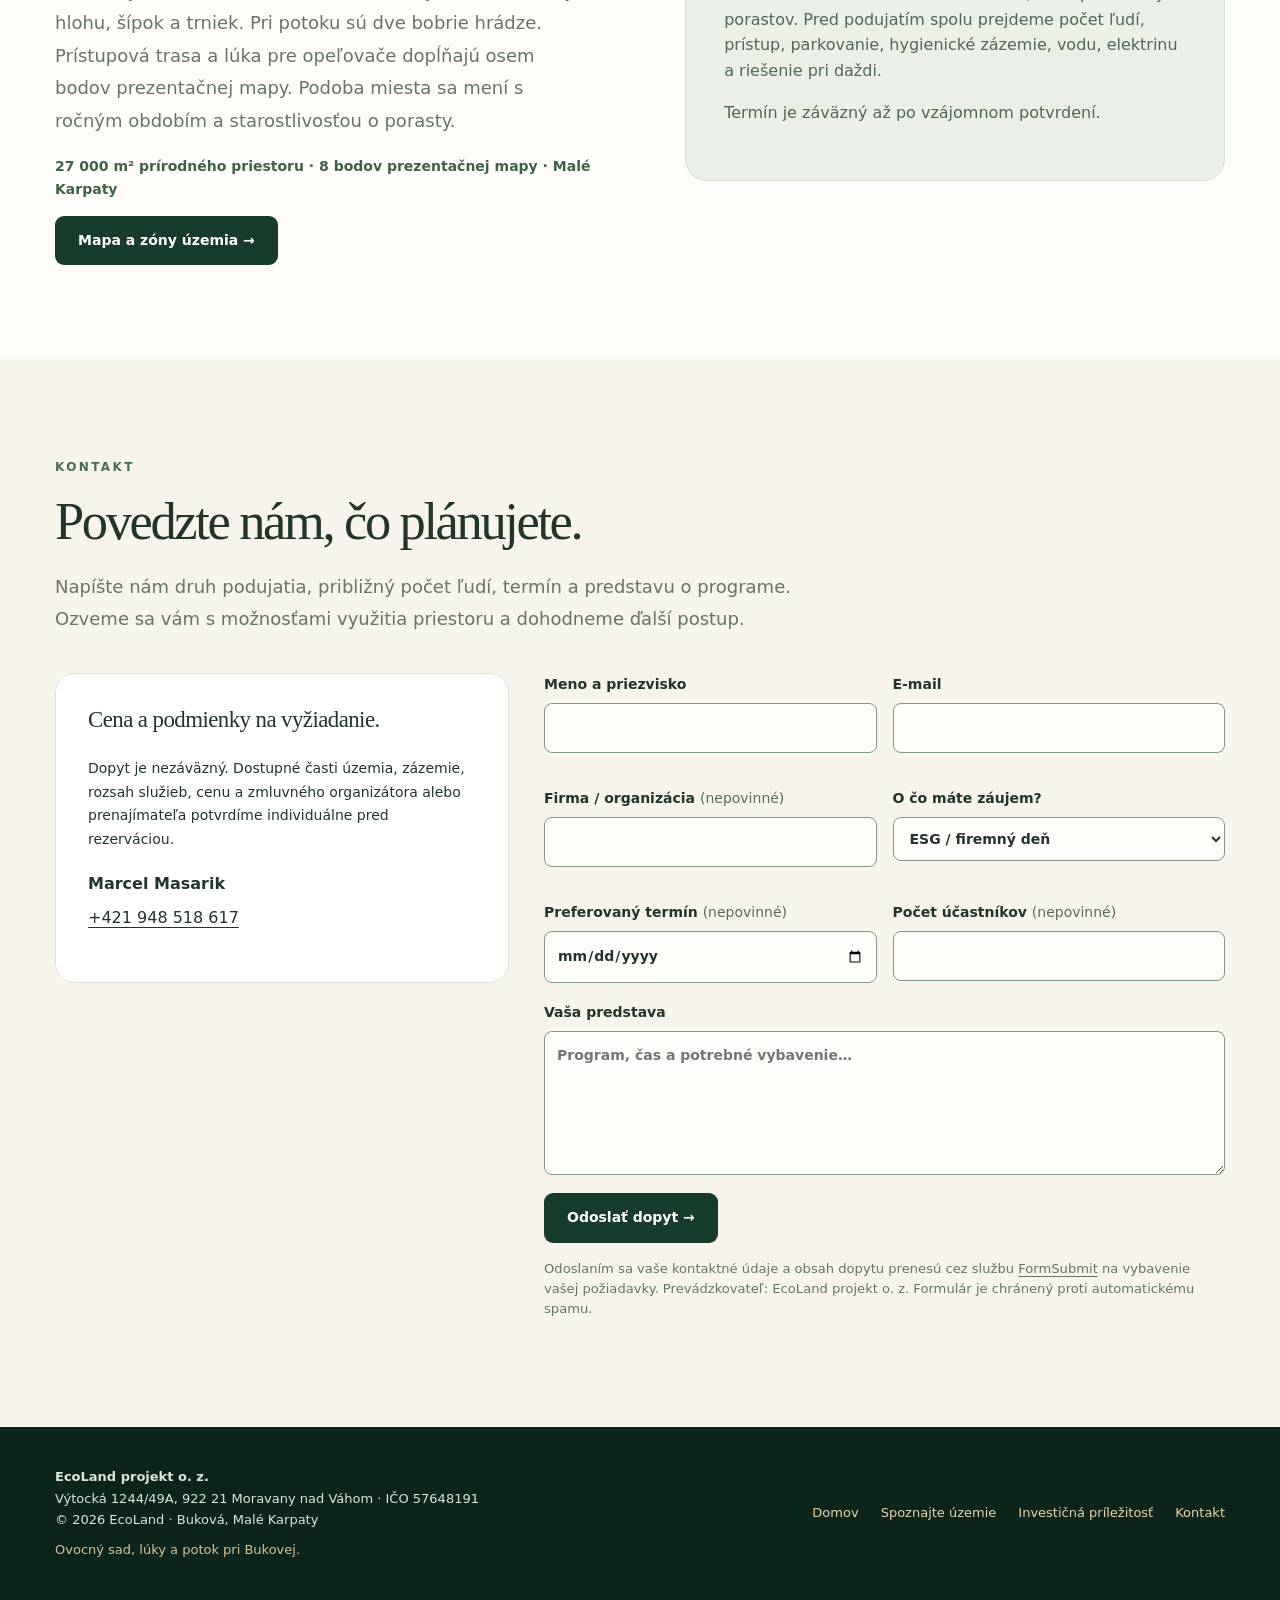
==== commit a280f88e: "Remove new-owner investment callout from homepage" ====
--- a/index.html
+++ b/index.html
@@ -14,5 +14,5 @@
 <section class="section light"><div class="container"><div class="section-intro"><span class="eyebrow">Program v EcoLande</span><h2>Čo tu môžete podniknúť</h2><p class="lead">Sad, otvorená lúka aj breh potoka sa hodia na rozdielne aktivity. Vyberte si zameranie svojho dňa; jeho rozsah, kapacitu a potrebné vybavenie dohodneme vopred.</p></div><div class="grid2 activities"><article class="card"><span class="num">01 / VÝSADBA</span><h3>Podporte výsadbu ovocného sadu</h3><p>Podporte výsadbu pôvodných ovocných stromov, či už ako firma alebo jednotlivec, a podporte tým zachovanie pôvodných druhov v Malých Karpatoch.</p><p>Program pre firemné akcie s výsadbou stromov vám naplánujeme ako nezabudnuteľný teambuilding.</p><a class="activity-link" href="index.html?zaujem=esg#kontakt">Dohodnúť výsadbu →</a></article><article class="card"><span class="num">02 / FIRMY</span><h3>Firemné a ESG dni</h3><p>Zapojte tím do sezónnej starostlivosti o sad alebo lúku pre opeľovače. Praktickú činnosť možno doplniť odborným workshopom o vode, drevinách a živote v krajine. Náplň vyberieme podľa aktuálnych potrieb územia.</p><a class="activity-link" href="index.html?zaujem=esg#kontakt">Dohodnúť program →</a></article><article class="card"><span class="num">03 / VÁŠ PROGRAM</span><h3>Prenájom prírodného priestoru</h3><p>Hľadáte vonkajší priestor pre vlastný workshop, fotografovanie alebo menšie podujatie? Dohodneme vybranú časť územia, čas prenájmu a potrebné zázemie. Môžete prísť s vlastným programom.</p><a class="activity-link" href="index.html?zaujem=prenajom#kontakt">Dohodnúť program →</a></article><article class="card"><span class="num">04 / SPOLOČNÝ ZÁŽITOK</span><h3>Teambuilding a zážitky</h3><p>Naplánujte si stretnutie mimo kancelárie: prechádzku územím, tímové úlohy alebo neformálny deň v sade. Program môže byť aktívny aj pokojný, s časom na rozhovory a spoločný oddych.</p><a class="activity-link" href="index.html?zaujem=tim#kontakt">Dohodnúť program →</a></article><article class="card"><span class="num">05 / POZNÁVANIE</span><h3>Školy a prírodné vzdelávanie</h3><p>Pri potoku sa dá hovoriť o bobroch a zadržiavaní vody, v sade o ovocných drevinách a na lúke o opeľovačoch. Exkurziu či terénne pozorovanie dohodneme podľa veku skupiny, učiva a ročného obdobia.</p><a class="activity-link" href="index.html?zaujem=vzdelavanie#kontakt">Dohodnúť program →</a></article></div></div></section><section class="section "><div class="container"><div class="split"><div><span class="eyebrow">Deň s konkrétnym zmyslom</span><h2>Firemný deň, pri ktorom môžete niečo zanechať.</h2><p class="lead">Odborný výklad môžete spojiť s dobrovoľníctvom a praktickou starostlivosťou o územie. Podľa sezóny prichádza do úvahy napríklad starostlivosť o ovocné stromy alebo lúčny porast. Pri dohodnutých činnostiach možno zaznamenať počet ošetrených stromov, rozsah udržiavanej plochy či dobrovoľnícke hodiny. Sú to možné ukazovatele programu, nie doteraz dosiahnuté výsledky.</p><a class="btn btn-dark" href="index.html?zaujem=esg#kontakt">Mám záujem o ESG deň →</a></div><div><div class="phase"><span class="phase-num">01</span><div><h3>Povedzte nám svoj zámer</h3><p>Typ podujatia, približný počet ľudí a preferovaný termín.</p></div></div><div class="phase"><span class="phase-num">02</span><div><h3>Zladíme možnosti miesta</h3><p>Prejdeme program, sezónu, prístup, vybavenie a variant pri nepriaznivom počasí.</p></div></div><div class="phase"><span class="phase-num">03</span><div><h3>Dohodneme podmienky</h3><p>Termín, rozsah prenájmu a cenu potvrdíme individuálne pred rezerváciou.</p></div></div></div></div></div></section>
 <section class="section light"><div class="container"><div class="split"><div><span class="eyebrow">Spoznajte miesto</span><h2>Od ovocného sadu k bobrím hrádzam</h2><p class="lead">Otvorený sad strieda lesík s lúkou, bazový breh a remízky hlohu, šípok a trniek. Pri potoku sú dve bobrie hrádze. Prístupová trasa a lúka pre opeľovače dopĺňajú osem bodov prezentačnej mapy. Podoba miesta sa mení s ročným obdobím a starostlivosťou o porasty.</p><p class="landscape-facts">27 000 m² prírodného priestoru · 8 bodov prezentačnej mapy · Malé Karpaty</p><a class="btn btn-dark" href="bukova.html#mapa">Mapa a zóny územia →</a></div><aside class="map-link-panel"><h3>Čo dohodneme pred návštevou</h3><p>EcoLand si zachováva charakter sadu, lúk a prirodzených porastov. Pred podujatím spolu prejdeme počet ľudí, prístup, parkovanie, hygienické zázemie, vodu, elektrinu a riešenie pri daždi.</p><p>Termín je záväzný až po vzájomnom potvrdení.</p></aside></div></div></section>
 <section class="section " id="kontakt"><div class="container"><div class="section-intro"><span class="eyebrow">Kontakt</span><h2>Povedzte nám, čo plánujete.</h2><p class="lead">Napíšte nám druh podujatia, približný počet ľudí, termín a predstavu o programe. Ozveme sa vám s možnosťami využitia priestoru a dohodneme ďalší postup.</p></div><div class="contact-layout"><div class="contact-panel"><h3>Cena a podmienky na vyžiadanie.</h3><p>Dopyt je nezáväzný. Dostupné časti územia, zázemie, rozsah služieb, cenu a zmluvného organizátora alebo prenajímateľa potvrdíme individuálne pred rezerváciou.</p><ul class="contact-list"><li><strong>Marcel Masarik</strong></li><li><a href="tel:+421948518617">+421 948 518 617</a></li></ul><noscript><p>Formulár funguje aj bez JavaScriptu. V prípade problémov použite e-mail alebo telefón.</p></noscript></div><form id="contact-form" action="https://formsubmit.co/artbetonsk@gmail.com" method="POST" accept-charset="UTF-8"><input type="hidden" name="_subject" value="EcoLand Buková – nový dopyt z webu"><input type="hidden" name="_template" value="table"><input type="hidden" name="_next" id="form-next" value="https://eco-land.sk/dakujeme.html"><input type="hidden" name="_url" id="form-url" value="https://eco-land.sk/"><div class="form-bot-field" aria-hidden="true" style="position:absolute;left:-10000px;top:auto;width:1px;height:1px;overflow:hidden;clip-path:inset(50%);white-space:nowrap;opacity:0;pointer-events:none;"><label>Nechajte prázdne<input type="text" name="_honey" tabindex="-1" autocomplete="off"></label></div><div class="form-grid"><label>Meno a priezvisko<input name="name" autocomplete="name" maxlength="100" required></label><label>E-mail<input type="email" name="email" autocomplete="email" maxlength="150" required></label><label>Firma / organizácia <span>(nepovinné)</span><input name="company" autocomplete="organization" maxlength="150"></label><label>O čo máte záujem?<select name="interest"><option>ESG / firemný deň</option><option>Prenájom priestoru</option><option>Teambuilding a zážitky</option><option>Workshop / vzdelávanie</option><option>Iné podujatie</option><option>Obhliadka a kúpa územia</option><option>Iná spolupráca</option></select></label><label>Preferovaný termín <span>(nepovinné)</span><input name="date" type="date"></label><label>Počet účastníkov <span>(nepovinné)</span><input name="people" type="number" min="1" max="10000" inputmode="numeric"></label></div><label>Vaša predstava<textarea name="message" rows="5" maxlength="2500" required placeholder="Program, čas a potrebné vybavenie…"></textarea></label><button class="btn btn-dark" type="submit">Odoslať dopyt →</button><p class="legal" id="form-privacy">Odoslaním sa vaše kontaktné údaje a obsah dopytu prenesú cez službu <a href="https://formsubmit.co/privacy.pdf" target="_blank" rel="noopener noreferrer">FormSubmit</a> na vybavenie vašej požiadavky. Prevádzkovateľ: EcoLand projekt o. z. Formulár je chránený proti automatickému spamu.</p></form></div></div></section>
-<section class="cta"><div class="container cta-inner"><div><h2>EcoLand Buková hľadá nového majiteľa.</h2><p>Celý pozemkový celok s výmerou <strong>27 000 m² je na predaj za 150 000 €.</strong> Hodnotou projektovej prípravy sú podľa údajov vlastníka dva povolené A-frame senníky 6 × 4 m a jeden povolený tiny house. Ide o povolené objekty v rámci prípravy projektu; ponuka ich neuvádza ako hotové stavby ani senníky ako objekty schválené na ubytovanie.</p></div><a class="btn" href="investicia.html">Pozrieť investičnú ponuku →</a></div></section></main>
+</main>
 <footer class="footer"><div class="container footer-inner"><div><strong>EcoLand projekt o. z.</strong><div>Výtocká 1244/49A, 922 21 Moravany nad Váhom · IČO 57648191</div><div>© 2026 EcoLand · Buková, Malé Karpaty</div><div class="brand-thought">Ovocný sad, lúky a potok pri Bukovej.</div></div><nav class="foot-links" aria-label="Navigácia v päte"><a href="index.html" aria-current="page">Domov</a><a href="bukova.html">Spoznajte územie</a><a href="investicia.html">Investičná príležitosť</a><a href="index.html#kontakt">Kontakt</a></nav></div></footer></body></html>
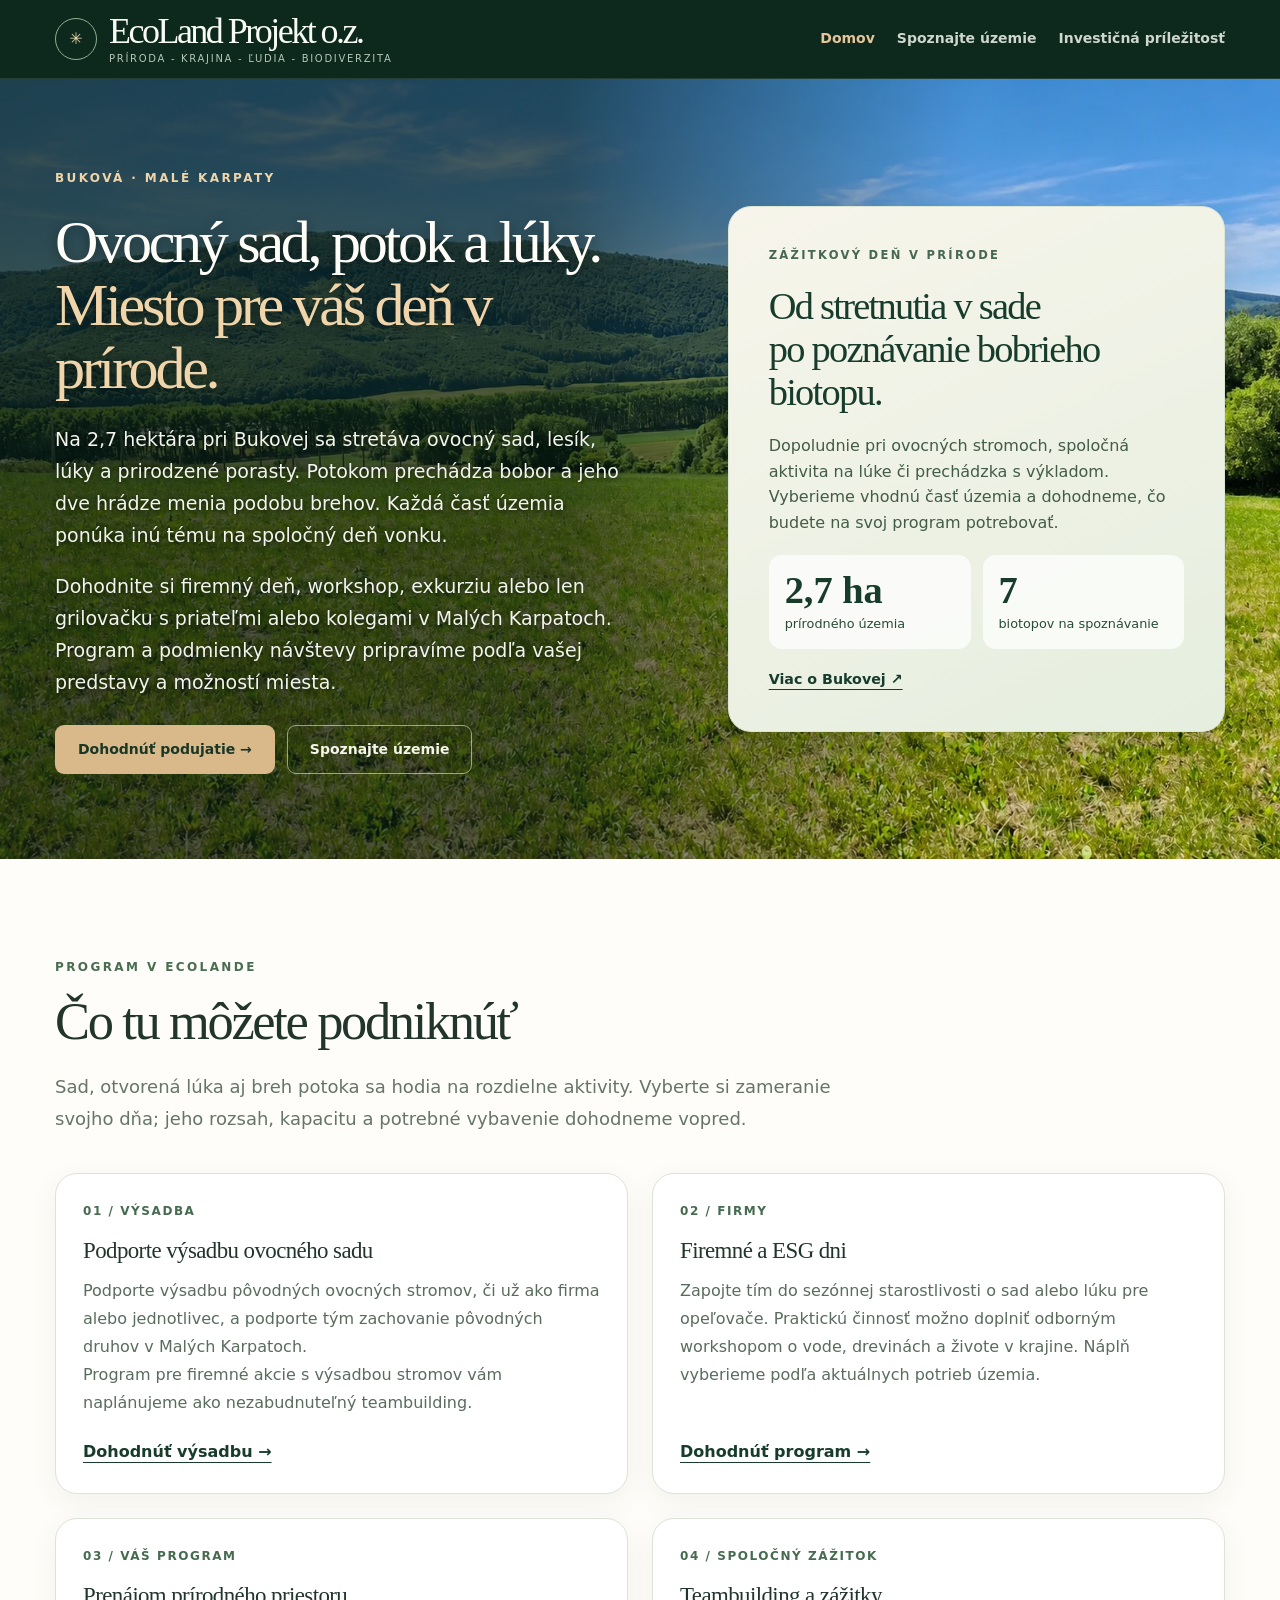
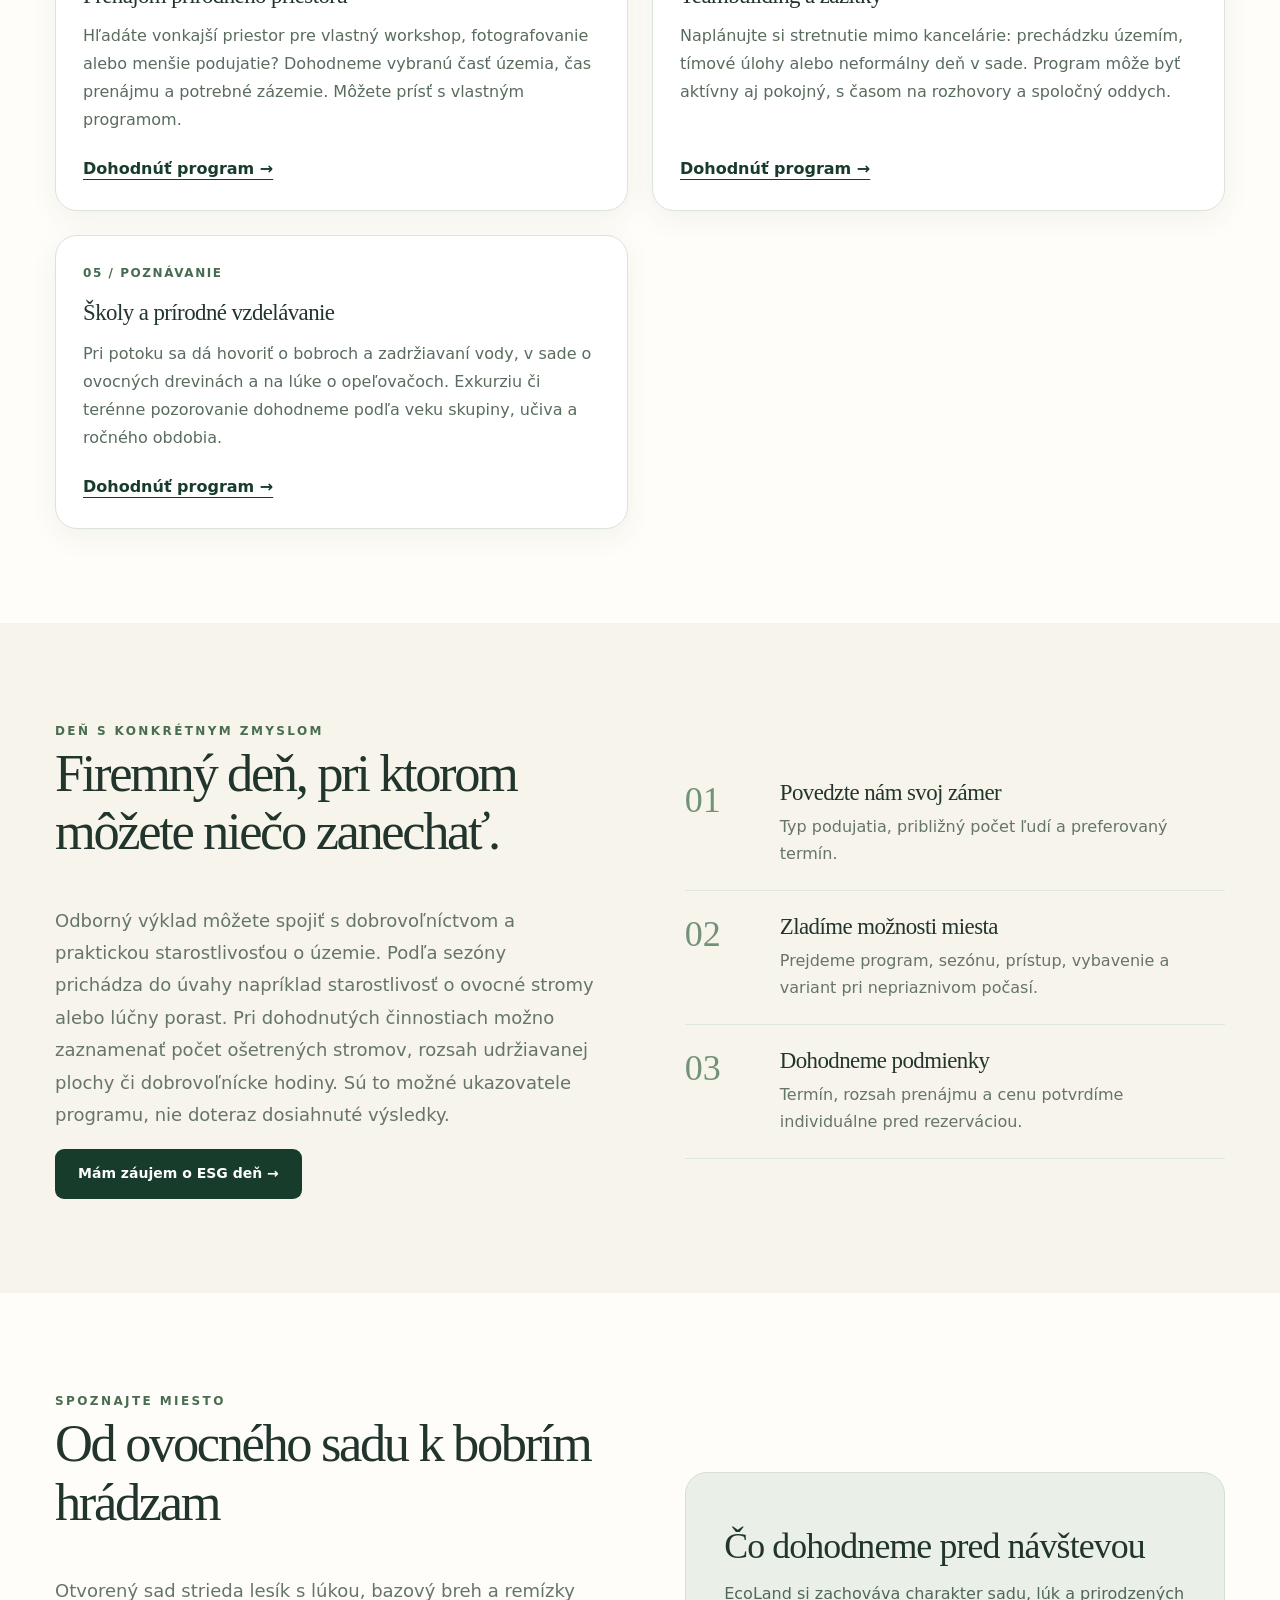
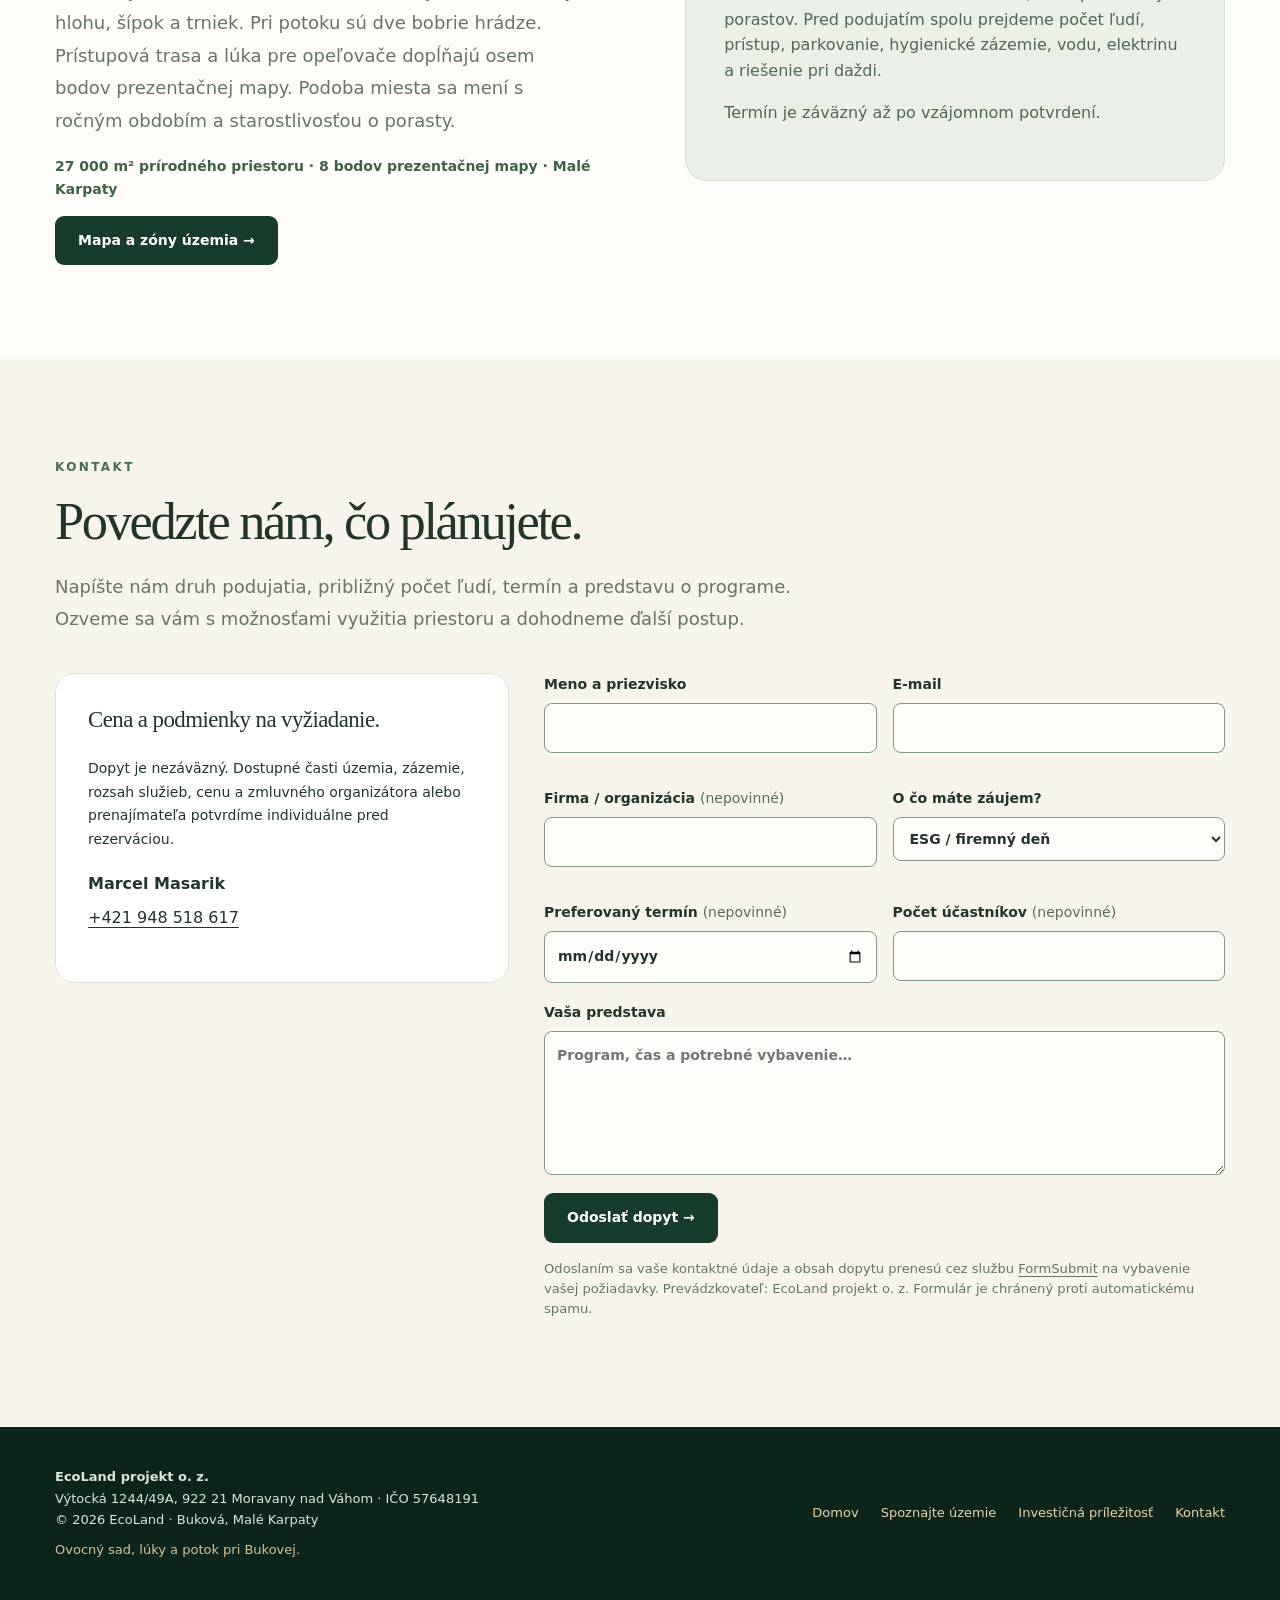
==== commit 0f975446: "Update association name and biodiversity tagline across all page headers" ====
--- a/index.html
+++ b/index.html
@@ -5,10 +5,10 @@
 <meta name="description" content="EcoLand Buková: 2,7 ha prírody pre komorné eventy, prenájom priestoru a firemné ESG dni. Spoznajte územie a pošlite nám svoj zámer."><link rel="canonical" href="https://eco-land.sk/index.html">
 <meta property="og:locale" content="sk_SK"><meta property="og:type" content="website"><meta property="og:site_name" content="EcoLand Buková">
 <meta property="og:title" content="EcoLand Buková | Eventy, prenájom priestoru a ESG dni"><meta property="og:description" content="EcoLand Buková: 2,7 ha prírody pre komorné eventy, prenájom priestoru a firemné ESG dni. Spoznajte územie a pošlite nám svoj zámer."><meta property="og:url" content="https://eco-land.sk/index.html"><meta property="og:image" content="https://eco-land.sk/assets/mapa-ecoland-bukova.webp"><meta property="og:image:alt" content="Prezentačná mapa EcoLand Buková s ôsmimi bodmi">
-<link rel="icon" type="image/svg+xml" href="assets/logo.svg"><link rel="stylesheet" href="assets/style.css?v=20261026-4"><script src="assets/contact.js?v=20261026-3" defer></script>
+<link rel="icon" type="image/svg+xml" href="assets/logo.svg"><link rel="stylesheet" href="assets/style.css?v=20261027-brand"><script src="assets/contact.js?v=20261026-3" defer></script>
 <link rel="stylesheet" href="assets/hero-landscape.css?v=20261026-1">
 </head><body><a class="skip" href="#obsah">Preskočiť na obsah</a>
-<header class="site-header"><div class="container header-inner"><a class="brand" href="index.html" aria-label="EcoLand – domov"><span class="mark" aria-hidden="true">✳</span><span><strong>EcoLand</strong><small>Príroda · Krajina · Ľudia</small></span></a><nav class="desktop-nav" aria-label="Hlavná navigácia"><a href="index.html" aria-current="page">Domov</a><a href="bukova.html">Spoznajte územie</a><a href="investicia.html">Investičná príležitosť</a></nav><details class="mobile-nav"><summary>☰ Menu</summary><nav aria-label="Mobilná navigácia"><a href="index.html" aria-current="page">Domov</a><a href="bukova.html">Spoznajte územie</a><a href="investicia.html">Investičná príležitosť</a></nav></details></div></header>
+<header class="site-header"><div class="container header-inner"><a class="brand" href="index.html" aria-label="EcoLand Projekt o.z. – domov"><span class="mark" aria-hidden="true">✳</span><span><strong>EcoLand <span class="brand-extension">Projekt o.z.</span></strong><small>príroda - krajina - ľudia - biodiverzita</small></span></a><nav class="desktop-nav" aria-label="Hlavná navigácia"><a href="index.html" aria-current="page">Domov</a><a href="bukova.html">Spoznajte územie</a><a href="investicia.html">Investičná príležitosť</a></nav><details class="mobile-nav"><summary>☰ Menu</summary><nav aria-label="Mobilná navigácia"><a href="index.html" aria-current="page">Domov</a><a href="bukova.html">Spoznajte územie</a><a href="investicia.html">Investičná príležitosť</a></nav></details></div></header>
 <main id="obsah">
 <section class="hero hero-landscape"><img class="hero-landscape-photo" src="assets/bukova-krajina-web.webp" alt="" width="1672" height="941" fetchpriority="high" decoding="async"><div class="container hero-inner"><div><span class="hero-tag">Buková · Malé Karpaty</span><h1>Ovocný sad, potok a lúky. <em>Miesto pre váš deň v prírode.</em></h1><p>Na 2,7 hektára pri Bukovej sa stretáva ovocný sad, lesík, lúky a prirodzené porasty. Potokom prechádza bobor a jeho dve hrádze menia podobu brehov. Každá časť územia ponúka inú tému na spoločný deň vonku.</p><p>Dohodnite si firemný deň, workshop, exkurziu alebo len grilovačku s priateľmi alebo kolegami v Malých Karpatoch. Program a podmienky návštevy pripravíme podľa vašej predstavy a možností miesta.</p><div class="buttons"><a class="btn" href="#kontakt">Dohodnúť podujatie →</a><a class="btn btn-outline" href="bukova.html">Spoznajte územie</a></div></div><aside class="eco-panel"><span class="eyebrow">Zážitkový deň v prírode</span><h2>Od stretnutia v sade<br>po poznávanie bobrieho biotopu.</h2><p>Dopoludnie pri ovocných stromoch, spoločná aktivita na lúke či prechádzka s výkladom. Vyberieme vhodnú časť územia a dohodneme, čo budete na svoj program potrebovať.</p><div class="eco-panel-stats"><div><strong>2,7 ha</strong><small>prírodného územia</small></div><div><strong>7</strong><small>biotopov na spoznávanie</small></div></div><a href="bukova.html">Viac o Bukovej ↗</a></aside></div></section>
 <section class="section light"><div class="container"><div class="section-intro"><span class="eyebrow">Program v EcoLande</span><h2>Čo tu môžete podniknúť</h2><p class="lead">Sad, otvorená lúka aj breh potoka sa hodia na rozdielne aktivity. Vyberte si zameranie svojho dňa; jeho rozsah, kapacitu a potrebné vybavenie dohodneme vopred.</p></div><div class="grid2 activities"><article class="card"><span class="num">01 / VÝSADBA</span><h3>Podporte výsadbu ovocného sadu</h3><p>Podporte výsadbu pôvodných ovocných stromov, či už ako firma alebo jednotlivec, a podporte tým zachovanie pôvodných druhov v Malých Karpatoch.</p><p>Program pre firemné akcie s výsadbou stromov vám naplánujeme ako nezabudnuteľný teambuilding.</p><a class="activity-link" href="index.html?zaujem=esg#kontakt">Dohodnúť výsadbu →</a></article><article class="card"><span class="num">02 / FIRMY</span><h3>Firemné a ESG dni</h3><p>Zapojte tím do sezónnej starostlivosti o sad alebo lúku pre opeľovače. Praktickú činnosť možno doplniť odborným workshopom o vode, drevinách a živote v krajine. Náplň vyberieme podľa aktuálnych potrieb územia.</p><a class="activity-link" href="index.html?zaujem=esg#kontakt">Dohodnúť program →</a></article><article class="card"><span class="num">03 / VÁŠ PROGRAM</span><h3>Prenájom prírodného priestoru</h3><p>Hľadáte vonkajší priestor pre vlastný workshop, fotografovanie alebo menšie podujatie? Dohodneme vybranú časť územia, čas prenájmu a potrebné zázemie. Môžete prísť s vlastným programom.</p><a class="activity-link" href="index.html?zaujem=prenajom#kontakt">Dohodnúť program →</a></article><article class="card"><span class="num">04 / SPOLOČNÝ ZÁŽITOK</span><h3>Teambuilding a zážitky</h3><p>Naplánujte si stretnutie mimo kancelárie: prechádzku územím, tímové úlohy alebo neformálny deň v sade. Program môže byť aktívny aj pokojný, s časom na rozhovory a spoločný oddych.</p><a class="activity-link" href="index.html?zaujem=tim#kontakt">Dohodnúť program →</a></article><article class="card"><span class="num">05 / POZNÁVANIE</span><h3>Školy a prírodné vzdelávanie</h3><p>Pri potoku sa dá hovoriť o bobroch a zadržiavaní vody, v sade o ovocných drevinách a na lúke o opeľovačoch. Exkurziu či terénne pozorovanie dohodneme podľa veku skupiny, učiva a ročného obdobia.</p><a class="activity-link" href="index.html?zaujem=vzdelavanie#kontakt">Dohodnúť program →</a></article></div></div></section><section class="section "><div class="container"><div class="split"><div><span class="eyebrow">Deň s konkrétnym zmyslom</span><h2>Firemný deň, pri ktorom môžete niečo zanechať.</h2><p class="lead">Odborný výklad môžete spojiť s dobrovoľníctvom a praktickou starostlivosťou o územie. Podľa sezóny prichádza do úvahy napríklad starostlivosť o ovocné stromy alebo lúčny porast. Pri dohodnutých činnostiach možno zaznamenať počet ošetrených stromov, rozsah udržiavanej plochy či dobrovoľnícke hodiny. Sú to možné ukazovatele programu, nie doteraz dosiahnuté výsledky.</p><a class="btn btn-dark" href="index.html?zaujem=esg#kontakt">Mám záujem o ESG deň →</a></div><div><div class="phase"><span class="phase-num">01</span><div><h3>Povedzte nám svoj zámer</h3><p>Typ podujatia, približný počet ľudí a preferovaný termín.</p></div></div><div class="phase"><span class="phase-num">02</span><div><h3>Zladíme možnosti miesta</h3><p>Prejdeme program, sezónu, prístup, vybavenie a variant pri nepriaznivom počasí.</p></div></div><div class="phase"><span class="phase-num">03</span><div><h3>Dohodneme podmienky</h3><p>Termín, rozsah prenájmu a cenu potvrdíme individuálne pred rezerváciou.</p></div></div></div></div></div></section>
--- a/assets/style.css
+++ b/assets/style.css
@@ -28,3 +28,17 @@
 /* Čitateľnosť dlhších textov a prístupné ovládanie. */
 .card p{line-height:1.75}.card p:last-child{margin-bottom:0}.hero .hero-inner h1{font-size:clamp(2.6rem,4.7vw,4.8rem)}.hero .eco-panel h2{font-size:clamp(1.9rem,3vw,2.7rem)}.cta p{max-width:760px;margin-top:20px}.page-intro p{max-width:760px}.page-intro h1{max-width:1000px}.hero .eyebrow{color:#d9bd91}.hero .eco-panel .eyebrow{color:#476752}.zone-links a:focus-visible{outline-offset:3px}.hero .eco-panel-stats small{color:#284b34}
 @media(max-width:760px){.hero .hero-inner h1{font-size:clamp(38px,9.5vw,61px)}.hero-stats span{min-width:0}.cta .btn{white-space:normal;text-align:center}.card h3{overflow-wrap:break-word}}
+
+/* Full association name in the existing brand typography. */
+.brand strong{display:block;white-space:nowrap}
+.brand small{line-height:1.5}
+@media(max-width:980px){.desktop-nav{display:none}.mobile-nav{display:block}}
+@media(max-width:600px){
+.header-inner{gap:12px;padding-block:10px}
+.brand{gap:8px;min-width:0}
+.brand .mark{width:34px;height:34px;flex-shrink:0}
+.brand strong{font-size:28px;line-height:1.06}
+.brand-extension{display:block;font-size:.8em;letter-spacing:-.04em}
+.brand small{max-width:160px;font-size:8px;letter-spacing:.08em;margin-top:5px}
+.mobile-nav{flex-shrink:0}
+}
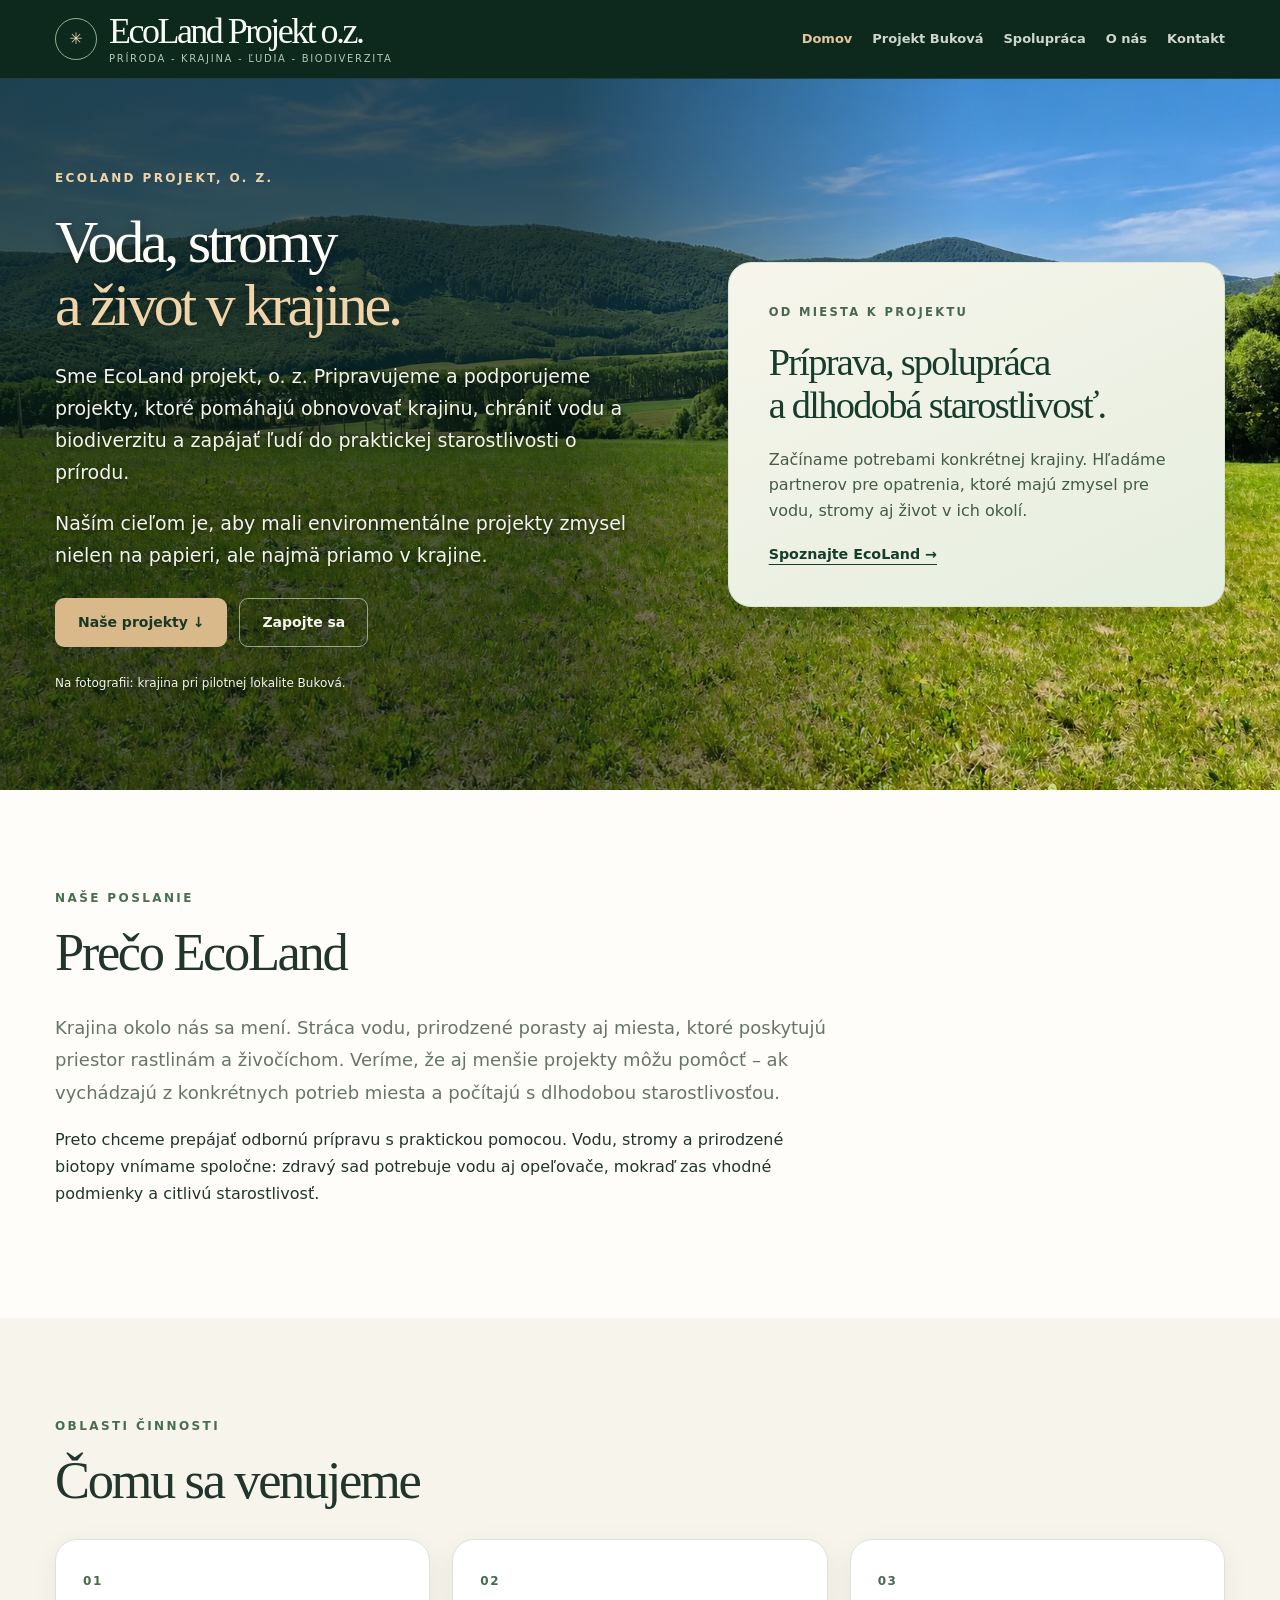
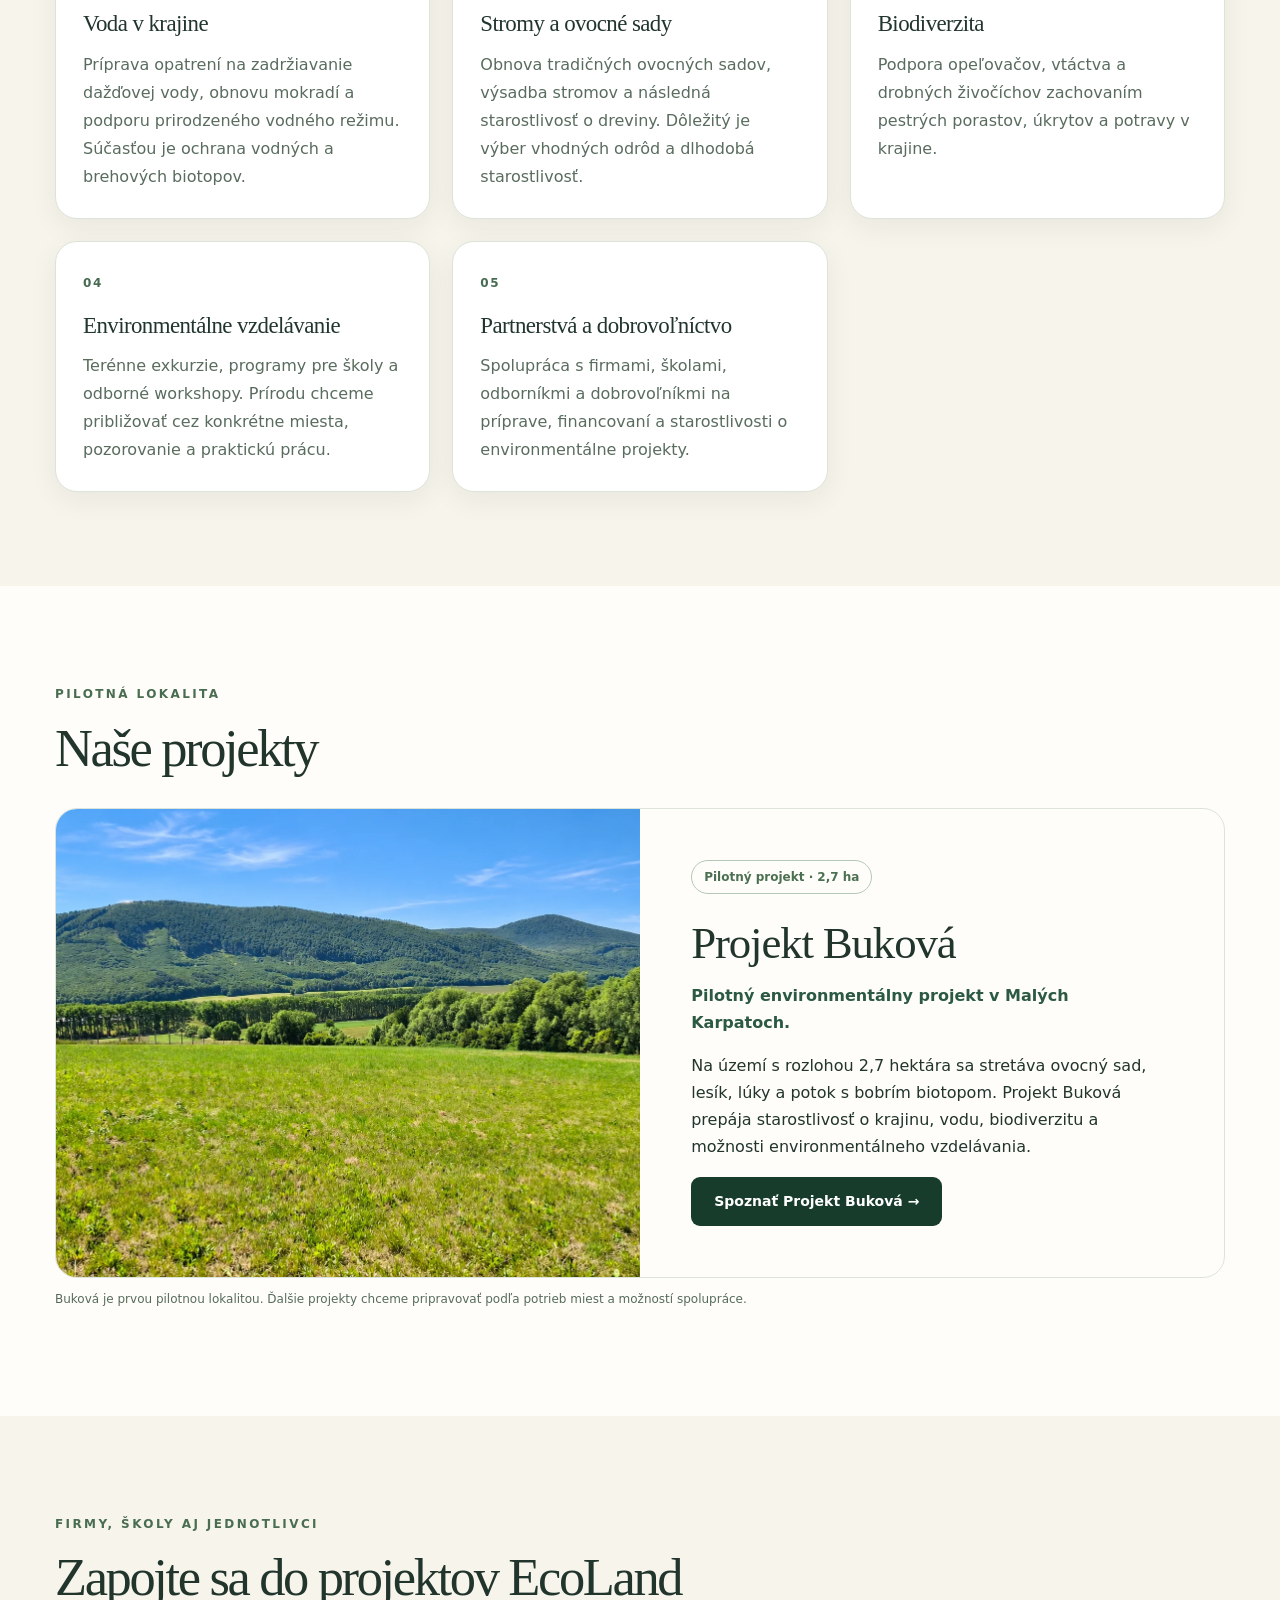
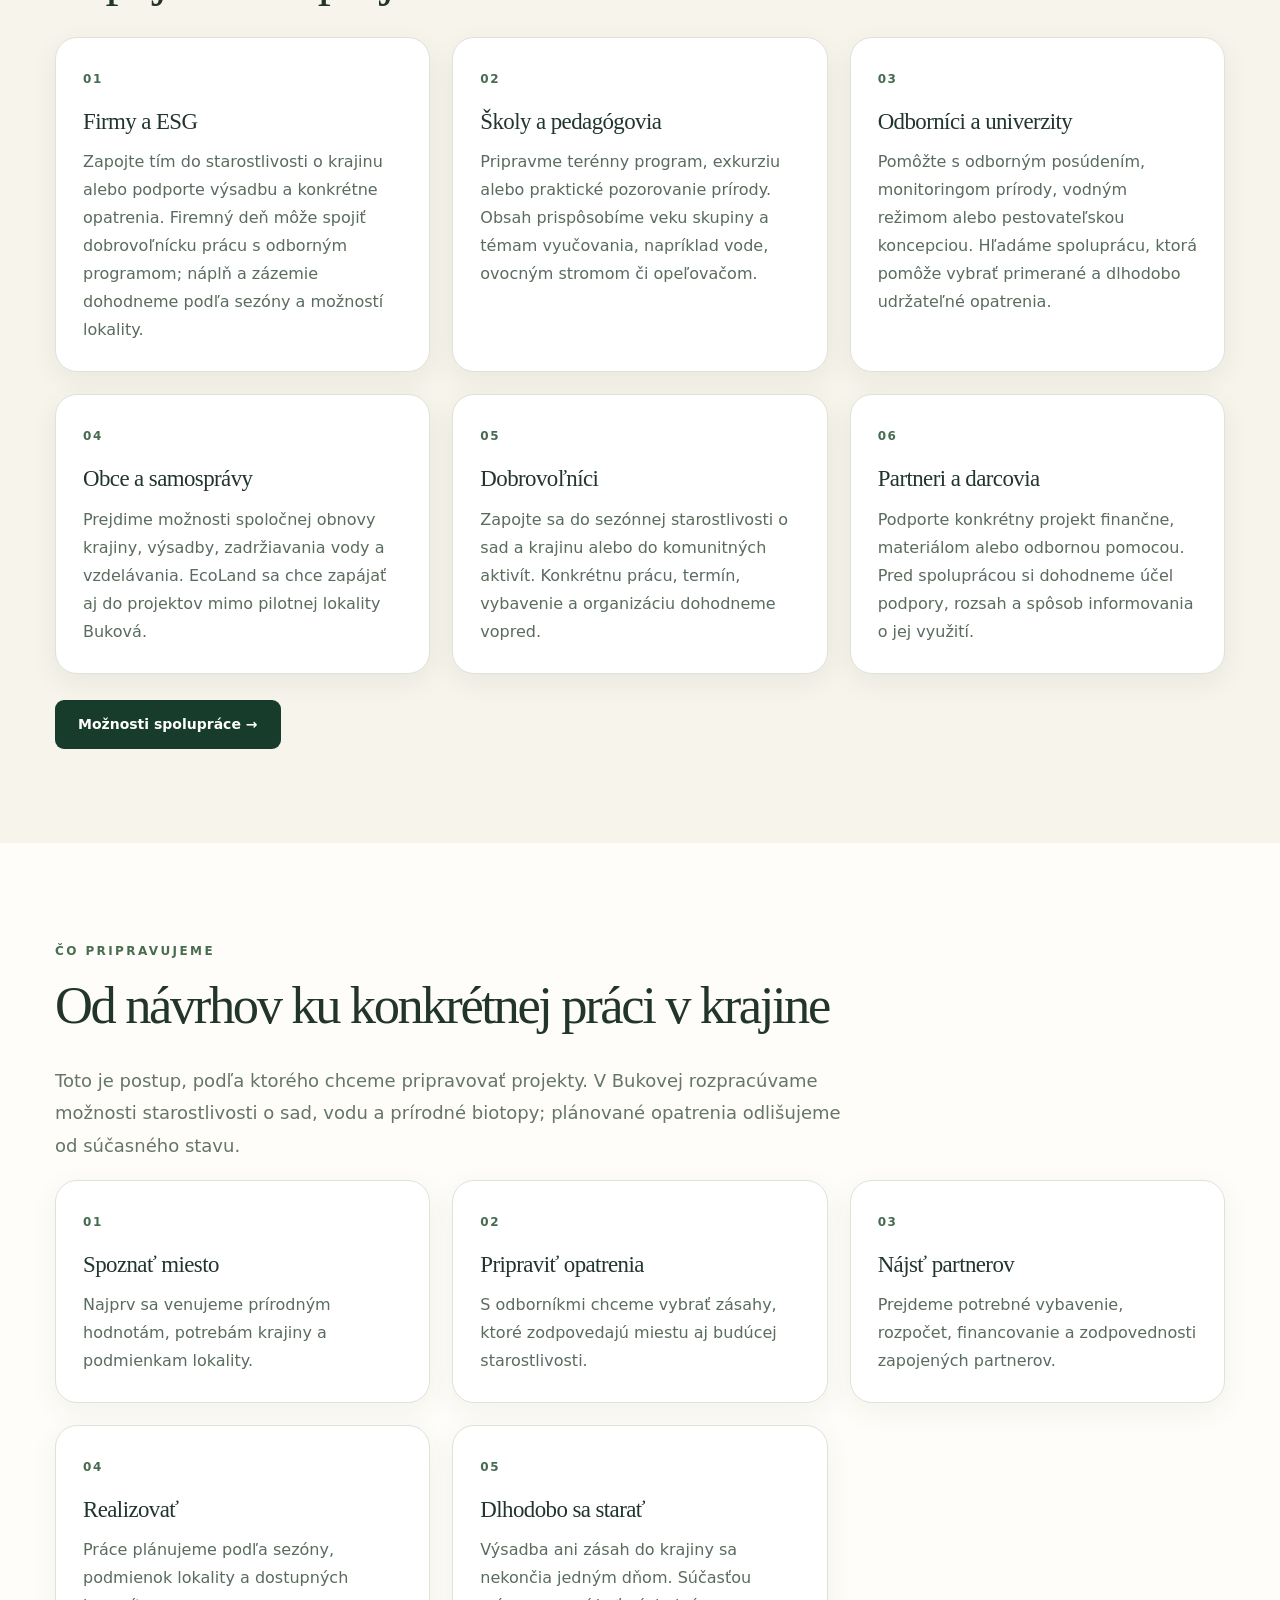
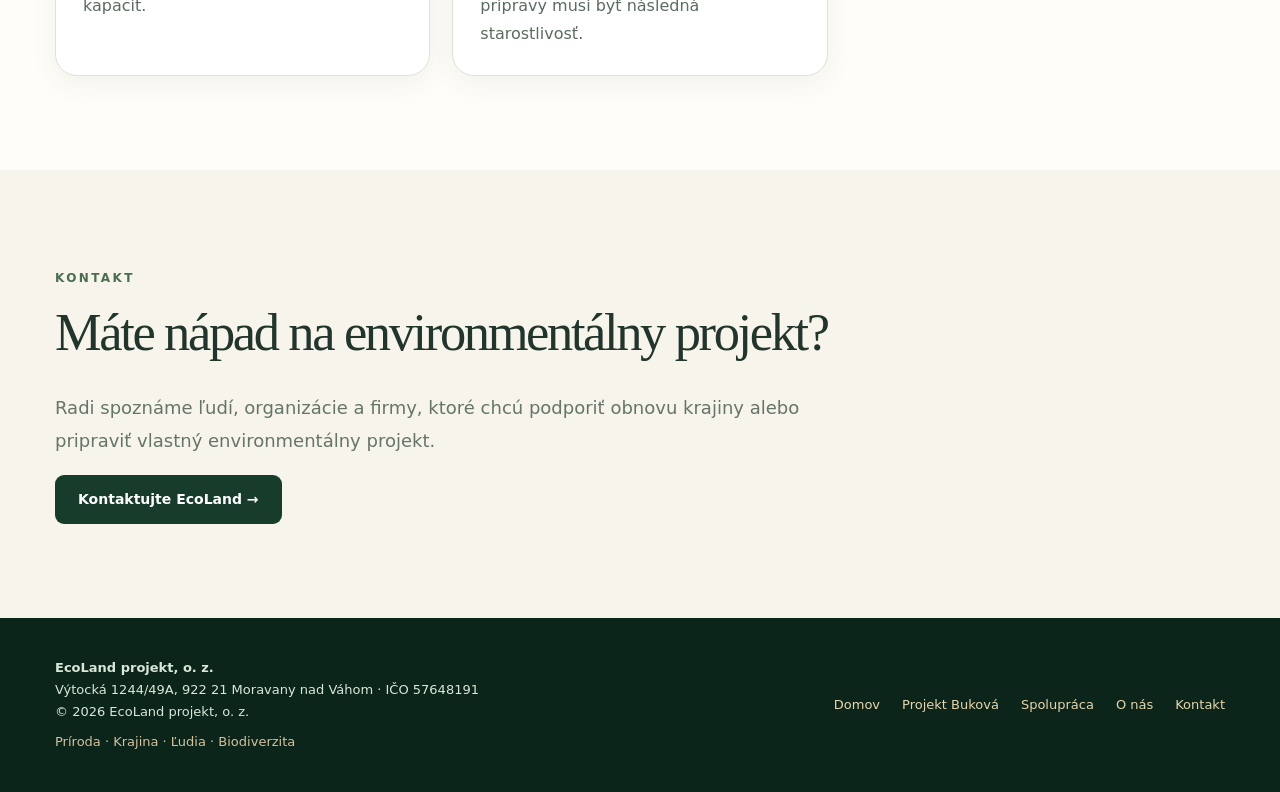
==== commit fbfed567: "Rebuild EcoLand around association mission, pilot project and partnerships" ====
--- a/index.html
+++ b/index.html
@@ -1,18 +1 @@
-<!doctype html>
-<html lang="sk"><head>
-<meta charset="utf-8"><meta name="viewport" content="width=device-width, initial-scale=1">
-<meta name="theme-color" content="#173c2c"><title>EcoLand Buková | Eventy, prenájom priestoru a ESG dni</title>
-<meta name="description" content="EcoLand Buková: 2,7 ha prírody pre komorné eventy, prenájom priestoru a firemné ESG dni. Spoznajte územie a pošlite nám svoj zámer."><link rel="canonical" href="https://eco-land.sk/index.html">
-<meta property="og:locale" content="sk_SK"><meta property="og:type" content="website"><meta property="og:site_name" content="EcoLand Buková">
-<meta property="og:title" content="EcoLand Buková | Eventy, prenájom priestoru a ESG dni"><meta property="og:description" content="EcoLand Buková: 2,7 ha prírody pre komorné eventy, prenájom priestoru a firemné ESG dni. Spoznajte územie a pošlite nám svoj zámer."><meta property="og:url" content="https://eco-land.sk/index.html"><meta property="og:image" content="https://eco-land.sk/assets/mapa-ecoland-bukova.webp"><meta property="og:image:alt" content="Prezentačná mapa EcoLand Buková s ôsmimi bodmi">
-<link rel="icon" type="image/svg+xml" href="assets/logo.svg"><link rel="stylesheet" href="assets/style.css?v=20261027-brand"><script src="assets/contact.js?v=20261026-3" defer></script>
-<link rel="stylesheet" href="assets/hero-landscape.css?v=20261026-1">
-</head><body><a class="skip" href="#obsah">Preskočiť na obsah</a>
-<header class="site-header"><div class="container header-inner"><a class="brand" href="index.html" aria-label="EcoLand Projekt o.z. – domov"><span class="mark" aria-hidden="true">✳</span><span><strong>EcoLand <span class="brand-extension">Projekt o.z.</span></strong><small>príroda - krajina - ľudia - biodiverzita</small></span></a><nav class="desktop-nav" aria-label="Hlavná navigácia"><a href="index.html" aria-current="page">Domov</a><a href="bukova.html">Spoznajte územie</a><a href="investicia.html">Investičná príležitosť</a></nav><details class="mobile-nav"><summary>☰ Menu</summary><nav aria-label="Mobilná navigácia"><a href="index.html" aria-current="page">Domov</a><a href="bukova.html">Spoznajte územie</a><a href="investicia.html">Investičná príležitosť</a></nav></details></div></header>
-<main id="obsah">
-<section class="hero hero-landscape"><img class="hero-landscape-photo" src="assets/bukova-krajina-web.webp" alt="" width="1672" height="941" fetchpriority="high" decoding="async"><div class="container hero-inner"><div><span class="hero-tag">Buková · Malé Karpaty</span><h1>Ovocný sad, potok a lúky. <em>Miesto pre váš deň v prírode.</em></h1><p>Na 2,7 hektára pri Bukovej sa stretáva ovocný sad, lesík, lúky a prirodzené porasty. Potokom prechádza bobor a jeho dve hrádze menia podobu brehov. Každá časť územia ponúka inú tému na spoločný deň vonku.</p><p>Dohodnite si firemný deň, workshop, exkurziu alebo len grilovačku s priateľmi alebo kolegami v Malých Karpatoch. Program a podmienky návštevy pripravíme podľa vašej predstavy a možností miesta.</p><div class="buttons"><a class="btn" href="#kontakt">Dohodnúť podujatie →</a><a class="btn btn-outline" href="bukova.html">Spoznajte územie</a></div></div><aside class="eco-panel"><span class="eyebrow">Zážitkový deň v prírode</span><h2>Od stretnutia v sade<br>po poznávanie bobrieho biotopu.</h2><p>Dopoludnie pri ovocných stromoch, spoločná aktivita na lúke či prechádzka s výkladom. Vyberieme vhodnú časť územia a dohodneme, čo budete na svoj program potrebovať.</p><div class="eco-panel-stats"><div><strong>2,7 ha</strong><small>prírodného územia</small></div><div><strong>7</strong><small>biotopov na spoznávanie</small></div></div><a href="bukova.html">Viac o Bukovej ↗</a></aside></div></section>
-<section class="section light"><div class="container"><div class="section-intro"><span class="eyebrow">Program v EcoLande</span><h2>Čo tu môžete podniknúť</h2><p class="lead">Sad, otvorená lúka aj breh potoka sa hodia na rozdielne aktivity. Vyberte si zameranie svojho dňa; jeho rozsah, kapacitu a potrebné vybavenie dohodneme vopred.</p></div><div class="grid2 activities"><article class="card"><span class="num">01 / VÝSADBA</span><h3>Podporte výsadbu ovocného sadu</h3><p>Podporte výsadbu pôvodných ovocných stromov, či už ako firma alebo jednotlivec, a podporte tým zachovanie pôvodných druhov v Malých Karpatoch.</p><p>Program pre firemné akcie s výsadbou stromov vám naplánujeme ako nezabudnuteľný teambuilding.</p><a class="activity-link" href="index.html?zaujem=esg#kontakt">Dohodnúť výsadbu →</a></article><article class="card"><span class="num">02 / FIRMY</span><h3>Firemné a ESG dni</h3><p>Zapojte tím do sezónnej starostlivosti o sad alebo lúku pre opeľovače. Praktickú činnosť možno doplniť odborným workshopom o vode, drevinách a živote v krajine. Náplň vyberieme podľa aktuálnych potrieb územia.</p><a class="activity-link" href="index.html?zaujem=esg#kontakt">Dohodnúť program →</a></article><article class="card"><span class="num">03 / VÁŠ PROGRAM</span><h3>Prenájom prírodného priestoru</h3><p>Hľadáte vonkajší priestor pre vlastný workshop, fotografovanie alebo menšie podujatie? Dohodneme vybranú časť územia, čas prenájmu a potrebné zázemie. Môžete prísť s vlastným programom.</p><a class="activity-link" href="index.html?zaujem=prenajom#kontakt">Dohodnúť program →</a></article><article class="card"><span class="num">04 / SPOLOČNÝ ZÁŽITOK</span><h3>Teambuilding a zážitky</h3><p>Naplánujte si stretnutie mimo kancelárie: prechádzku územím, tímové úlohy alebo neformálny deň v sade. Program môže byť aktívny aj pokojný, s časom na rozhovory a spoločný oddych.</p><a class="activity-link" href="index.html?zaujem=tim#kontakt">Dohodnúť program →</a></article><article class="card"><span class="num">05 / POZNÁVANIE</span><h3>Školy a prírodné vzdelávanie</h3><p>Pri potoku sa dá hovoriť o bobroch a zadržiavaní vody, v sade o ovocných drevinách a na lúke o opeľovačoch. Exkurziu či terénne pozorovanie dohodneme podľa veku skupiny, učiva a ročného obdobia.</p><a class="activity-link" href="index.html?zaujem=vzdelavanie#kontakt">Dohodnúť program →</a></article></div></div></section><section class="section "><div class="container"><div class="split"><div><span class="eyebrow">Deň s konkrétnym zmyslom</span><h2>Firemný deň, pri ktorom môžete niečo zanechať.</h2><p class="lead">Odborný výklad môžete spojiť s dobrovoľníctvom a praktickou starostlivosťou o územie. Podľa sezóny prichádza do úvahy napríklad starostlivosť o ovocné stromy alebo lúčny porast. Pri dohodnutých činnostiach možno zaznamenať počet ošetrených stromov, rozsah udržiavanej plochy či dobrovoľnícke hodiny. Sú to možné ukazovatele programu, nie doteraz dosiahnuté výsledky.</p><a class="btn btn-dark" href="index.html?zaujem=esg#kontakt">Mám záujem o ESG deň →</a></div><div><div class="phase"><span class="phase-num">01</span><div><h3>Povedzte nám svoj zámer</h3><p>Typ podujatia, približný počet ľudí a preferovaný termín.</p></div></div><div class="phase"><span class="phase-num">02</span><div><h3>Zladíme možnosti miesta</h3><p>Prejdeme program, sezónu, prístup, vybavenie a variant pri nepriaznivom počasí.</p></div></div><div class="phase"><span class="phase-num">03</span><div><h3>Dohodneme podmienky</h3><p>Termín, rozsah prenájmu a cenu potvrdíme individuálne pred rezerváciou.</p></div></div></div></div></div></section>
-<section class="section light"><div class="container"><div class="split"><div><span class="eyebrow">Spoznajte miesto</span><h2>Od ovocného sadu k bobrím hrádzam</h2><p class="lead">Otvorený sad strieda lesík s lúkou, bazový breh a remízky hlohu, šípok a trniek. Pri potoku sú dve bobrie hrádze. Prístupová trasa a lúka pre opeľovače dopĺňajú osem bodov prezentačnej mapy. Podoba miesta sa mení s ročným obdobím a starostlivosťou o porasty.</p><p class="landscape-facts">27 000 m² prírodného priestoru · 8 bodov prezentačnej mapy · Malé Karpaty</p><a class="btn btn-dark" href="bukova.html#mapa">Mapa a zóny územia →</a></div><aside class="map-link-panel"><h3>Čo dohodneme pred návštevou</h3><p>EcoLand si zachováva charakter sadu, lúk a prirodzených porastov. Pred podujatím spolu prejdeme počet ľudí, prístup, parkovanie, hygienické zázemie, vodu, elektrinu a riešenie pri daždi.</p><p>Termín je záväzný až po vzájomnom potvrdení.</p></aside></div></div></section>
-<section class="section " id="kontakt"><div class="container"><div class="section-intro"><span class="eyebrow">Kontakt</span><h2>Povedzte nám, čo plánujete.</h2><p class="lead">Napíšte nám druh podujatia, približný počet ľudí, termín a predstavu o programe. Ozveme sa vám s možnosťami využitia priestoru a dohodneme ďalší postup.</p></div><div class="contact-layout"><div class="contact-panel"><h3>Cena a podmienky na vyžiadanie.</h3><p>Dopyt je nezáväzný. Dostupné časti územia, zázemie, rozsah služieb, cenu a zmluvného organizátora alebo prenajímateľa potvrdíme individuálne pred rezerváciou.</p><ul class="contact-list"><li><strong>Marcel Masarik</strong></li><li><a href="tel:+421948518617">+421 948 518 617</a></li></ul><noscript><p>Formulár funguje aj bez JavaScriptu. V prípade problémov použite e-mail alebo telefón.</p></noscript></div><form id="contact-form" action="https://formsubmit.co/artbetonsk@gmail.com" method="POST" accept-charset="UTF-8"><input type="hidden" name="_subject" value="EcoLand Buková – nový dopyt z webu"><input type="hidden" name="_template" value="table"><input type="hidden" name="_next" id="form-next" value="https://eco-land.sk/dakujeme.html"><input type="hidden" name="_url" id="form-url" value="https://eco-land.sk/"><div class="form-bot-field" aria-hidden="true" style="position:absolute;left:-10000px;top:auto;width:1px;height:1px;overflow:hidden;clip-path:inset(50%);white-space:nowrap;opacity:0;pointer-events:none;"><label>Nechajte prázdne<input type="text" name="_honey" tabindex="-1" autocomplete="off"></label></div><div class="form-grid"><label>Meno a priezvisko<input name="name" autocomplete="name" maxlength="100" required></label><label>E-mail<input type="email" name="email" autocomplete="email" maxlength="150" required></label><label>Firma / organizácia <span>(nepovinné)</span><input name="company" autocomplete="organization" maxlength="150"></label><label>O čo máte záujem?<select name="interest"><option>ESG / firemný deň</option><option>Prenájom priestoru</option><option>Teambuilding a zážitky</option><option>Workshop / vzdelávanie</option><option>Iné podujatie</option><option>Obhliadka a kúpa územia</option><option>Iná spolupráca</option></select></label><label>Preferovaný termín <span>(nepovinné)</span><input name="date" type="date"></label><label>Počet účastníkov <span>(nepovinné)</span><input name="people" type="number" min="1" max="10000" inputmode="numeric"></label></div><label>Vaša predstava<textarea name="message" rows="5" maxlength="2500" required placeholder="Program, čas a potrebné vybavenie…"></textarea></label><button class="btn btn-dark" type="submit">Odoslať dopyt →</button><p class="legal" id="form-privacy">Odoslaním sa vaše kontaktné údaje a obsah dopytu prenesú cez službu <a href="https://formsubmit.co/privacy.pdf" target="_blank" rel="noopener noreferrer">FormSubmit</a> na vybavenie vašej požiadavky. Prevádzkovateľ: EcoLand projekt o. z. Formulár je chránený proti automatickému spamu.</p></form></div></div></section>
-</main>
-<footer class="footer"><div class="container footer-inner"><div><strong>EcoLand projekt o. z.</strong><div>Výtocká 1244/49A, 922 21 Moravany nad Váhom · IČO 57648191</div><div>© 2026 EcoLand · Buková, Malé Karpaty</div><div class="brand-thought">Ovocný sad, lúky a potok pri Bukovej.</div></div><nav class="foot-links" aria-label="Navigácia v päte"><a href="index.html" aria-current="page">Domov</a><a href="bukova.html">Spoznajte územie</a><a href="investicia.html">Investičná príležitosť</a><a href="index.html#kontakt">Kontakt</a></nav></div></footer></body></html>
+<!doctype html><html lang="sk"><head><meta charset="utf-8"><meta name="viewport" content="width=device-width, initial-scale=1"><meta name="theme-color" content="#173c2c"><title>EcoLand projekt, o. z. | Obnova krajiny a environmentálne projekty</title><meta name="description" content="Pripravujeme a podporujeme environmentálne projekty pre vodu, stromy a biodiverzitu. Spoznajte občianske združenie EcoLand a pilotný Projekt Buková."><link rel="canonical" href="https://eco-land.sk/index.html"><meta property="og:locale" content="sk_SK"><meta property="og:type" content="website"><meta property="og:site_name" content="EcoLand projekt, o. z."><meta property="og:title" content="EcoLand projekt, o. z. | Obnova krajiny a environmentálne projekty"><meta property="og:description" content="Pripravujeme a podporujeme environmentálne projekty pre vodu, stromy a biodiverzitu. Spoznajte občianske združenie EcoLand a pilotný Projekt Buková."><meta property="og:url" content="https://eco-land.sk/index.html"><meta property="og:image" content="https://eco-land.sk/assets/bukova-krajina-web.webp"><meta property="og:image:alt" content="Krajina Malých Karpát pri pilotnej lokalite Buková"><link rel="icon" type="image/svg+xml" href="assets/logo.svg"><link rel="stylesheet" href="assets/style.css?v=20261027-brand"><link rel="stylesheet" href="assets/hero-landscape.css?v=20261027"><link rel="stylesheet" href="assets/ecoland.css?v=20261027-1"><script src="assets/contact.js?v=20261027-1" defer></script></head><body><a class="skip" href="#obsah">Preskočiť na obsah</a><header class="site-header"><div class="container header-inner"><a class="brand" href="index.html" aria-label="EcoLand projekt, o. z. – domov"><span class="mark" aria-hidden="true">✳</span><span><strong>EcoLand <span class="brand-extension">Projekt o.z.</span></strong><small>príroda - krajina - ľudia - biodiverzita</small></span></a><nav class="desktop-nav" aria-label="Hlavná navigácia"><a href="index.html" aria-current="page">Domov</a><a href="bukova.html">Projekt Buková</a><a href="spolupraca.html">Spolupráca</a><a href="o-nas.html">O nás</a><a href="kontakt.html">Kontakt</a></nav><details class="mobile-nav"><summary>☰ Menu</summary><nav class="" aria-label="Mobilná navigácia"><a href="index.html" aria-current="page">Domov</a><a href="bukova.html">Projekt Buková</a><a href="spolupraca.html">Spolupráca</a><a href="o-nas.html">O nás</a><a href="kontakt.html">Kontakt</a></nav></details></div></header><main id="obsah"><section class="hero hero-landscape"><img class="hero-landscape-photo" src="assets/bukova-krajina-web.webp" alt="" width="1672" height="941" fetchpriority="high" decoding="async"><div class="container hero-inner"><div><span class="hero-tag">EcoLand projekt, o. z.</span><h1>Voda, stromy<br><em>a život v krajine.</em></h1><p>Sme EcoLand projekt, o. z. Pripravujeme a podporujeme projekty, ktoré pomáhajú obnovovať krajinu, chrániť vodu a biodiverzitu a zapájať ľudí do praktickej starostlivosti o prírodu.</p><p>Naším cieľom je, aby mali environmentálne projekty zmysel nielen na papieri, ale najmä priamo v krajine.</p><div class="buttons"><a class="btn" href="#projekty">Naše projekty ↓</a><a class="btn btn-outline" href="spolupraca.html">Zapojte sa</a></div><p class="photo-note">Na fotografii: krajina pri pilotnej lokalite Buková.</p></div><aside class="eco-panel"><span class="eyebrow">Od miesta k projektu</span><h2>Príprava, spolupráca<br>a dlhodobá starostlivosť.</h2><p>Začíname potrebami konkrétnej krajiny. Hľadáme partnerov pre opatrenia, ktoré majú zmysel pre vodu, stromy aj život v ich okolí.</p><a href="o-nas.html">Spoznajte EcoLand →</a></aside></div></section><section class="section light"><div class="container"><div class="section-intro"><span class="eyebrow">Naše poslanie</span><h2>Prečo EcoLand</h2></div><p class="lead reading">Krajina okolo nás sa mení. Stráca vodu, prirodzené porasty aj miesta, ktoré poskytujú priestor rastlinám a živočíchom. Veríme, že aj menšie projekty môžu pomôcť – ak vychádzajú z konkrétnych potrieb miesta a počítajú s dlhodobou starostlivosťou.</p><p class="reading">Preto chceme prepájať odbornú prípravu s praktickou pomocou. Vodu, stromy a prirodzené biotopy vnímame spoločne: zdravý sad potrebuje vodu aj opeľovače, mokraď zas vhodné podmienky a citlivú starostlivosť.</p></div></section><section class="section "><div class="container"><div class="section-intro"><span class="eyebrow">Oblasti činnosti</span><h2>Čomu sa venujeme</h2></div><div class="grid3"><article class="card"><span class="num">01</span><h3>Voda v krajine</h3><p>Príprava opatrení na zadržiavanie dažďovej vody, obnovu mokradí a podporu prirodzeného vodného režimu. Súčasťou je ochrana vodných a brehových biotopov.</p></article><article class="card"><span class="num">02</span><h3>Stromy a ovocné sady</h3><p>Obnova tradičných ovocných sadov, výsadba stromov a následná starostlivosť o dreviny. Dôležitý je výber vhodných odrôd a dlhodobá starostlivosť.</p></article><article class="card"><span class="num">03</span><h3>Biodiverzita</h3><p>Podpora opeľovačov, vtáctva a drobných živočíchov zachovaním pestrých porastov, úkrytov a potravy v krajine.</p></article><article class="card"><span class="num">04</span><h3>Environmentálne vzdelávanie</h3><p>Terénne exkurzie, programy pre školy a odborné workshopy. Prírodu chceme približovať cez konkrétne miesta, pozorovanie a praktickú prácu.</p></article><article class="card"><span class="num">05</span><h3>Partnerstvá a dobrovoľníctvo</h3><p>Spolupráca s firmami, školami, odborníkmi a dobrovoľníkmi na príprave, financovaní a starostlivosti o environmentálne projekty.</p></article></div></div></section><section class="section light" id="projekty"><div class="container"><div class="section-intro"><span class="eyebrow">Pilotná lokalita</span><h2>Naše projekty</h2></div><article class="project-card"><img src="assets/bukova-krajina-web.webp" width="1672" height="941" loading="lazy" alt="Lúka a zalesnené kopce Malých Karpát pri Bukovej"><div class="project-copy"><span class="pill">Pilotný projekt · 2,7 ha</span><h3>Projekt Buková</h3><p class="project-subtitle">Pilotný environmentálny projekt v Malých Karpatoch.</p><p>Na území s rozlohou 2,7 hektára sa stretáva ovocný sad, lesík, lúky a potok s bobrím biotopom. Projekt Buková prepája starostlivosť o krajinu, vodu, biodiverzitu a možnosti environmentálneho vzdelávania.</p><a class="btn btn-dark" href="bukova.html">Spoznať Projekt Buková →</a></div></article><p class="caption">Buková je prvou pilotnou lokalitou. Ďalšie projekty chceme pripravovať podľa potrieb miest a možností spolupráce.</p></div></section><section class="section "><div class="container"><div class="section-intro"><span class="eyebrow">Firmy, školy aj jednotlivci</span><h2>Zapojte sa do projektov EcoLand</h2></div><div class="grid3"><article class="card"><span class="num">01</span><h3>Firmy a ESG</h3><p>Zapojte tím do starostlivosti o krajinu alebo podporte výsadbu a konkrétne opatrenia. Firemný deň môže spojiť dobrovoľnícku prácu s odborným programom; náplň a zázemie dohodneme podľa sezóny a možností lokality.</p></article><article class="card"><span class="num">02</span><h3>Školy a pedagógovia</h3><p>Pripravme terénny program, exkurziu alebo praktické pozorovanie prírody. Obsah prispôsobíme veku skupiny a témam vyučovania, napríklad vode, ovocným stromom či opeľovačom.</p></article><article class="card"><span class="num">03</span><h3>Odborníci a univerzity</h3><p>Pomôžte s odborným posúdením, monitoringom prírody, vodným režimom alebo pestovateľskou koncepciou. Hľadáme spoluprácu, ktorá pomôže vybrať primerané a dlhodobo udržateľné opatrenia.</p></article><article class="card"><span class="num">04</span><h3>Obce a samosprávy</h3><p>Prejdime možnosti spoločnej obnovy krajiny, výsadby, zadržiavania vody a vzdelávania. EcoLand sa chce zapájať aj do projektov mimo pilotnej lokality Buková.</p></article><article class="card"><span class="num">05</span><h3>Dobrovoľníci</h3><p>Zapojte sa do sezónnej starostlivosti o sad a krajinu alebo do komunitných aktivít. Konkrétnu prácu, termín, vybavenie a organizáciu dohodneme vopred.</p></article><article class="card"><span class="num">06</span><h3>Partneri a darcovia</h3><p>Podporte konkrétny projekt finančne, materiálom alebo odbornou pomocou. Pred spoluprácou si dohodneme účel podpory, rozsah a spôsob informovania o jej využití.</p></article></div><div class="buttons"><a class="btn btn-dark" href="spolupraca.html">Možnosti spolupráce →</a></div></div></section><section class="section light"><div class="container"><div class="section-intro"><span class="eyebrow">Čo pripravujeme</span><h2>Od návrhov ku konkrétnej práci v krajine</h2></div><p class="lead reading">Toto je postup, podľa ktorého chceme pripravovať projekty. V Bukovej rozpracúvame možnosti starostlivosti o sad, vodu a prírodné biotopy; plánované opatrenia odlišujeme od súčasného stavu.</p><div class="grid3 process-grid"><article class="card"><span class="num">01</span><h3>Spoznať miesto</h3><p>Najprv sa venujeme prírodným hodnotám, potrebám krajiny a podmienkam lokality.</p></article><article class="card"><span class="num">02</span><h3>Pripraviť opatrenia</h3><p>S odborníkmi chceme vybrať zásahy, ktoré zodpovedajú miestu aj budúcej starostlivosti.</p></article><article class="card"><span class="num">03</span><h3>Nájsť partnerov</h3><p>Prejdeme potrebné vybavenie, rozpočet, financovanie a zodpovednosti zapojených partnerov.</p></article><article class="card"><span class="num">04</span><h3>Realizovať</h3><p>Práce plánujeme podľa sezóny, podmienok lokality a dostupných kapacít.</p></article><article class="card"><span class="num">05</span><h3>Dlhodobo sa starať</h3><p>Výsadba ani zásah do krajiny sa nekončia jedným dňom. Súčasťou prípravy musí byť následná starostlivosť.</p></article></div></div></section><section class="section " id="kontakt"><div class="container"><div class="section-intro"><span class="eyebrow">Kontakt</span><h2>Máte nápad na environmentálny projekt?</h2></div><p class="lead reading">Radi spoznáme ľudí, organizácie a firmy, ktoré chcú podporiť obnovu krajiny alebo pripraviť vlastný environmentálny projekt.</p><a class="btn btn-dark" href="kontakt.html">Kontaktujte EcoLand →</a></div></section></main><footer class="footer"><div class="container footer-inner"><div><strong>EcoLand projekt, o. z.</strong><div>Výtocká 1244/49A, 922 21 Moravany nad Váhom · IČO 57648191</div><div>© 2026 EcoLand projekt, o. z.</div><div class="brand-thought">Príroda · Krajina · Ľudia · Biodiverzita</div></div><nav class="foot-links" aria-label="Navigácia v päte"><a href="index.html" aria-current="page">Domov</a><a href="bukova.html">Projekt Buková</a><a href="spolupraca.html">Spolupráca</a><a href="o-nas.html">O nás</a><a href="kontakt.html">Kontakt</a></nav></div></footer></body></html>
--- a/assets/ecoland.css
+++ b/assets/ecoland.css
@@ -0,0 +1,19 @@
+
+.reading{max-width:790px}.section-intro{margin-bottom:30px}.section-intro h2{max-width:1000px}
+.hero-landscape .page-intro h1{font-size:clamp(2.5rem,4.6vw,4.8rem);line-height:1.09;max-width:1050px}
+.hero-landscape .page-intro>p{max-width:720px;color:#f2f5ed;text-shadow:0 1px 5px #0009}
+.hero-landscape.hero-compact:before{background:linear-gradient(90deg,#06180fbf,#06180fb3 65%,#06180f45)}
+.hero-landscape .photo-note{font-size:12px;margin-top:26px;color:#e0e8d9}
+.project-card{display:grid;grid-template-columns:1fr 1fr;border:1px solid var(--line);border-radius:var(--r);overflow:hidden;background:var(--paper)}
+.project-card>img{width:100%;height:100%;min-height:420px;object-fit:cover;object-position:50% 40%}.project-copy{padding:clamp(24px,4vw,52px)}
+.project-copy h3{font-size:clamp(2rem,3.5vw,3rem);margin:22px 0 12px}.project-subtitle{font-weight:650;color:var(--green)}
+.grid3{gap:22px}.card p+p{margin-top:16px}.process-grid{counter-reset:step}.facts{margin:0;border-top:1px solid var(--line)}
+.facts>div{display:grid;grid-template-columns:1fr 1.2fr;gap:16px;padding:15px 0;border-bottom:1px solid var(--line)}.facts dt{font-weight:650}.facts dd{margin:0;color:var(--muted)}.identity{max-width:850px}
+.foot-links{max-width:590px;flex-wrap:wrap}.desktop-nav{gap:20px}.desktop-nav a{font-size:13px;white-space:nowrap}.header-inner{gap:24px}
+.brand{flex-shrink:0}.brand strong{white-space:nowrap}.brand small{line-height:1.5}.sr-only{position:absolute;width:1px;height:1px;padding:0;margin:-1px;overflow:hidden;clip-path:inset(50%);white-space:nowrap;border:0}
+@media(max-width:1100px){.desktop-nav{display:none}.mobile-nav{display:block}}
+@media(max-width:760px){.project-card,.grid3{grid-template-columns:1fr}.project-card>img{min-height:0;max-height:300px;aspect-ratio:16/10}.hero-landscape .page-intro h1{font-size:clamp(36px,8.8vw,60px)}.hero-landscape.hero-compact:before{background:linear-gradient(180deg,#06180fb3,#06180fc7)}.hero-landscape .page-intro{padding-block:50px}.facts>div{grid-template-columns:1fr;gap:4px}.hero-inner{padding-block:55px}.project-copy{padding:25px}.section{padding-block:60px}}
+@media(max-width:600px){.header-inner{gap:12px}.brand{flex-shrink:1}.brand small{max-width:160px}.mobile-nav{flex-shrink:0}}
+
+.confirmation-title{font-size:clamp(2.5rem,5vw,4.5rem)}
+.section[id]{scroll-margin-top:125px}.zones .card{scroll-margin-top:125px}
